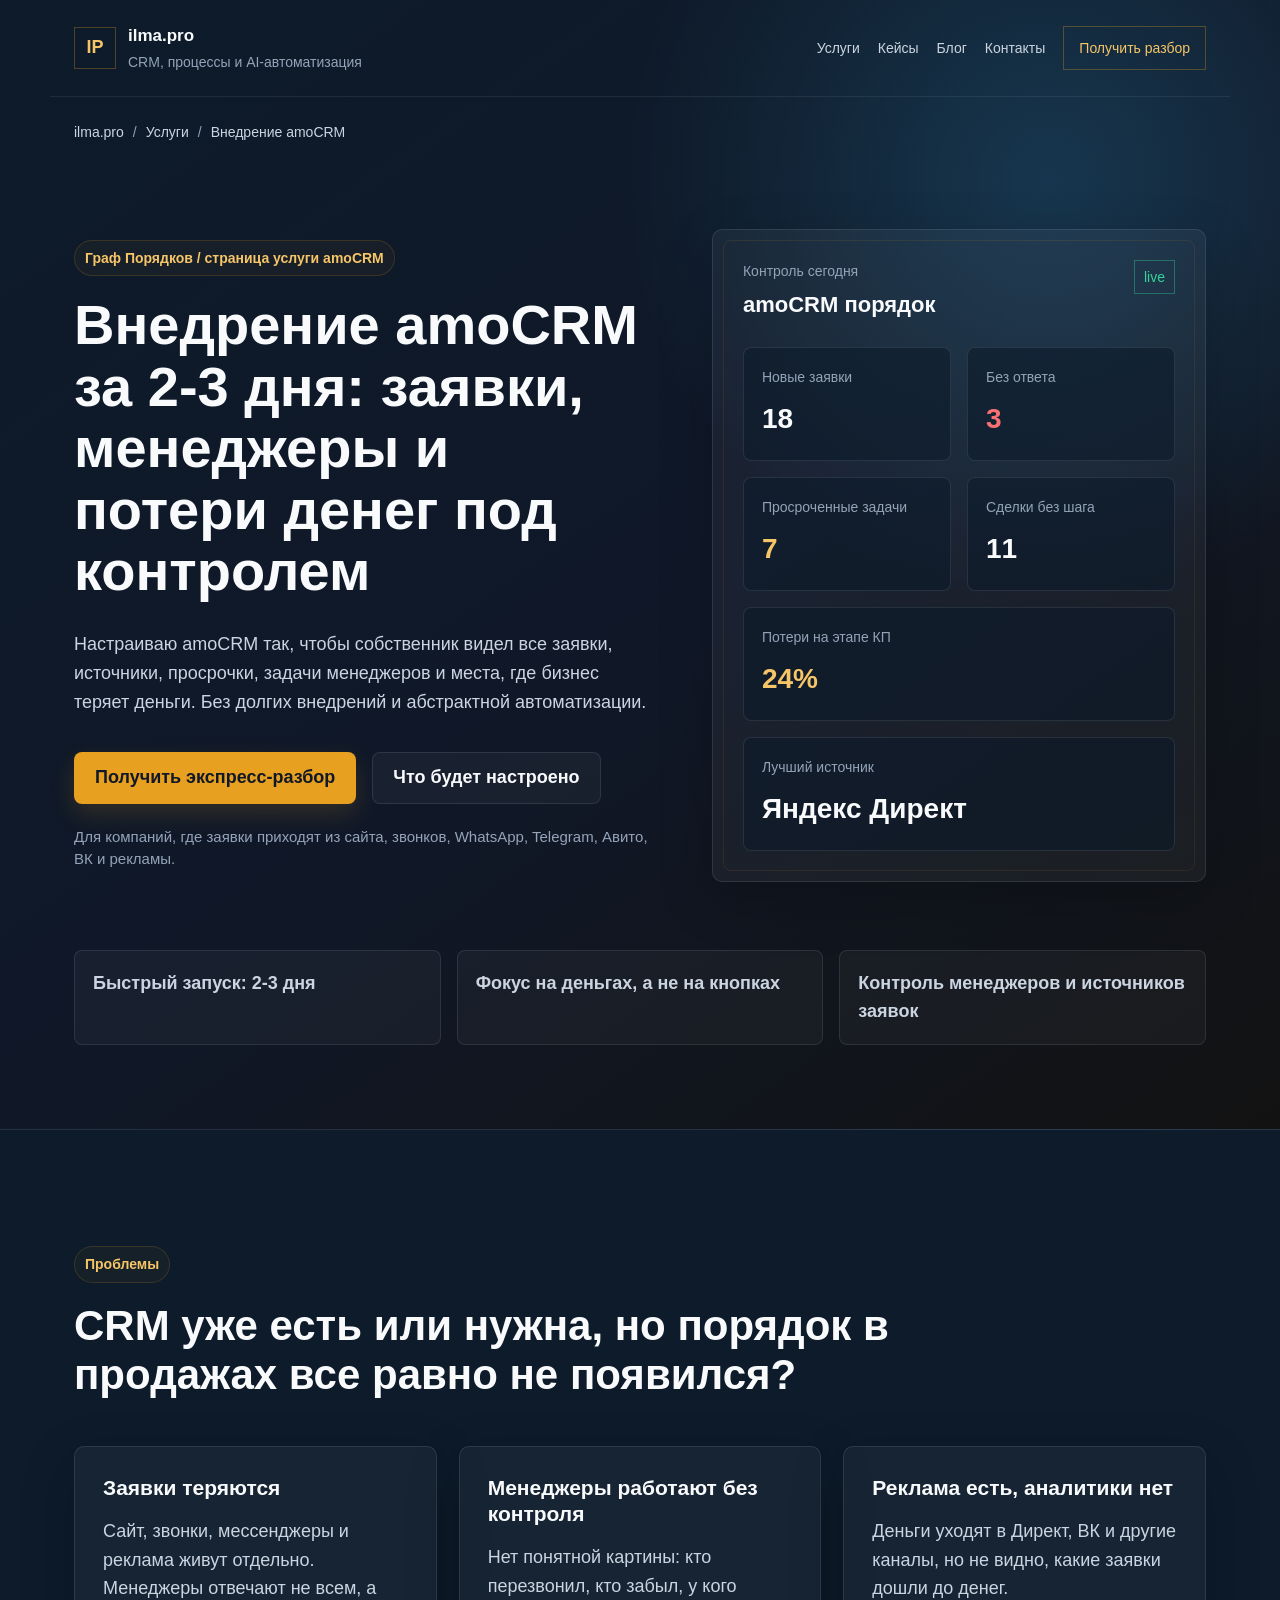
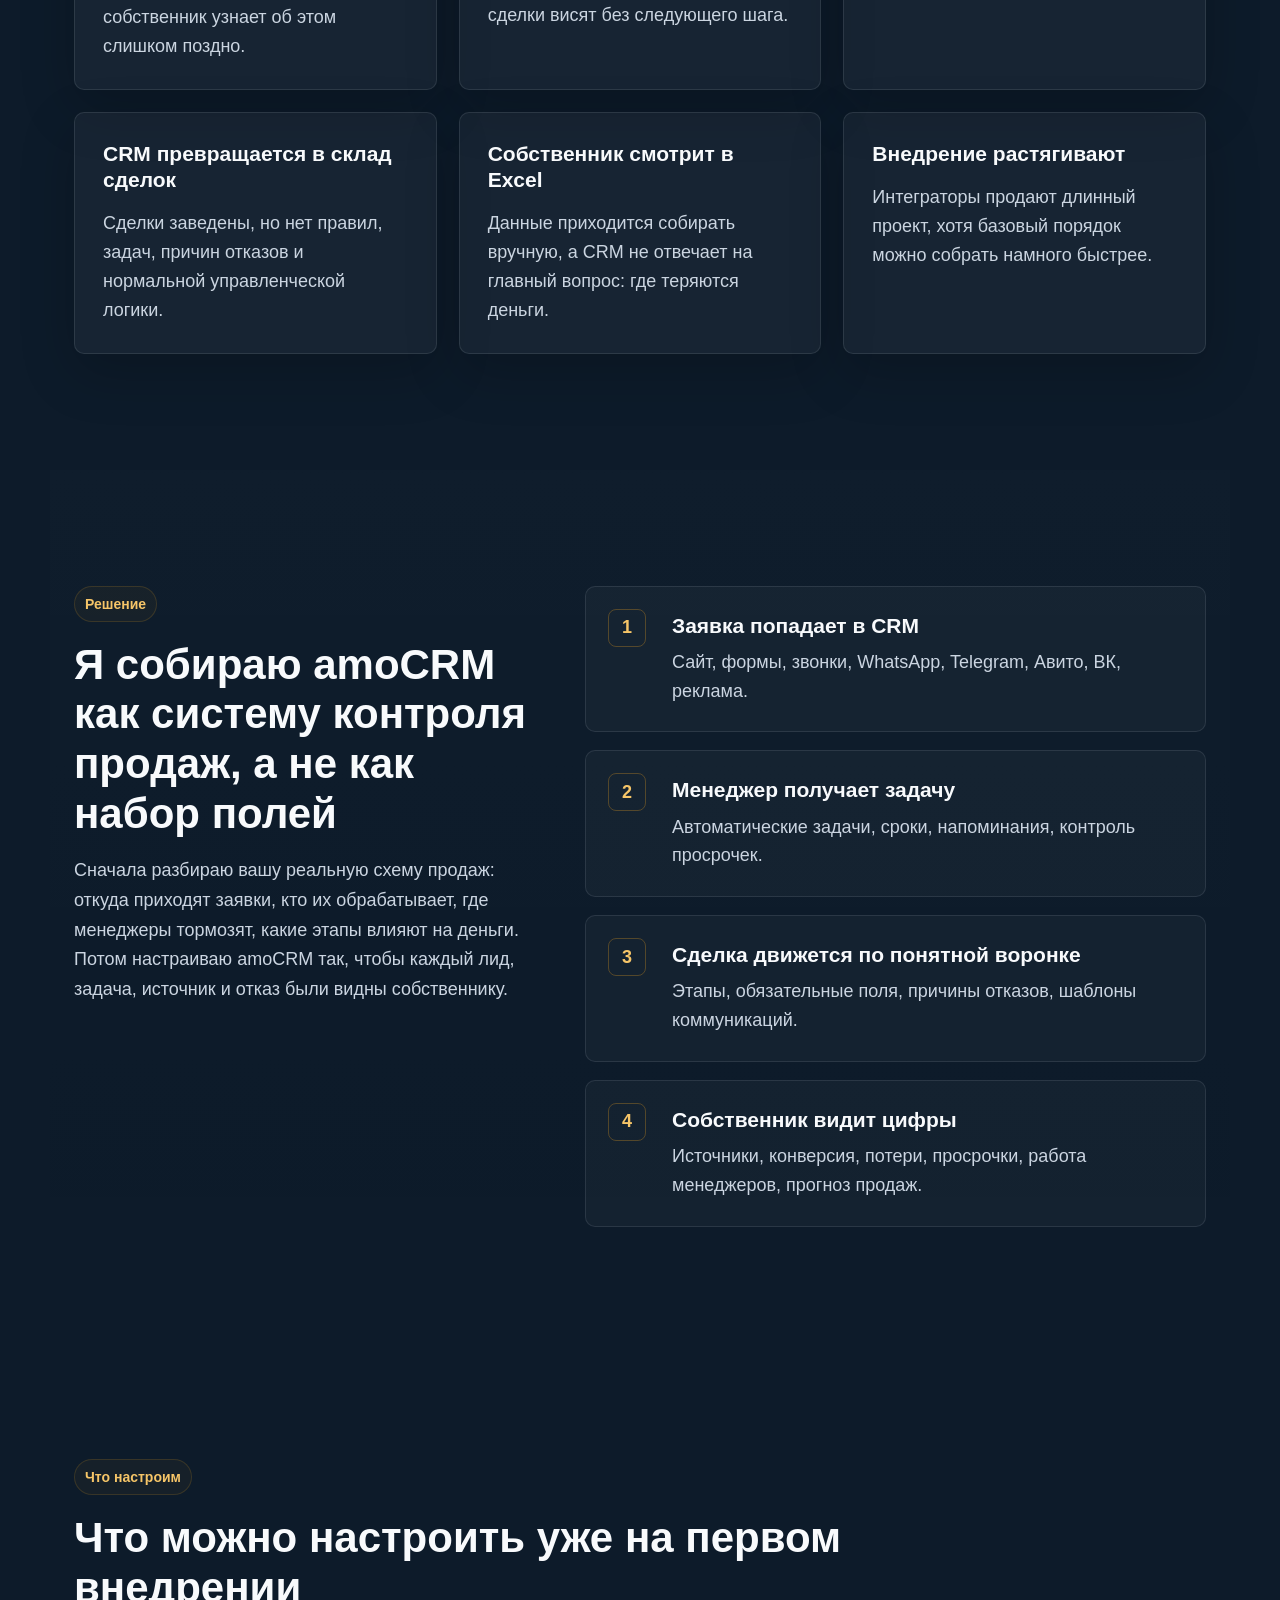
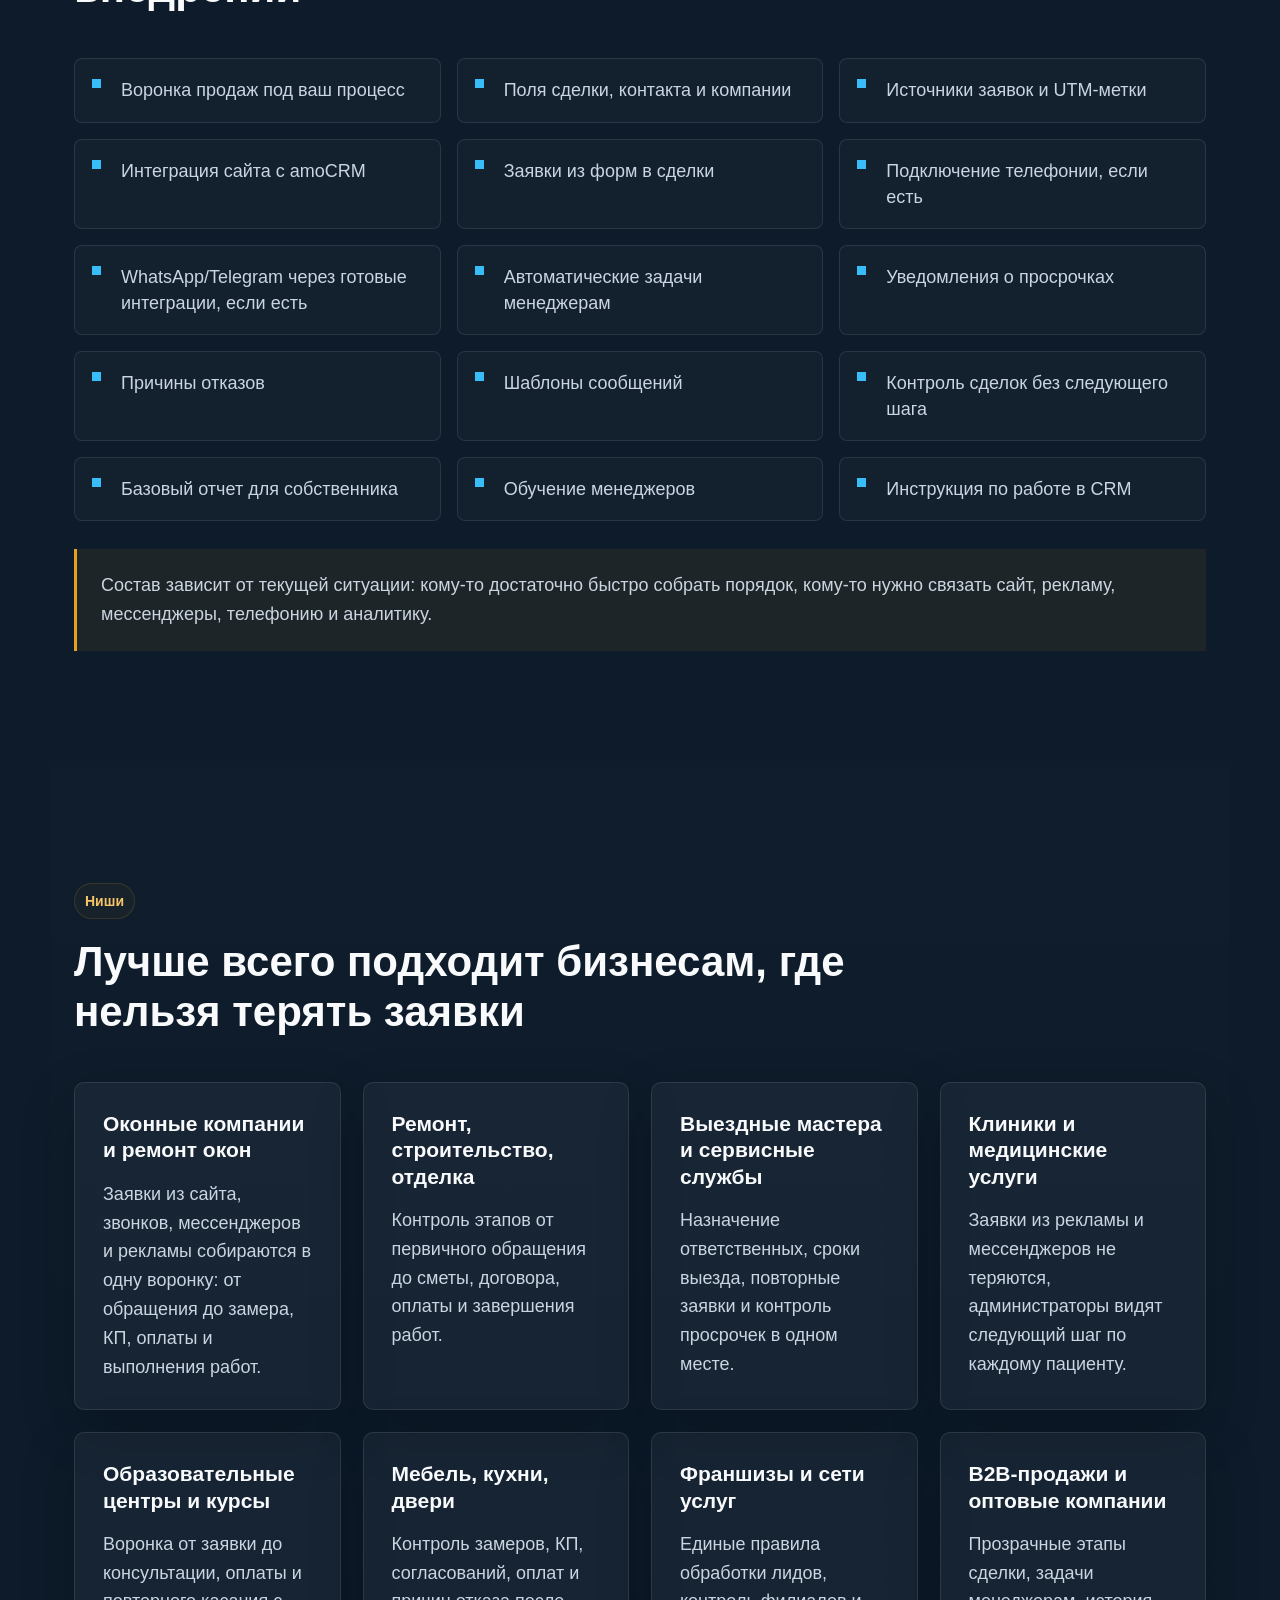
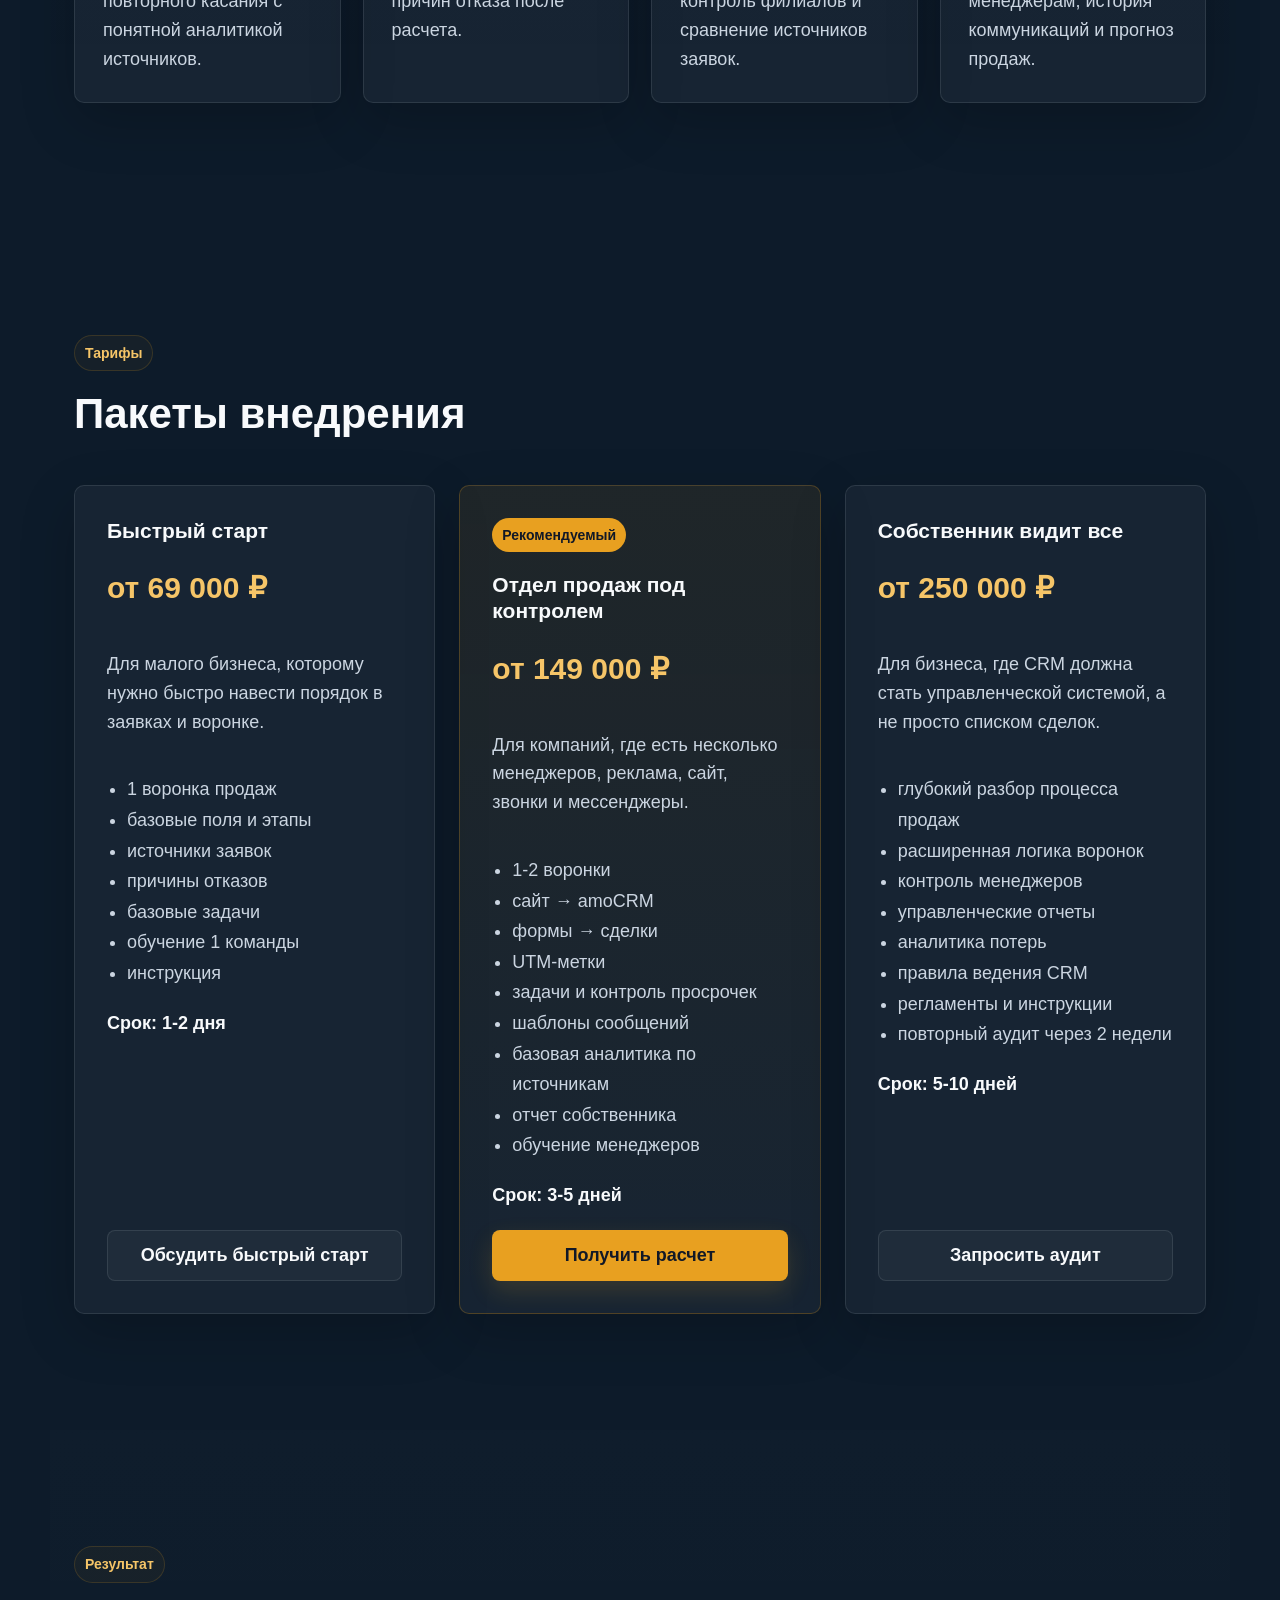
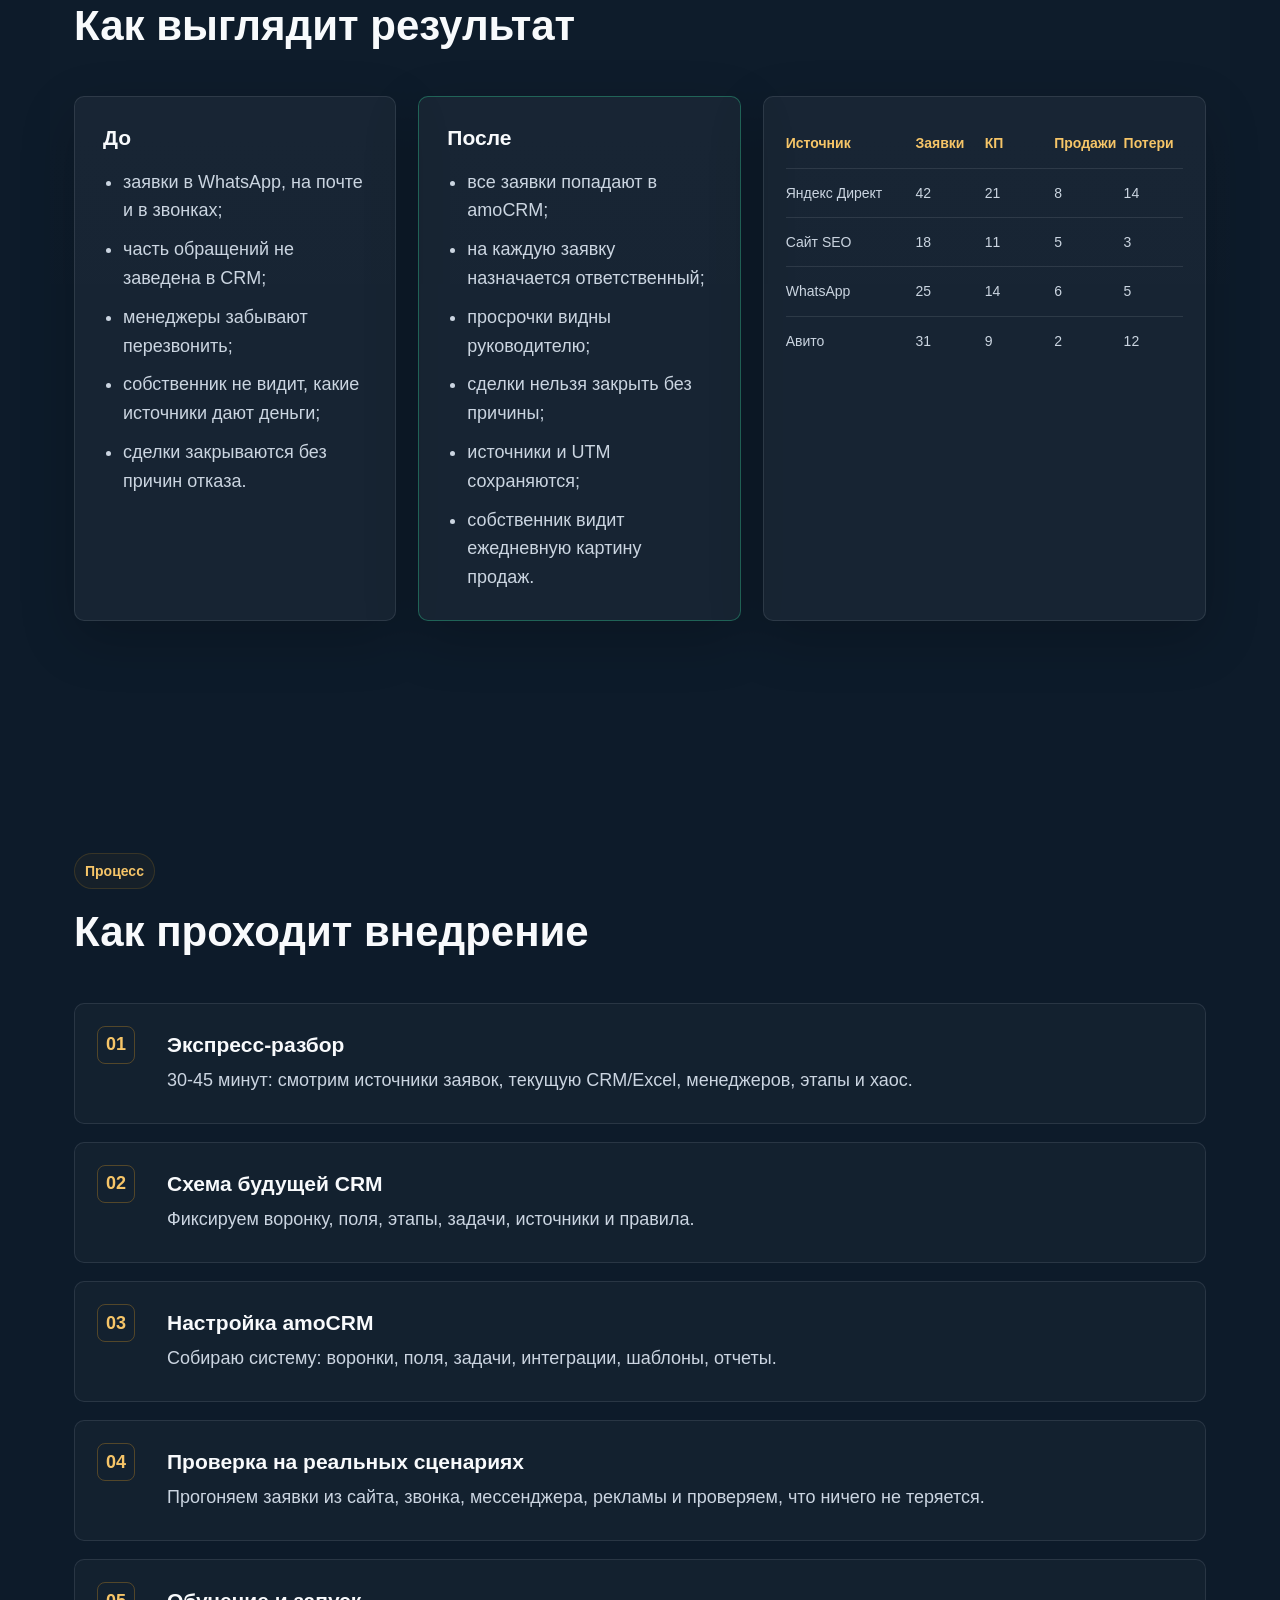
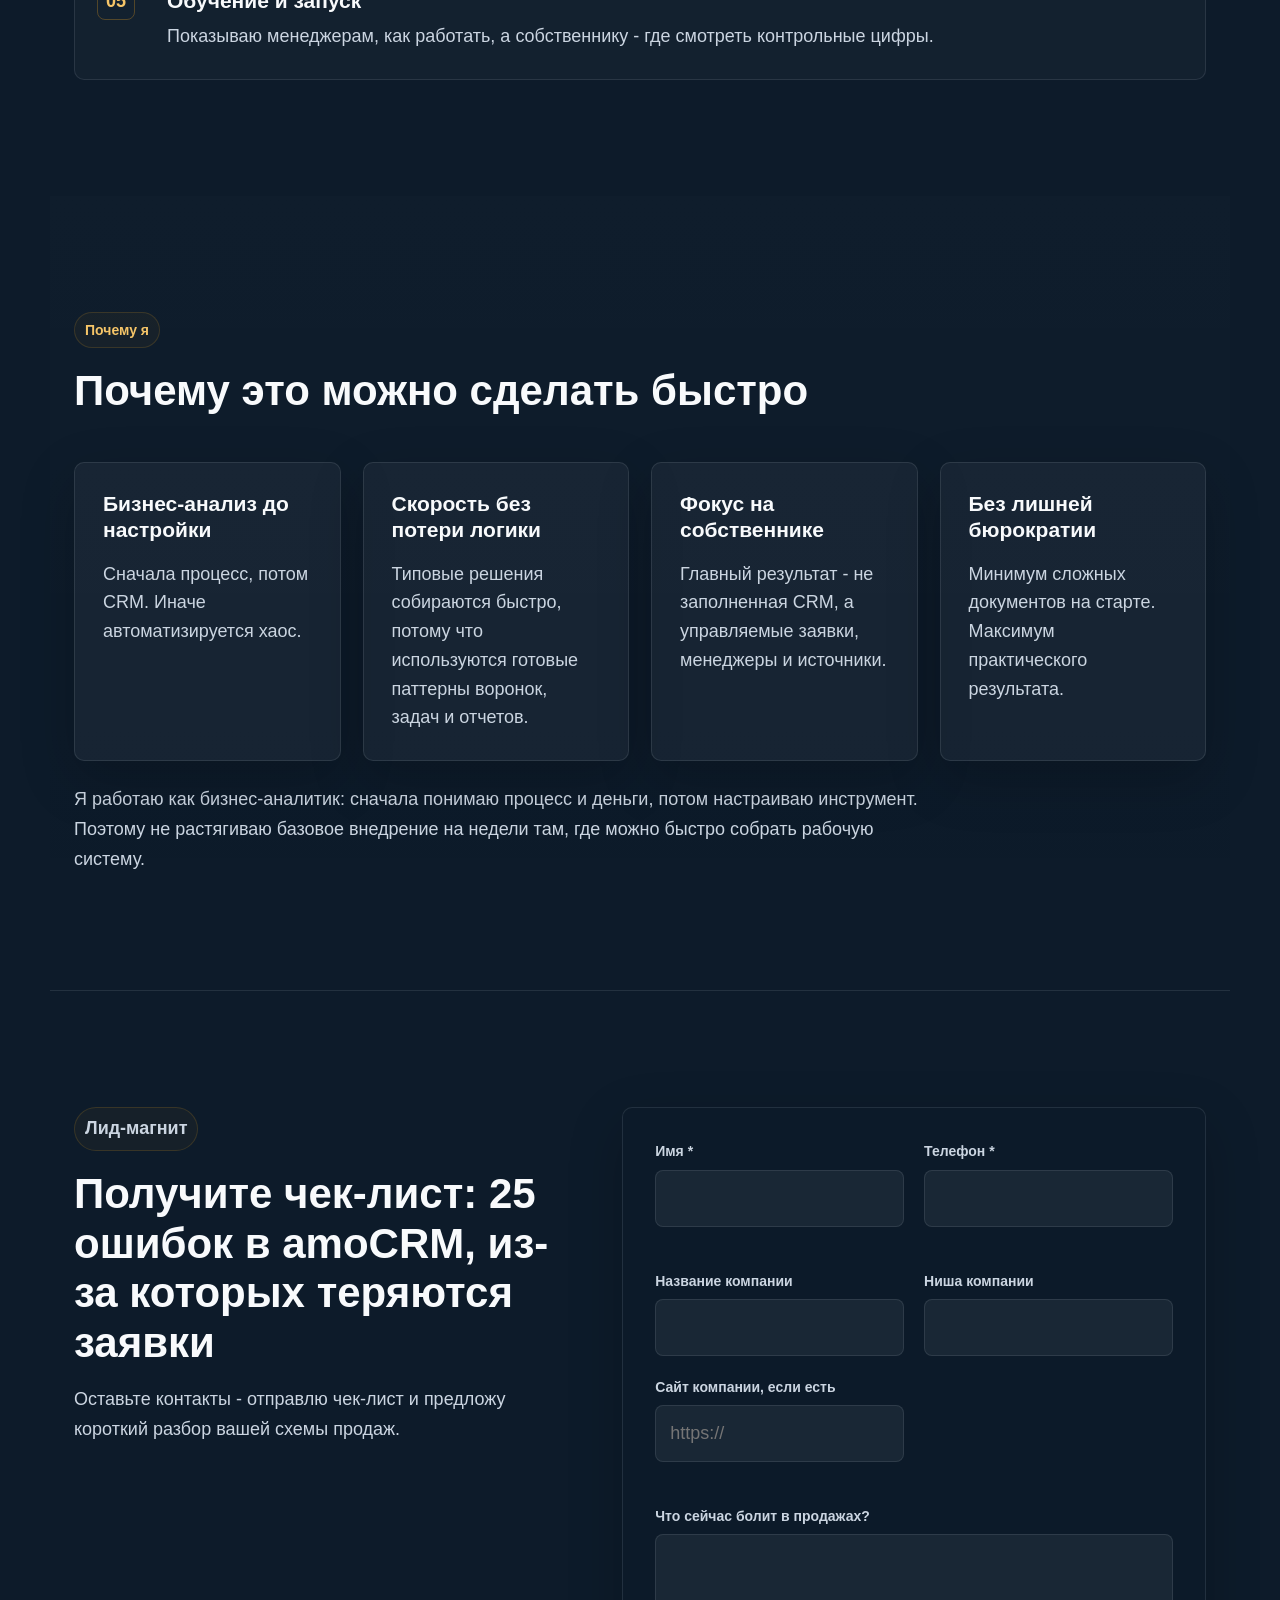
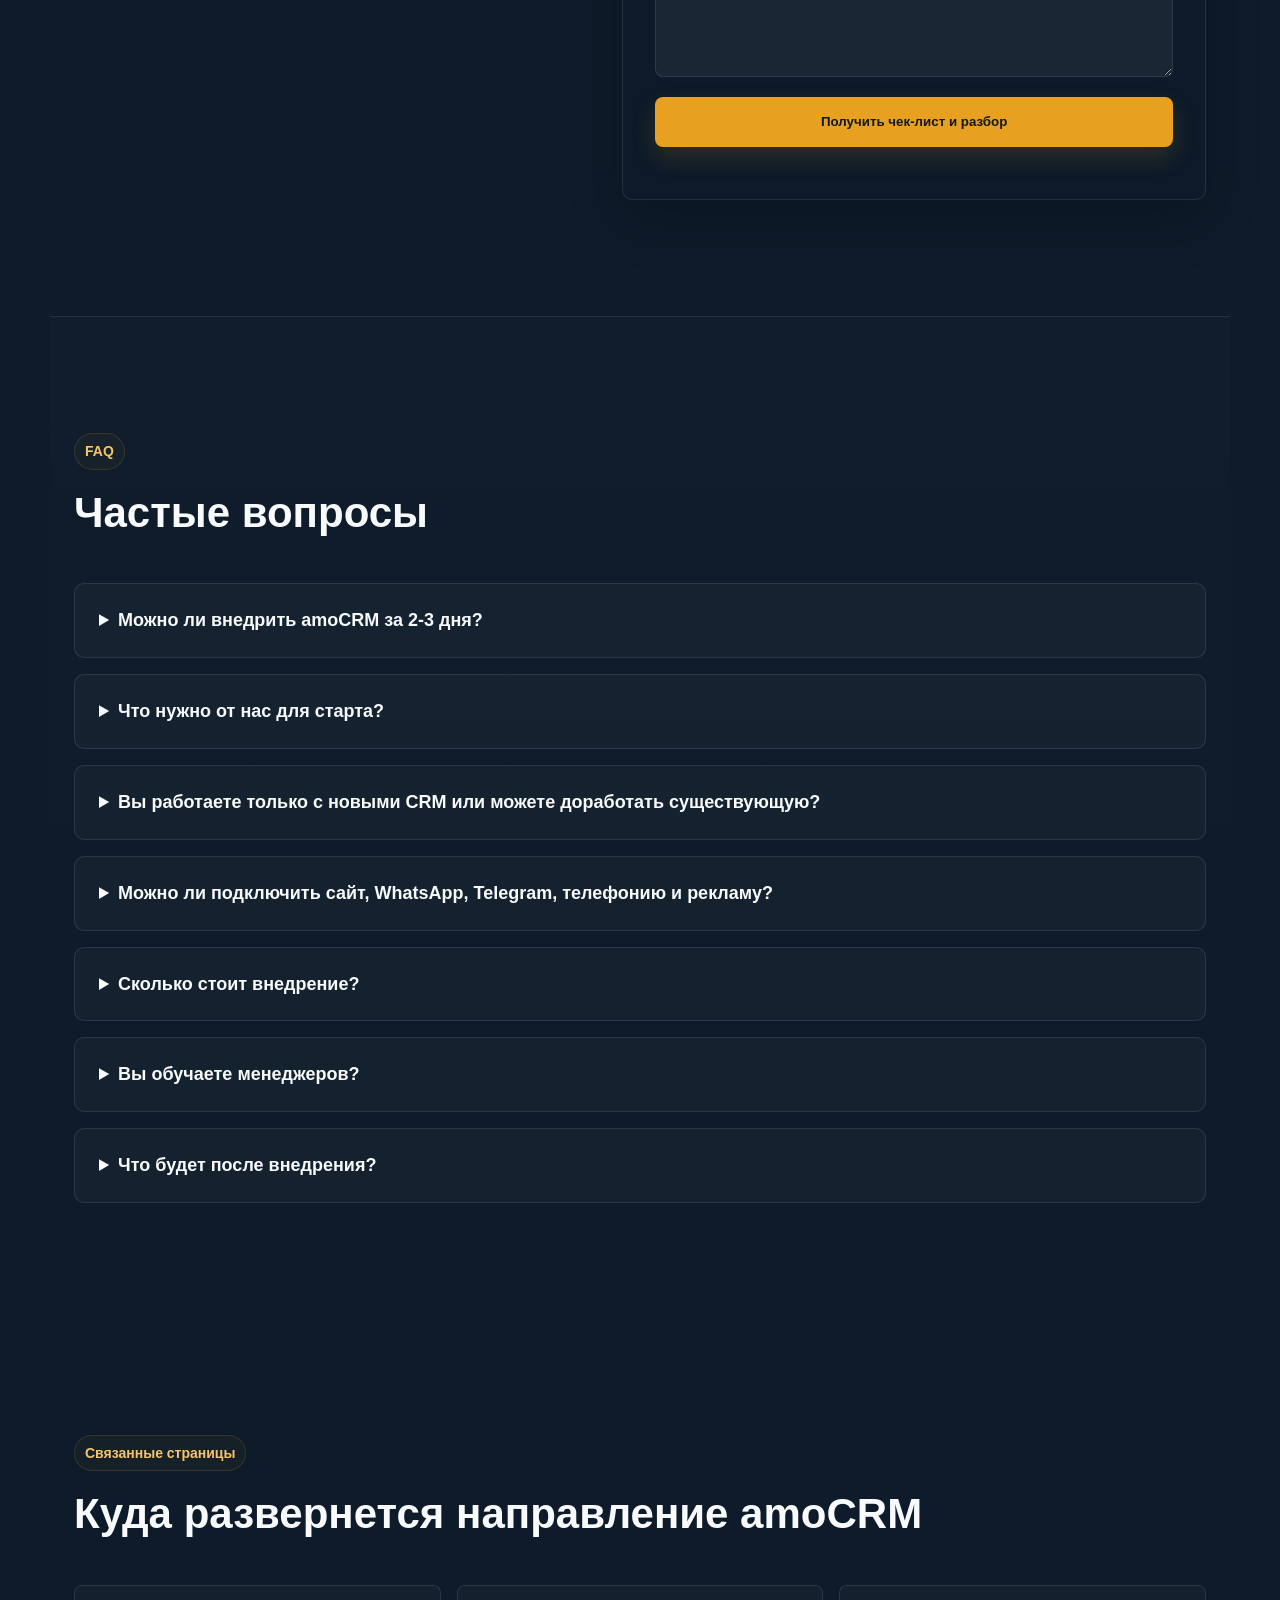
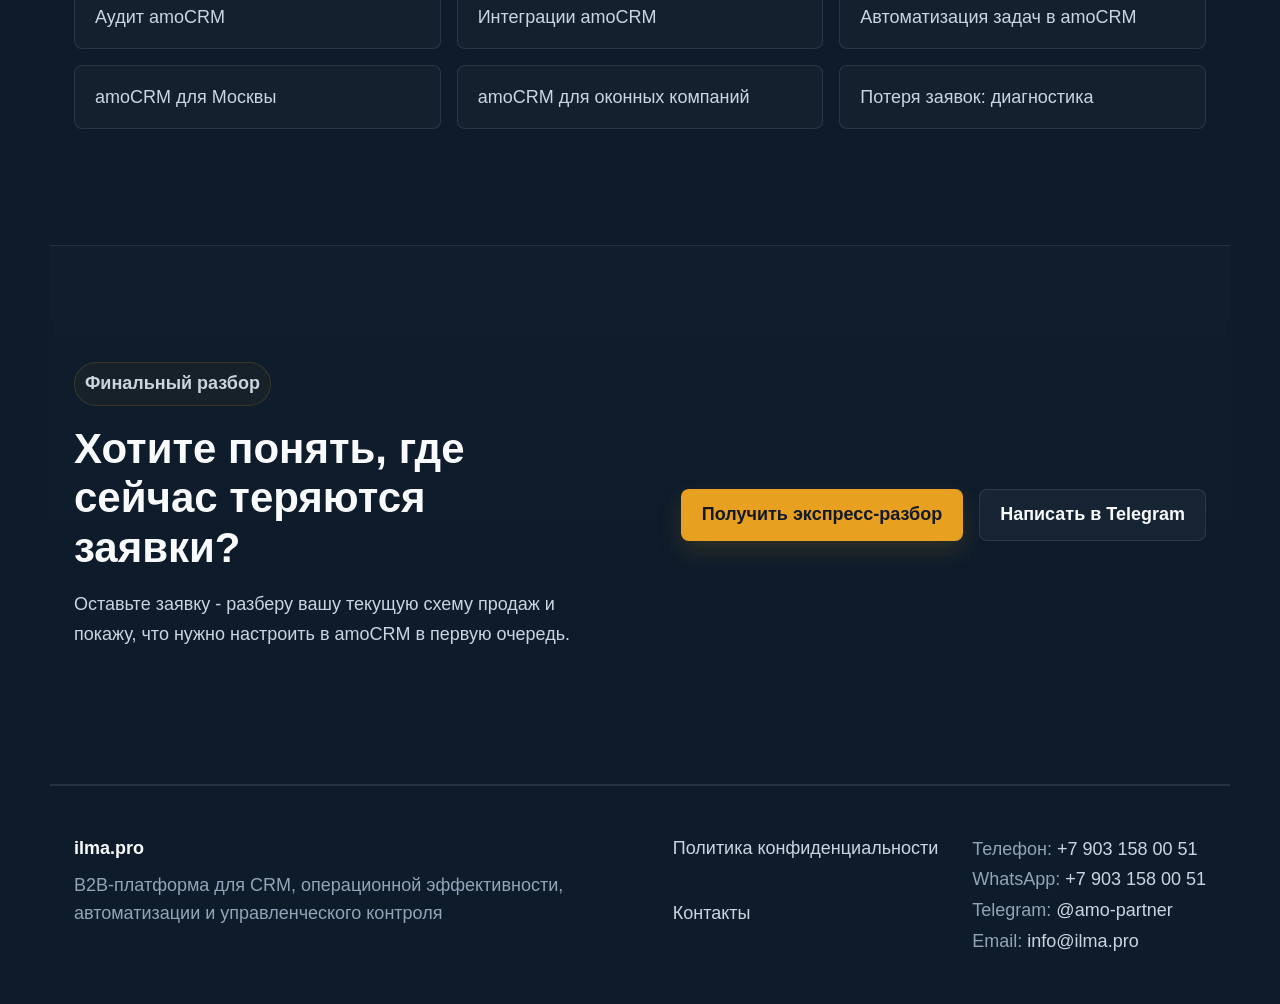
==== index.html @ 42135183 "Connect lead form to Yandex Cloud Function" ====
<!doctype html>
<html lang="ru">
<head>
  <meta charset="utf-8">
  <meta name="viewport" content="width=device-width, initial-scale=1">
  <title>Внедрение amoCRM за 2-3 дня - настройка CRM для контроля продаж</title>
  <meta name="description" content="Настрою amoCRM для малого бизнеса: заявки из сайта, звонков, WhatsApp, Telegram и рекламы, задачи менеджерам, контроль просрочек, источники и отчеты собственника.">
  <meta name="robots" content="index, follow">
  <link rel="canonical" href="TODO_CANONICAL_BASE_URL/services/amocrm/">

  <meta property="og:title" content="Внедрение amoCRM за 2-3 дня - настройка CRM для контроля продаж">
  <meta property="og:description" content="Заявки, менеджеры, просрочки, источники и потери денег под контролем собственника.">
  <meta property="og:type" content="website">
  <meta property="og:url" content="TODO_CANONICAL_BASE_URL/services/amocrm/">
  <meta property="og:image" content="TODO_OG_IMAGE">

  <link rel="stylesheet" href="css/style.css">
  <script src="js/script.js" defer></script>

  <script type="application/ld+json">
  {
  "@context": "https://schema.org",
  "@type": "ProfessionalService",
  "name": "Граф Порядков",
  "description": "Настрою amoCRM для малого бизнеса: заявки из сайта, звонков, WhatsApp, Telegram и рекламы, задачи менеджерам, контроль просрочек, источники и отчеты собственника.",
  "areaServed": "Russia",
  "serviceType": "Внедрение amoCRM",
  "url": "TODO_CANONICAL_BASE_URL/services/amocrm/",
  "email": "info@ilma.pro",
  "parentOrganization": {
    "@type": "Organization",
    "name": "ilma.pro",
    "description": "B2B-платформа для CRM, операционной эффективности, автоматизации и управленческого контроля"
  }
}
  </script>
  <script type="application/ld+json">
  {
  "@context": "https://schema.org",
  "@type": "FAQPage",
  "mainEntity": [
    {
      "@type": "Question",
      "name": "Можно ли внедрить amoCRM за 2-3 дня?",
      "acceptedAnswer": {
        "@type": "Answer",
        "text": "Да, если задача - быстро собрать рабочий порядок: воронка, поля, задачи, источники, базовые интеграции и контроль. Сложные кастомные интеграции и разработка виджетов считаются отдельно."
      }
    },
    {
      "@type": "Question",
      "name": "Что нужно от нас для старта?",
      "acceptedAnswer": {
        "@type": "Answer",
        "text": "Доступ в amoCRM, описание процесса продаж, список менеджеров, источники заявок, доступы к сайту/формам/телефонии/интеграциям, если они нужны."
      }
    },
    {
      "@type": "Question",
      "name": "Вы работаете только с новыми CRM или можете доработать существующую?",
      "acceptedAnswer": {
        "@type": "Answer",
        "text": "Можно и с нуля, и с уже созданной amoCRM. Часто задача как раз в том, чтобы разобрать старую CRM, убрать хаос и сделать понятную систему."
      }
    },
    {
      "@type": "Question",
      "name": "Можно ли подключить сайт, WhatsApp, Telegram, телефонию и рекламу?",
      "acceptedAnswer": {
        "@type": "Answer",
        "text": "Да, через готовые интеграции и доступные API/виджеты. Конкретный состав зависит от вашего сайта, телефонии и каналов связи."
      }
    },
    {
      "@type": "Question",
      "name": "Сколько стоит внедрение?",
      "acceptedAnswer": {
        "@type": "Answer",
        "text": "Быстрый старт - от 69 000 ₽, полноценное внедрение для отдела продаж - от 149 000 ₽, управленческая система для собственника - от 250 000 ₽. Точная стоимость зависит от количества воронок, пользователей и интеграций."
      }
    },
    {
      "@type": "Question",
      "name": "Вы обучаете менеджеров?",
      "acceptedAnswer": {
        "@type": "Answer",
        "text": "Да. После настройки проводится короткое обучение: как вести сделку, ставить задачи, фиксировать результат и не ломать аналитику."
      }
    },
    {
      "@type": "Question",
      "name": "Что будет после внедрения?",
      "acceptedAnswer": {
        "@type": "Answer",
        "text": "Можно оставить сопровождение: доработки, контроль ошибок, новые автоматизации, ежемесячный разбор воронки и рекомендации по улучшению продаж."
      }
    }
  ]
}
  </script>
  <script type="application/ld+json">
  {
  "@context": "https://schema.org",
  "@type": "BreadcrumbList",
  "itemListElement": [
    {
      "@type": "ListItem",
      "position": 1,
      "name": "ilma.pro",
      "item": "/"
    },
    {
      "@type": "ListItem",
      "position": 2,
      "name": "Услуги",
      "item": "/services/"
    },
    {
      "@type": "ListItem",
      "position": 3,
      "name": "Внедрение amoCRM",
      "item": "/services/amocrm/"
    }
  ]
}
  </script>
</head>
<body>
  
  <header class="site-header">
    <nav class="nav nav-platform" aria-label="Навигация платформы">
      <a class="brand" href="/" aria-label="ilma.pro">
        <span class="brand-mark" aria-hidden="true">IP</span>
        <span>
          <strong>ilma.pro</strong>
          <small>CRM, процессы и AI-автоматизация</small>
        </span>
      </a>
      <button class="nav-toggle" type="button" aria-controls="nav-menu" aria-expanded="false">
        <span></span>
        <span></span>
        <span></span>
        <span class="sr-only">Открыть меню</span>
      </button>
      <div class="nav-menu nav-menu-platform" id="nav-menu">
        <a href="/services/">Услуги</a>
<a href="/cases/">Кейсы</a>
<a href="/blog/">Блог</a>
<a href="/contacts/">Контакты</a>
        <a class="nav-cta" href="#lead">Получить разбор</a>
      </div>
    </nav>
    <div class="breadcrumbs" aria-label="Хлебные крошки"><a href="/">ilma.pro</a><span>/</span><a href="/services/">Услуги</a><span>/</span><a href="/services/amocrm/">Внедрение amoCRM</a></div>
    
    <section class="hero" id="top">
      <div class="hero-copy" data-animate="reveal">
        <p class="eyebrow">Граф Порядков / страница услуги amoCRM</p>
        <h1>Внедрение amoCRM за 2-3 дня: заявки, менеджеры и потери денег под контролем</h1>
        <p class="hero-lead">Настраиваю amoCRM так, чтобы собственник видел все заявки, источники, просрочки, задачи менеджеров и места, где бизнес теряет деньги. Без долгих внедрений и абстрактной автоматизации.</p>
        <div class="hero-actions">
          <a class="button button-primary" href="#lead">Получить экспресс-разбор</a>
          <a class="button button-ghost" href="#setup">Что будет настроено</a>
        </div>
        <p class="hero-note">Для компаний, где заявки приходят из сайта, звонков, WhatsApp, Telegram, Авито, ВК и рекламы.</p>
      </div>

      <div class="dashboard-card" aria-label="Mockup CRM-дашборда" data-animate="reveal">
        <div class="dashboard-top">
          <div>
            <p class="dashboard-label">Контроль сегодня</p>
            <strong>amoCRM порядок</strong>
          </div>
          <span>live</span>
        </div>
        <div class="metric-grid">
          <div class="metric"><span>Новые заявки</span><strong data-counter="18">18</strong></div>
<div class="metric danger"><span>Без ответа</span><strong data-counter="3">3</strong></div>
<div class="metric warning"><span>Просроченные задачи</span><strong data-counter="7">7</strong></div>
<div class="metric"><span>Сделки без шага</span><strong data-counter="11">11</strong></div>
<div class="metric warning wide"><span>Потери на этапе КП</span><strong>24%</strong></div>
<div class="metric wide"><span>Лучший источник</span><strong>Яндекс Директ</strong></div>
        </div>
      </div>

      <div class="hero-benefits" aria-label="Преимущества" data-animate="reveal-list">
        <span>Быстрый запуск: 2-3 дня</span>
<span>Фокус на деньгах, а не на кнопках</span>
<span>Контроль менеджеров и источников заявок</span>
      </div>
    </section>
  </header>

  <main>
    
    <section class="section" id="problems">
      <div class="section-heading">
        <p class="eyebrow">Проблемы</p>
        <h2>CRM уже есть или нужна, но порядок в продажах все равно не появился?</h2>
      </div>
      <div class="cards-grid six">
        
        <article class="card" data-animate="reveal">
          <h3>Заявки теряются</h3>
          <p>Сайт, звонки, мессенджеры и реклама живут отдельно. Менеджеры отвечают не всем, а собственник узнает об этом слишком поздно.</p>
        </article>

        <article class="card" data-animate="reveal">
          <h3>Менеджеры работают без контроля</h3>
          <p>Нет понятной картины: кто перезвонил, кто забыл, у кого сделки висят без следующего шага.</p>
        </article>

        <article class="card" data-animate="reveal">
          <h3>Реклама есть, аналитики нет</h3>
          <p>Деньги уходят в Директ, ВК и другие каналы, но не видно, какие заявки дошли до денег.</p>
        </article>

        <article class="card" data-animate="reveal">
          <h3>CRM превращается в склад сделок</h3>
          <p>Сделки заведены, но нет правил, задач, причин отказов и нормальной управленческой логики.</p>
        </article>

        <article class="card" data-animate="reveal">
          <h3>Собственник смотрит в Excel</h3>
          <p>Данные приходится собирать вручную, а CRM не отвечает на главный вопрос: где теряются деньги.</p>
        </article>

        <article class="card" data-animate="reveal">
          <h3>Внедрение растягивают</h3>
          <p>Интеграторы продают длинный проект, хотя базовый порядок можно собрать намного быстрее.</p>
        </article>
      </div>
    </section>

    <section class="section split-section" id="solution">
      <div class="section-heading">
        <p class="eyebrow">Решение</p>
        <h2>Я собираю amoCRM как систему контроля продаж, а не как набор полей</h2>
        <p>Сначала разбираю вашу реальную схему продаж: откуда приходят заявки, кто их обрабатывает, где менеджеры тормозят, какие этапы влияют на деньги. Потом настраиваю amoCRM так, чтобы каждый лид, задача, источник и отказ были видны собственнику.</p>
      </div>
      <div class="flow">
        
        <article data-animate="reveal">
          <span>1</span>
          <h3>Заявка попадает в CRM</h3>
          <p>Сайт, формы, звонки, WhatsApp, Telegram, Авито, ВК, реклама.</p>
        </article>

        <article data-animate="reveal">
          <span>2</span>
          <h3>Менеджер получает задачу</h3>
          <p>Автоматические задачи, сроки, напоминания, контроль просрочек.</p>
        </article>

        <article data-animate="reveal">
          <span>3</span>
          <h3>Сделка движется по понятной воронке</h3>
          <p>Этапы, обязательные поля, причины отказов, шаблоны коммуникаций.</p>
        </article>

        <article data-animate="reveal">
          <span>4</span>
          <h3>Собственник видит цифры</h3>
          <p>Источники, конверсия, потери, просрочки, работа менеджеров, прогноз продаж.</p>
        </article>
      </div>
    </section>

    <section class="section" id="setup">
      <div class="section-heading">
        <p class="eyebrow">Что настроим</p>
        <h2>Что можно настроить уже на первом внедрении</h2>
      </div>
      <div class="check-grid">
        <span>Воронка продаж под ваш процесс</span>
<span>Поля сделки, контакта и компании</span>
<span>Источники заявок и UTM-метки</span>
<span>Интеграция сайта с amoCRM</span>
<span>Заявки из форм в сделки</span>
<span>Подключение телефонии, если есть</span>
<span>WhatsApp/Telegram через готовые интеграции, если есть</span>
<span>Автоматические задачи менеджерам</span>
<span>Уведомления о просрочках</span>
<span>Причины отказов</span>
<span>Шаблоны сообщений</span>
<span>Контроль сделок без следующего шага</span>
<span>Базовый отчет для собственника</span>
<span>Обучение менеджеров</span>
<span>Инструкция по работе в CRM</span>
      </div>
      <p class="note-box">Состав зависит от текущей ситуации: кому-то достаточно быстро собрать порядок, кому-то нужно связать сайт, рекламу, мессенджеры, телефонию и аналитику.</p>
    </section>

    <section class="section" id="industries">
      <div class="section-heading">
        <p class="eyebrow">Ниши</p>
        <h2>Лучше всего подходит бизнесам, где нельзя терять заявки</h2>
      </div>
      <div class="cards-grid industries">
        
        <article class="card" data-animate="reveal">
          <h3>Оконные компании и ремонт окон</h3>
          <p>Заявки из сайта, звонков, мессенджеров и рекламы собираются в одну воронку: от обращения до замера, КП, оплаты и выполнения работ.</p>
        </article>

        <article class="card" data-animate="reveal">
          <h3>Ремонт, строительство, отделка</h3>
          <p>Контроль этапов от первичного обращения до сметы, договора, оплаты и завершения работ.</p>
        </article>

        <article class="card" data-animate="reveal">
          <h3>Выездные мастера и сервисные службы</h3>
          <p>Назначение ответственных, сроки выезда, повторные заявки и контроль просрочек в одном месте.</p>
        </article>

        <article class="card" data-animate="reveal">
          <h3>Клиники и медицинские услуги</h3>
          <p>Заявки из рекламы и мессенджеров не теряются, администраторы видят следующий шаг по каждому пациенту.</p>
        </article>

        <article class="card" data-animate="reveal">
          <h3>Образовательные центры и курсы</h3>
          <p>Воронка от заявки до консультации, оплаты и повторного касания с понятной аналитикой источников.</p>
        </article>

        <article class="card" data-animate="reveal">
          <h3>Мебель, кухни, двери</h3>
          <p>Контроль замеров, КП, согласований, оплат и причин отказа после расчета.</p>
        </article>

        <article class="card" data-animate="reveal">
          <h3>Франшизы и сети услуг</h3>
          <p>Единые правила обработки лидов, контроль филиалов и сравнение источников заявок.</p>
        </article>

        <article class="card" data-animate="reveal">
          <h3>B2B-продажи и оптовые компании</h3>
          <p>Прозрачные этапы сделки, задачи менеджерам, история коммуникаций и прогноз продаж.</p>
        </article>
      </div>
    </section>

    <section class="section" id="packages">
      <div class="section-heading">
        <p class="eyebrow">Тарифы</p>
        <h2>Пакеты внедрения</h2>
      </div>
      <div class="price-grid">
        
        <article class="price-card" data-animate="reveal">
          
          <h3>Быстрый старт</h3>
          <p class="price">от 69 000 ₽</p>
          <p>Для малого бизнеса, которому нужно быстро навести порядок в заявках и воронке.</p>
          <ul>
            <li>1 воронка продаж</li>
<li>базовые поля и этапы</li>
<li>источники заявок</li>
<li>причины отказов</li>
<li>базовые задачи</li>
<li>обучение 1 команды</li>
<li>инструкция</li>
          </ul>
          <p class="term">Срок: 1-2 дня</p>
          <a class="button button-ghost" href="#lead">Обсудить быстрый старт</a>
        </article>

        <article class="price-card recommended" data-animate="reveal">
          <span class="badge">Рекомендуемый</span>
          <h3>Отдел продаж под контролем</h3>
          <p class="price">от 149 000 ₽</p>
          <p>Для компаний, где есть несколько менеджеров, реклама, сайт, звонки и мессенджеры.</p>
          <ul>
            <li>1-2 воронки</li>
<li>сайт → amoCRM</li>
<li>формы → сделки</li>
<li>UTM-метки</li>
<li>задачи и контроль просрочек</li>
<li>шаблоны сообщений</li>
<li>базовая аналитика по источникам</li>
<li>отчет собственника</li>
<li>обучение менеджеров</li>
          </ul>
          <p class="term">Срок: 3-5 дней</p>
          <a class="button button-primary" href="#lead">Получить расчет</a>
        </article>

        <article class="price-card" data-animate="reveal">
          
          <h3>Собственник видит все</h3>
          <p class="price">от 250 000 ₽</p>
          <p>Для бизнеса, где CRM должна стать управленческой системой, а не просто списком сделок.</p>
          <ul>
            <li>глубокий разбор процесса продаж</li>
<li>расширенная логика воронок</li>
<li>контроль менеджеров</li>
<li>управленческие отчеты</li>
<li>аналитика потерь</li>
<li>правила ведения CRM</li>
<li>регламенты и инструкции</li>
<li>повторный аудит через 2 недели</li>
          </ul>
          <p class="term">Срок: 5-10 дней</p>
          <a class="button button-ghost" href="#lead">Запросить аудит</a>
        </article>
      </div>
    </section>

    <section class="section result-section" id="result">
      <div class="section-heading">
        <p class="eyebrow">Результат</p>
        <h2>Как выглядит результат</h2>
      </div>
      <div class="before-after">
        <article class="compare-card">
          <h3>До</h3>
          <ul>
            <li>заявки в WhatsApp, на почте и в звонках;</li>
<li>часть обращений не заведена в CRM;</li>
<li>менеджеры забывают перезвонить;</li>
<li>собственник не видит, какие источники дают деньги;</li>
<li>сделки закрываются без причин отказа.</li>
          </ul>
        </article>
        <article class="compare-card after">
          <h3>После</h3>
          <ul>
            <li>все заявки попадают в amoCRM;</li>
<li>на каждую заявку назначается ответственный;</li>
<li>просрочки видны руководителю;</li>
<li>сделки нельзя закрыть без причины;</li>
<li>источники и UTM сохраняются;</li>
<li>собственник видит ежедневную картину продаж.</li>
          </ul>
        </article>
        <div class="source-table" role="img" aria-label="Mockup таблицы эффективности источников">
          <div class="table-row head"><span>Источник</span><span>Заявки</span><span>КП</span><span>Продажи</span><span>Потери</span></div>
          <div class="table-row"><span>Яндекс Директ</span><span>42</span><span>21</span><span>8</span><span>14</span></div>
<div class="table-row"><span>Сайт SEO</span><span>18</span><span>11</span><span>5</span><span>3</span></div>
<div class="table-row"><span>WhatsApp</span><span>25</span><span>14</span><span>6</span><span>5</span></div>
<div class="table-row"><span>Авито</span><span>31</span><span>9</span><span>2</span><span>12</span></div>
        </div>
      </div>
    </section>

    <section class="section" id="process">
      <div class="section-heading">
        <p class="eyebrow">Процесс</p>
        <h2>Как проходит внедрение</h2>
      </div>
      <div class="process-list">
        
        <article data-animate="reveal">
          <span>01</span>
          <h3>Экспресс-разбор</h3>
          <p>30-45 минут: смотрим источники заявок, текущую CRM/Excel, менеджеров, этапы и хаос.</p>
        </article>

        <article data-animate="reveal">
          <span>02</span>
          <h3>Схема будущей CRM</h3>
          <p>Фиксируем воронку, поля, этапы, задачи, источники и правила.</p>
        </article>

        <article data-animate="reveal">
          <span>03</span>
          <h3>Настройка amoCRM</h3>
          <p>Собираю систему: воронки, поля, задачи, интеграции, шаблоны, отчеты.</p>
        </article>

        <article data-animate="reveal">
          <span>04</span>
          <h3>Проверка на реальных сценариях</h3>
          <p>Прогоняем заявки из сайта, звонка, мессенджера, рекламы и проверяем, что ничего не теряется.</p>
        </article>

        <article data-animate="reveal">
          <span>05</span>
          <h3>Обучение и запуск</h3>
          <p>Показываю менеджерам, как работать, а собственнику - где смотреть контрольные цифры.</p>
        </article>
      </div>
    </section>

    <section class="section" id="why">
      <div class="section-heading">
        <p class="eyebrow">Почему я</p>
        <h2>Почему это можно сделать быстро</h2>
      </div>
      <div class="cards-grid four">
        
        <article class="card" data-animate="reveal">
          <h3>Бизнес-анализ до настройки</h3>
          <p>Сначала процесс, потом CRM. Иначе автоматизируется хаос.</p>
        </article>

        <article class="card" data-animate="reveal">
          <h3>Скорость без потери логики</h3>
          <p>Типовые решения собираются быстро, потому что используются готовые паттерны воронок, задач и отчетов.</p>
        </article>

        <article class="card" data-animate="reveal">
          <h3>Фокус на собственнике</h3>
          <p>Главный результат - не заполненная CRM, а управляемые заявки, менеджеры и источники.</p>
        </article>

        <article class="card" data-animate="reveal">
          <h3>Без лишней бюрократии</h3>
          <p>Минимум сложных документов на старте. Максимум практического результата.</p>
        </article>
      </div>
      <p class="section-after-text">Я работаю как бизнес-аналитик: сначала понимаю процесс и деньги, потом настраиваю инструмент. Поэтому не растягиваю базовое внедрение на недели там, где можно быстро собрать рабочую систему.</p>
    </section>

    <section class="section lead-section" id="lead">
      <div class="lead-copy">
        <p class="eyebrow">Лид-магнит</p>
        <h2>Получите чек-лист: 25 ошибок в amoCRM, из-за которых теряются заявки</h2>
        <p>Оставьте контакты - отправлю чек-лист и предложу короткий разбор вашей схемы продаж.</p>
      </div>
      <form class="lead-form" id="lead-form" novalidate>
        <div class="form-row">
          <label for="name">Имя *</label>
          <input id="name" name="name" type="text" minlength="2" required autocomplete="name">
          <small class="field-error" data-error-for="name"></small>
        </div>
        <div class="form-row">
          <label for="phone">Телефон *</label>
          <input id="phone" name="phone" type="tel" required autocomplete="tel">
          <small class="field-error" data-error-for="phone"></small>
        </div>
        <div class="form-row">
          <label for="companyName">Название компании</label>
          <input id="companyName" name="companyName" type="text" autocomplete="organization">
        </div>
        <div class="form-row">
          <label for="industry">Ниша компании</label>
          <input id="industry" name="industry" type="text">
        </div>
        <div class="form-row">
          <label for="website">Сайт компании, если есть</label>
          <input id="website" name="website" type="url" inputmode="url" placeholder="https://">
          <small class="field-error" data-error-for="website"></small>
        </div>
        <div class="form-row full">
          <label for="pain">Что сейчас болит в продажах?</label>
          <textarea id="pain" name="pain" rows="4"></textarea>
        </div>
        <input type="hidden" name="utm_source">
        <input type="hidden" name="utm_medium">
        <input type="hidden" name="utm_campaign">
        <input type="hidden" name="utm_content">
        <input type="hidden" name="utm_term">
        <input type="hidden" name="referrer">
        <input type="hidden" name="landing_page">
        <input type="hidden" name="timestamp">
        <button class="button button-primary full" type="submit">Получить чек-лист и разбор</button>
        <p class="form-status" id="form-status" role="status" aria-live="polite"></p>
      </form>
    </section>

    <section class="section" id="faq">
      <div class="section-heading">
        <p class="eyebrow">FAQ</p>
        <h2>Частые вопросы</h2>
      </div>
      <div class="faq-list">
        <details><summary>Можно ли внедрить amoCRM за 2-3 дня?</summary><p>Да, если задача - быстро собрать рабочий порядок: воронка, поля, задачи, источники, базовые интеграции и контроль. Сложные кастомные интеграции и разработка виджетов считаются отдельно.</p></details>
<details><summary>Что нужно от нас для старта?</summary><p>Доступ в amoCRM, описание процесса продаж, список менеджеров, источники заявок, доступы к сайту/формам/телефонии/интеграциям, если они нужны.</p></details>
<details><summary>Вы работаете только с новыми CRM или можете доработать существующую?</summary><p>Можно и с нуля, и с уже созданной amoCRM. Часто задача как раз в том, чтобы разобрать старую CRM, убрать хаос и сделать понятную систему.</p></details>
<details><summary>Можно ли подключить сайт, WhatsApp, Telegram, телефонию и рекламу?</summary><p>Да, через готовые интеграции и доступные API/виджеты. Конкретный состав зависит от вашего сайта, телефонии и каналов связи.</p></details>
<details><summary>Сколько стоит внедрение?</summary><p>Быстрый старт - от 69 000 ₽, полноценное внедрение для отдела продаж - от 149 000 ₽, управленческая система для собственника - от 250 000 ₽. Точная стоимость зависит от количества воронок, пользователей и интеграций.</p></details>
<details><summary>Вы обучаете менеджеров?</summary><p>Да. После настройки проводится короткое обучение: как вести сделку, ставить задачи, фиксировать результат и не ломать аналитику.</p></details>
<details><summary>Что будет после внедрения?</summary><p>Можно оставить сопровождение: доработки, контроль ошибок, новые автоматизации, ежемесячный разбор воронки и рекомендации по улучшению продаж.</p></details>
      </div>
    </section>

    <section class="section related-links" id="related">
      <div class="section-heading">
        <p class="eyebrow">Связанные страницы</p>
        <h2>Куда развернется направление amoCRM</h2>
      </div>
      <div class="related-grid">
        <a href="/services/amocrm/audit/">Аудит amoCRM</a>
<a href="/services/amocrm/integrations/">Интеграции amoCRM</a>
<a href="/services/amocrm/automation/">Автоматизация задач в amoCRM</a>
<a href="/services/amocrm/moskva/">amoCRM для Москвы</a>
<a href="/services/amocrm/moskva/okonnye-kompanii/">amoCRM для оконных компаний</a>
<a href="/services/amocrm/moskva/poterya-zayavok/">Потеря заявок: диагностика</a>
      </div>
    </section>

    <section class="section final-cta" id="contact">
      <div>
        <p class="eyebrow">Финальный разбор</p>
        <h2>Хотите понять, где сейчас теряются заявки?</h2>
        <p>Оставьте заявку - разберу вашу текущую схему продаж и покажу, что нужно настроить в amoCRM в первую очередь.</p>
      </div>
      <div class="cta-actions">
        <a class="button button-primary" href="#lead">Получить экспресс-разбор</a>
        <a class="button button-ghost" href="https://t.me/amo-partner">Написать в Telegram</a>
      </div>
    </section>
  </main>

  
  <footer class="footer">
    <div>
      <strong>ilma.pro</strong>
      <p>B2B-платформа для CRM, операционной эффективности, автоматизации и управленческого контроля</p>
    </div>
    <nav aria-label="Ссылки в подвале">
      <a href="#privacy">Политика конфиденциальности</a>
      <a href="#contact">Контакты</a>
    </nav>
    <address>
      Телефон: <a href="tel:+79031580051">+7 903 158 00 51</a><br>
      WhatsApp: <a href="https://wa.me/79031580051">+7 903 158 00 51</a><br>
      Telegram: <a href="https://t.me/amo-partner">@amo-partner</a><br>
      Email: <a href="mailto:info@ilma.pro">info@ilma.pro</a>
    </address>
  </footer>
</body>
</html>
---- css/style.css ----
:root {
  --bg: #0d1b2a;
  --bg-2: #111827;
  --bg-3: #162033;
  --card: rgba(255, 255, 255, 0.045);
  --card-strong: rgba(255, 255, 255, 0.075);
  --line: rgba(226, 232, 240, 0.105);
  --line-strong: rgba(232, 160, 32, 0.3);
  --text: #f8fafc;
  --muted: #cbd5e1;
  --dim: #94a3b8;
  --gold: #e8a020;
  --gold-2: #f6c568;
  --blue: #38bdf8;
  --blue-2: #2d7dd2;
  --danger: #f87171;
  --success: #34d399;
  --ease-premium: cubic-bezier(0.22, 1, 0.36, 1);
  --shadow: 0 18px 55px rgba(0, 0, 0, 0.2);
}

* {
  box-sizing: border-box;
}

html {
  scroll-behavior: smooth;
}

body {
  margin: 0;
  font-family: Arial, Helvetica, sans-serif;
  color: var(--text);
  background: var(--bg);
  font-size: 18px;
  line-height: 1.6;
}

body::before {
  content: "";
  position: fixed;
  inset: 0;
  pointer-events: none;
  background:
    linear-gradient(rgba(255, 255, 255, 0.014) 1px, transparent 1px),
    linear-gradient(90deg, rgba(255, 255, 255, 0.014) 1px, transparent 1px);
  background-size: 56px 56px;
  mask-image: linear-gradient(to bottom, rgba(0, 0, 0, 0.8), transparent 64%);
  z-index: -1;
}

a {
  color: inherit;
}

.sr-only {
  position: absolute;
  width: 1px;
  height: 1px;
  padding: 0;
  overflow: hidden;
  clip: rect(0, 0, 0, 0);
  white-space: nowrap;
  border: 0;
}

.site-header {
  position: relative;
  overflow: hidden;
  background:
    radial-gradient(circle at 82% 16%, rgba(56, 189, 248, 0.18), transparent 30%),
    linear-gradient(145deg, #0d1b2a 0%, #101828 54%, #121212 100%);
  border-bottom: 1px solid var(--line);
}

.nav {
  max-width: 1180px;
  margin: 0 auto;
  padding: 22px 24px;
  display: flex;
  align-items: center;
  justify-content: space-between;
  gap: 20px;
}

.nav-platform {
  border-bottom: 1px solid rgba(226, 232, 240, 0.08);
}

.brand {
  display: inline-flex;
  align-items: center;
  gap: 12px;
  text-decoration: none;
  min-width: 220px;
}

.brand-mark {
  width: 42px;
  height: 42px;
  display: inline-flex;
  align-items: center;
  justify-content: center;
  border: 1px solid var(--line-strong);
  color: var(--gold-2);
  font-weight: 700;
}

.brand strong,
.brand small {
  display: block;
}

.brand strong {
  font-size: 17px;
  font-weight: 700;
}

.brand small {
  margin-top: 2px;
  color: var(--dim);
  font-size: 14px;
}

.nav-menu {
  display: flex;
  align-items: center;
  justify-content: flex-end;
  gap: 18px;
  font-size: 14px;
}

.nav-menu a {
  color: var(--muted);
  text-decoration: none;
}

.nav-menu a:hover {
  color: var(--text);
}

.nav-cta {
  padding: 10px 15px;
  border: 1px solid var(--line-strong);
  color: var(--gold-2) !important;
}

.breadcrumbs {
  max-width: 1180px;
  margin: 0 auto;
  padding: 24px 24px 0;
  display: flex;
  flex-wrap: wrap;
  gap: 9px;
  color: var(--dim);
  font-size: 14px;
}

.breadcrumbs a {
  color: var(--muted);
  text-decoration: none;
}

.breadcrumbs a:hover {
  color: var(--text);
}

.nav-toggle {
  display: none;
  width: 44px;
  height: 44px;
  border: 1px solid var(--line);
  background: var(--card);
  color: var(--text);
}

.nav-toggle span:not(.sr-only) {
  display: block;
  width: 20px;
  height: 2px;
  margin: 4px auto;
  background: var(--text);
}

.hero {
  max-width: 1180px;
  margin: 0 auto;
  padding: 86px 24px 84px;
  display: grid;
  grid-template-columns: minmax(0, 1.08fr) minmax(340px, 0.92fr);
  gap: 58px;
  align-items: center;
}

.hero-copy h1 {
  margin: 0;
  max-width: 790px;
  font-size: clamp(38px, 4.4vw, 56px);
  line-height: 1.1;
  font-weight: 700;
  letter-spacing: 0;
}

.hero-lead {
  max-width: 720px;
  margin: 28px 0 0;
  color: var(--muted);
  font-size: 18px;
  line-height: 1.6;
}

.hero-note {
  margin: 22px 0 0;
  color: var(--dim);
  font-size: 15px;
  line-height: 1.5;
}

.eyebrow {
  display: inline-flex;
  align-items: center;
  margin: 0 0 18px;
  padding: 6px 10px;
  border: 1px solid rgba(232, 160, 32, 0.16);
  background: rgba(232, 160, 32, 0.045);
  color: var(--gold-2);
  font-size: 14px;
  font-weight: 650;
  letter-spacing: 0;
  text-transform: none;
  border-radius: 999px;
}

.hero-actions,
.cta-actions {
  display: flex;
  flex-wrap: wrap;
  gap: 16px;
  margin-top: 36px;
}

.button {
  display: inline-flex;
  align-items: center;
  justify-content: center;
  min-height: 50px;
  padding: 14px 20px;
  border: 1px solid transparent;
  border-radius: 8px;
  font-weight: 700;
  line-height: 1.2;
  text-align: center;
  text-decoration: none;
  cursor: pointer;
  transition: border-color 220ms var(--ease-premium), background-color 220ms var(--ease-premium), color 220ms var(--ease-premium), transform 220ms var(--ease-premium), box-shadow 220ms var(--ease-premium);
}

.button-primary {
  background: var(--gold);
  color: #111827;
  box-shadow: 0 10px 24px rgba(232, 160, 32, 0.16);
}

.button-primary:hover {
  background: var(--gold-2);
  transform: translateY(-1px);
}

.button-ghost {
  border-color: var(--line);
  background: rgba(255, 255, 255, 0.04);
  color: var(--text);
}

.button-ghost:hover {
  border-color: var(--blue);
  transform: translateY(-1px);
}

.dashboard-card,
.lead-form,
.source-table,
.compare-card,
.price-card,
.card {
  border: 1px solid var(--line);
  background: var(--card);
  box-shadow: var(--shadow);
  border-radius: 10px;
}

.dashboard-card {
  padding: 30px;
  position: relative;
}

.dashboard-card::before {
  content: "";
  position: absolute;
  inset: 10px;
  border: 1px solid rgba(232, 160, 32, 0.1);
  border-radius: 8px;
  pointer-events: none;
}

.dashboard-top {
  position: relative;
  display: flex;
  justify-content: space-between;
  gap: 20px;
  margin-bottom: 24px;
}

.dashboard-label {
  margin: 0 0 5px;
  color: var(--dim);
  font-size: 14px;
}

.dashboard-top strong {
  font-size: 22px;
  font-weight: 700;
}

.dashboard-top > span {
  align-self: flex-start;
  padding: 5px 9px;
  border: 1px solid rgba(52, 211, 153, 0.38);
  color: var(--success);
  font-size: 14px;
  text-transform: none;
  animation: metricPulse 2800ms ease-in-out infinite;
}

.metric-grid {
  position: relative;
  display: grid;
  grid-template-columns: 1fr 1fr;
  gap: 16px;
}

.metric {
  min-height: 114px;
  padding: 18px;
  display: flex;
  flex-direction: column;
  justify-content: space-between;
  background: rgba(13, 27, 42, 0.58);
  border: 1px solid var(--line);
  border-radius: 8px;
}

.metric.wide {
  grid-column: span 2;
}

.metric span {
  color: var(--dim);
  font-size: 14px;
}

.metric strong {
  color: var(--text);
  font-size: 28px;
  font-weight: 700;
}

.metric.danger strong {
  color: var(--danger);
}

.metric.warning strong {
  color: var(--gold-2);
}

.hero-benefits {
  grid-column: 1 / -1;
  display: grid;
  grid-template-columns: repeat(3, minmax(0, 1fr));
  gap: 16px;
  margin-top: 10px;
}

.hero-benefits span {
  padding: 18px;
  border: 1px solid var(--line);
  background: rgba(255, 255, 255, 0.035);
  color: var(--muted);
  font-weight: 650;
  border-radius: 8px;
}

.section,
.footer {
  max-width: 1180px;
  margin: 0 auto;
  padding: 116px 24px;
}

.section:nth-of-type(even) {
  background: linear-gradient(180deg, rgba(255, 255, 255, 0.012), rgba(255, 255, 255, 0));
}

.section-heading {
  max-width: 850px;
  margin-bottom: 46px;
}

.section-heading h2,
.lead-copy h2,
.final-cta h2 {
  margin: 0;
  font-size: clamp(30px, 3.3vw, 42px);
  line-height: 1.18;
  font-weight: 700;
  letter-spacing: 0;
}

.section-heading p:not(.eyebrow),
.lead-copy p,
.final-cta p,
.section-after-text {
  color: var(--muted);
  font-size: 18px;
  line-height: 1.65;
}

.section-after-text {
  max-width: 850px;
  margin: 24px 0 0;
}

.cards-grid {
  display: grid;
  gap: 22px;
}

.cards-grid.six {
  grid-template-columns: repeat(3, minmax(0, 1fr));
}

.cards-grid.industries {
  grid-template-columns: repeat(4, minmax(0, 1fr));
}

.cards-grid.four {
  grid-template-columns: repeat(4, minmax(0, 1fr));
}

.card {
  padding: 28px;
  transition: border-color 220ms var(--ease-premium), background-color 220ms var(--ease-premium), transform 220ms var(--ease-premium), box-shadow 220ms var(--ease-premium);
}

.card:hover,
.price-card:hover,
.compare-card:hover {
  border-color: rgba(56, 189, 248, 0.24);
  background: rgba(255, 255, 255, 0.052);
  box-shadow: 0 22px 60px rgba(0, 0, 0, 0.22), 0 0 0 1px rgba(56, 189, 248, 0.055);
  transform: translateY(-2px);
}

.card h3,
.flow h3,
.price-card h3,
.compare-card h3,
.process-list h3 {
  margin: 0;
  font-size: 21px;
  line-height: 1.25;
  font-weight: 650;
}

.card p,
.flow p,
.price-card p,
.compare-card li,
.process-list p {
  color: var(--muted);
  line-height: 1.6;
}

.card p {
  margin: 16px 0 0;
}

.split-section {
  display: grid;
  grid-template-columns: minmax(0, 0.85fr) minmax(0, 1.15fr);
  gap: 52px;
  align-items: start;
}

.flow {
  display: grid;
  gap: 18px;
}

.flow article {
  position: relative;
  padding: 26px 26px 26px 86px;
  border: 1px solid var(--line);
  background: rgba(255, 255, 255, 0.032);
  border-radius: 10px;
}

.flow span,
.process-list span {
  position: absolute;
  top: 22px;
  left: 22px;
  width: 38px;
  height: 38px;
  display: inline-flex;
  align-items: center;
  justify-content: center;
  border: 1px solid var(--line-strong);
  color: var(--gold-2);
  font-weight: 700;
  border-radius: 8px;
}

.flow p {
  margin: 9px 0 0;
}

.check-grid {
  display: grid;
  grid-template-columns: repeat(3, minmax(0, 1fr));
  gap: 16px;
}

.check-grid span {
  position: relative;
  padding: 18px 18px 18px 46px;
  border: 1px solid var(--line);
  background: rgba(255, 255, 255, 0.028);
  color: var(--muted);
  line-height: 1.45;
  border-radius: 8px;
}

.check-grid span::before {
  content: "";
  position: absolute;
  top: 20px;
  left: 17px;
  width: 9px;
  height: 9px;
  background: var(--blue);
}

.note-box {
  margin: 28px 0 0;
  padding: 22px 24px;
  border-left: 3px solid var(--gold);
  background: rgba(232, 160, 32, 0.08);
  color: var(--muted);
  line-height: 1.6;
}

.price-grid {
  display: grid;
  grid-template-columns: repeat(3, minmax(0, 1fr));
  gap: 24px;
}

.price-card {
  position: relative;
  padding: 32px;
  display: flex;
  flex-direction: column;
  gap: 20px;
  transition: border-color 220ms var(--ease-premium), background-color 220ms var(--ease-premium), transform 220ms var(--ease-premium), box-shadow 220ms var(--ease-premium);
}

.price-card.recommended {
  border-color: rgba(232, 160, 32, 0.24);
  background: linear-gradient(180deg, rgba(232, 160, 32, 0.085), rgba(255, 255, 255, 0.042));
}

.badge {
  align-self: flex-start;
  padding: 6px 10px;
  background: var(--gold);
  color: #111827;
  font-size: 14px;
  font-weight: 700;
  text-transform: none;
  border-radius: 999px;
}

.price {
  margin: 0;
  color: var(--gold-2) !important;
  font-size: 30px;
  font-weight: 700;
}

.price-card ul {
  margin: 0;
  padding-left: 20px;
  color: var(--muted);
  line-height: 1.7;
}

.term {
  margin: 0;
  color: var(--text) !important;
  font-weight: 700;
}

.price-card .button {
  margin-top: auto;
}

.before-after {
  display: grid;
  grid-template-columns: 0.8fr 0.8fr 1.1fr;
  gap: 22px;
}

.compare-card {
  padding: 28px;
  transition: border-color 220ms var(--ease-premium), background-color 220ms var(--ease-premium), transform 220ms var(--ease-premium), box-shadow 220ms var(--ease-premium);
}

.compare-card.after {
  border-color: rgba(52, 211, 153, 0.36);
}

.compare-card ul {
  margin: 16px 0 0;
  padding-left: 20px;
}

.compare-card li + li {
  margin-top: 10px;
}

.source-table {
  align-self: stretch;
  padding: 22px;
  overflow: visible;
}

.table-row {
  min-width: 0;
  display: grid;
  grid-template-columns: minmax(118px, 1.25fr) repeat(4, minmax(48px, 0.62fr));
  gap: 10px;
  padding: 13px 0;
  border-bottom: 1px solid var(--line);
  color: var(--muted);
  font-size: 14px;
}

.table-row.head {
  color: var(--gold-2);
  font-weight: 700;
}

.table-row:last-child {
  border-bottom: 0;
}

.process-list {
  display: grid;
  gap: 18px;
}

.process-list article {
  position: relative;
  padding: 28px 28px 28px 92px;
  border: 1px solid var(--line);
  background: rgba(255, 255, 255, 0.028);
  border-radius: 10px;
  transition: border-color 220ms var(--ease-premium), background-color 220ms var(--ease-premium), transform 220ms var(--ease-premium);
}

.process-list p {
  margin: 8px 0 0;
}

.lead-section,
.final-cta {
  display: grid;
  grid-template-columns: minmax(0, 0.85fr) minmax(360px, 1fr);
  gap: 52px;
  align-items: start;
  border-top: 1px solid var(--line);
  border-bottom: 1px solid var(--line);
}

.lead-form {
  padding: 32px;
  display: grid;
  grid-template-columns: 1fr 1fr;
  gap: 20px;
  background: rgba(13, 27, 42, 0.76);
}

.form-row {
  display: grid;
  gap: 7px;
}

.form-row.full,
.lead-form .full {
  grid-column: 1 / -1;
}

label {
  color: var(--muted);
  font-size: 14px;
  font-weight: 700;
}

input,
textarea {
  width: 100%;
  border: 1px solid var(--line);
  border-radius: 8px;
  background: rgba(255, 255, 255, 0.06);
  color: var(--text);
  font: inherit;
  padding: 13px 14px;
  outline: none;
}

textarea {
  resize: vertical;
}

input:focus,
textarea:focus {
  border-color: var(--blue);
}

.field-error {
  min-height: 16px;
  color: var(--danger);
  font-size: 14px;
}

.form-status {
  grid-column: 1 / -1;
  margin: 0;
  color: var(--muted);
  line-height: 1.5;
}

.form-status.error {
  color: var(--danger);
}

.form-status.success {
  color: var(--success);
}

.faq-list {
  display: grid;
  gap: 16px;
}

.related-grid {
  display: grid;
  grid-template-columns: repeat(3, minmax(0, 1fr));
  gap: 16px;
}

.related-grid a {
  padding: 18px 20px;
  border: 1px solid var(--line);
  background: rgba(255, 255, 255, 0.028);
  color: var(--muted);
  line-height: 1.45;
  text-decoration: none;
  border-radius: 8px;
  transition: border-color 220ms var(--ease-premium), color 220ms var(--ease-premium), background-color 220ms var(--ease-premium), transform 220ms var(--ease-premium);
}

.related-grid a:hover {
  border-color: var(--blue);
  color: var(--text);
}

details {
  border: 1px solid var(--line);
  background: rgba(255, 255, 255, 0.032);
  border-radius: 10px;
  transition: border-color 220ms var(--ease-premium), background-color 220ms var(--ease-premium);
  overflow: hidden;
}

details[open] {
  border-color: rgba(56, 189, 248, 0.28);
  background: rgba(255, 255, 255, 0.055);
}

summary {
  cursor: pointer;
  padding: 22px 24px;
  font-size: 18px;
  font-weight: 650;
}

details p {
  margin: 0;
  padding: 0 24px 24px;
  color: var(--muted);
  line-height: 1.6;
  overflow: hidden;
  transition: height 260ms var(--ease-premium), opacity 260ms var(--ease-premium);
}

[data-animate="reveal"] {
  opacity: 0;
  transform: translate3d(0, 10px, 0) scale(0.992);
  transition: opacity 760ms var(--ease-premium), transform 760ms var(--ease-premium);
}

[data-animate="reveal"].is-visible {
  opacity: 1;
  transform: translate3d(0, 0, 0) scale(1);
}

[data-animate="reveal-list"] > * {
  opacity: 0;
  transform: translate3d(0, 8px, 0) scale(0.994);
  transition: opacity 720ms var(--ease-premium), transform 720ms var(--ease-premium);
}

[data-animate="reveal-list"].is-visible > * {
  opacity: 1;
  transform: translate3d(0, 0, 0) scale(1);
}

[data-animate="reveal-list"].is-visible > *:nth-child(2) {
  transition-delay: 100ms;
}

[data-animate="reveal-list"].is-visible > *:nth-child(3) {
  transition-delay: 180ms;
}

.cards-grid [data-animate="reveal"]:nth-child(2),
.price-grid [data-animate="reveal"]:nth-child(2),
.process-list [data-animate="reveal"]:nth-child(2) {
  transition-delay: 90ms;
}

.cards-grid [data-animate="reveal"]:nth-child(3),
.price-grid [data-animate="reveal"]:nth-child(3),
.process-list [data-animate="reveal"]:nth-child(3) {
  transition-delay: 140ms;
}

.cards-grid [data-animate="reveal"]:nth-child(4),
.process-list [data-animate="reveal"]:nth-child(4) {
  transition-delay: 80ms;
}

.cards-grid [data-animate="reveal"]:nth-child(5),
.process-list [data-animate="reveal"]:nth-child(5) {
  transition-delay: 130ms;
}

@keyframes metricPulse {
  0%,
  100% {
    box-shadow: 0 0 0 rgba(52, 211, 153, 0);
  }

  50% {
    box-shadow: 0 0 22px rgba(52, 211, 153, 0.16);
  }
}

.final-cta {
  align-items: center;
}

.final-cta .cta-actions {
  justify-content: flex-end;
  margin-top: 0;
}

.footer {
  padding-top: 48px;
  padding-bottom: 48px;
  display: grid;
  grid-template-columns: 1fr auto auto;
  gap: 34px;
  border-top: 1px solid var(--line);
  color: var(--dim);
}

.footer strong {
  color: var(--text);
  font-size: 18px;
}

.footer p {
  margin: 8px 0 0;
}

.footer nav {
  display: grid;
  gap: 8px;
}

.footer a {
  color: var(--muted);
  text-decoration: none;
}

.footer address {
  font-style: normal;
  line-height: 1.7;
}

@media (max-width: 980px) {
  .nav {
    align-items: flex-start;
  }

  .nav-toggle {
    display: block;
    margin-left: auto;
  }

  .nav-menu {
    display: none;
    position: absolute;
    z-index: 5;
    left: 24px;
    right: 24px;
    top: 72px;
    padding: 18px;
    flex-direction: column;
    align-items: stretch;
    background: #0b1624;
    border: 1px solid var(--line);
    box-shadow: var(--shadow);
  }

  .nav-menu.is-open {
    display: flex;
  }

  .hero,
  .split-section,
  .lead-section,
  .final-cta {
    grid-template-columns: 1fr;
  }

  .cards-grid.six,
  .cards-grid.industries,
  .cards-grid.four,
  .price-grid,
  .before-after {
    grid-template-columns: 1fr 1fr;
  }

  .source-table {
    grid-column: 1 / -1;
  }

  .final-cta .cta-actions {
    justify-content: flex-start;
  }

  .footer {
    grid-template-columns: 1fr;
  }
}

@media (max-width: 640px) {
  .nav,
  .breadcrumbs,
  .hero,
  .section,
  .footer {
    padding-left: 18px;
    padding-right: 18px;
  }

  .hero {
    padding-top: 48px;
    padding-bottom: 64px;
  }

  .hero-copy h1 {
    font-size: 36px;
    line-height: 1.1;
  }

  .hero-lead,
  .section-heading p:not(.eyebrow),
  .lead-copy p,
  .final-cta p {
    font-size: 17px;
  }

  .hero-actions,
  .cta-actions,
  .button {
    width: 100%;
  }

  .dashboard-card,
  .lead-form,
  .card,
  .price-card,
  .compare-card {
    padding: 20px;
  }

  .metric-grid,
  .hero-benefits,
  .cards-grid.six,
  .cards-grid.industries,
  .cards-grid.four,
  .related-grid,
  .check-grid,
  .price-grid,
  .before-after,
  .lead-form {
    grid-template-columns: 1fr;
  }

  .metric.wide {
    grid-column: auto;
  }

  .flow article,
  .process-list article {
    padding-left: 22px;
    padding-top: 72px;
  }

  .source-table {
    margin-left: -8px;
    margin-right: -8px;
    overflow-x: auto;
  }

  .table-row {
    min-width: 410px;
  }
}

@media (prefers-reduced-motion: reduce) {
  html {
    scroll-behavior: auto;
  }

  *,
  *::before,
  *::after {
    animation-duration: 0.001ms !important;
    animation-iteration-count: 1 !important;
    transition-duration: 0.001ms !important;
  }

  [data-animate="reveal"],
  [data-animate="reveal-list"] > * {
    opacity: 1;
    transform: none;
  }
}
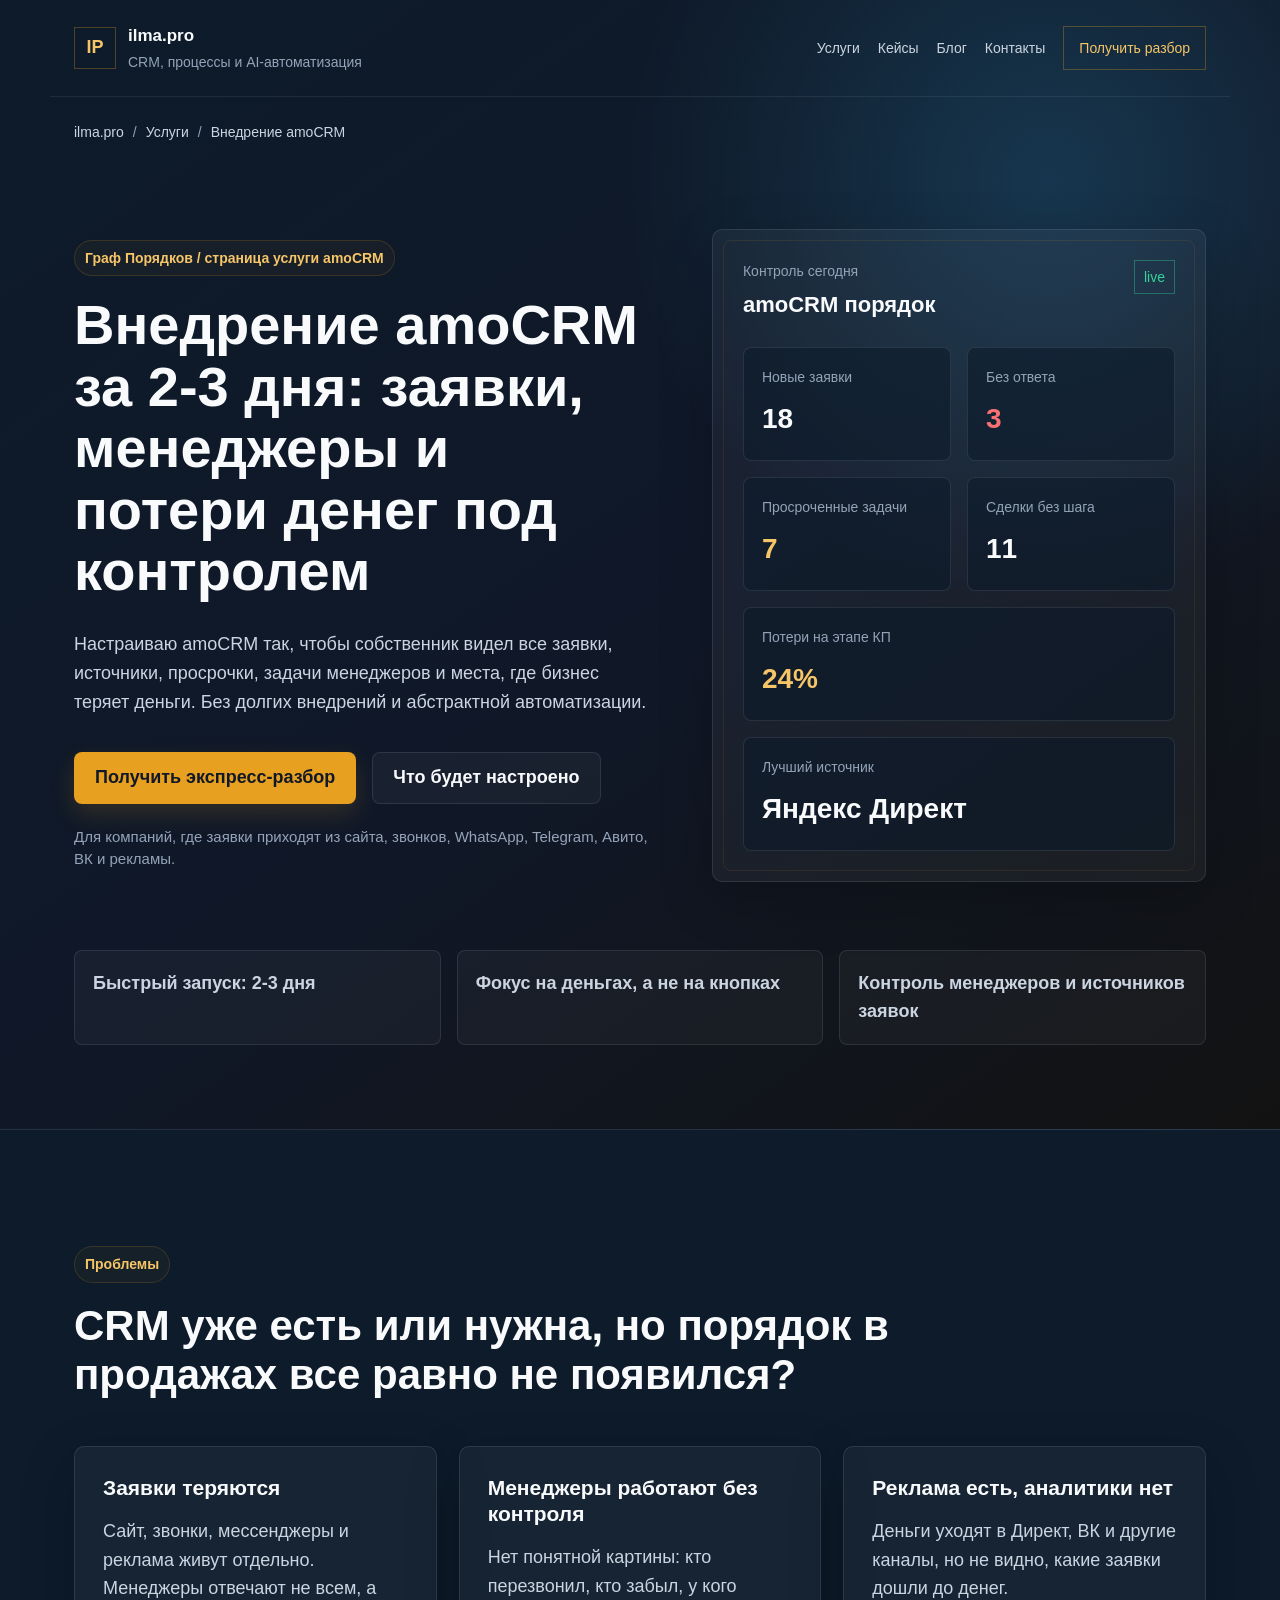
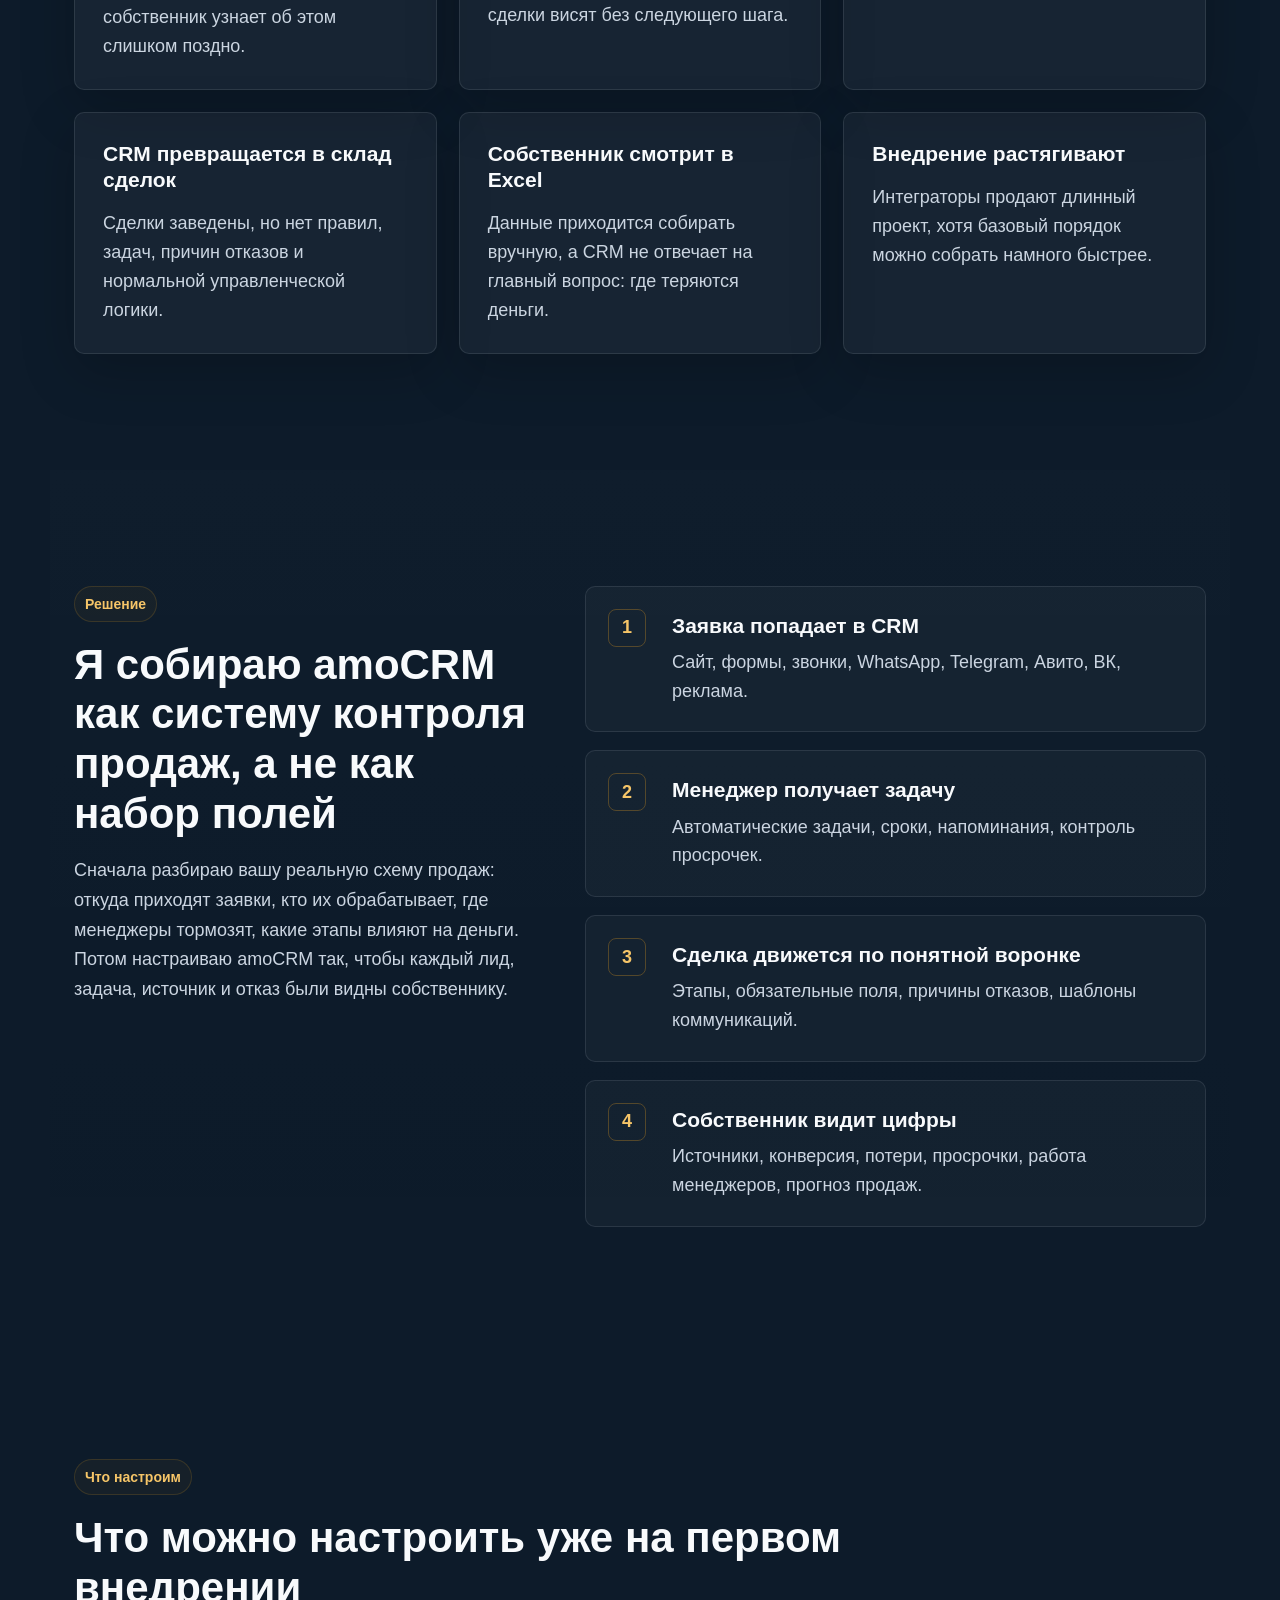
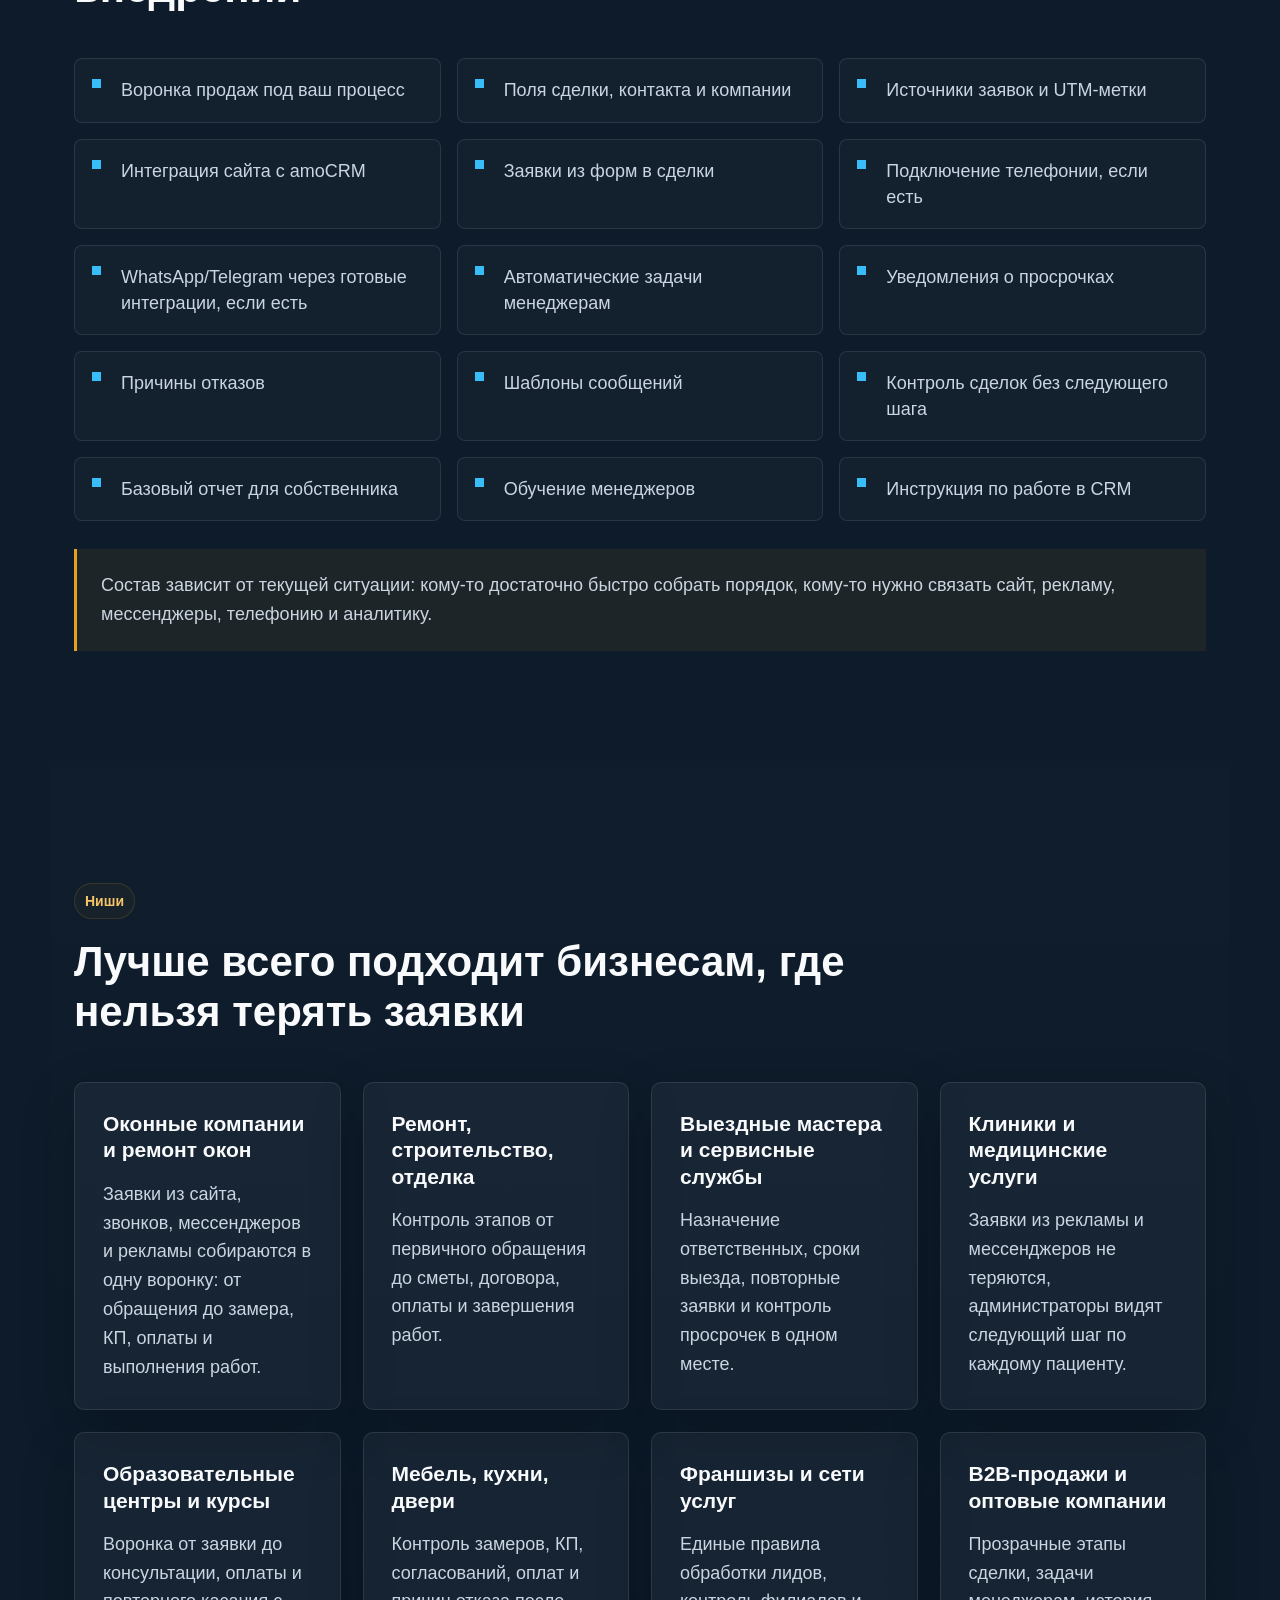
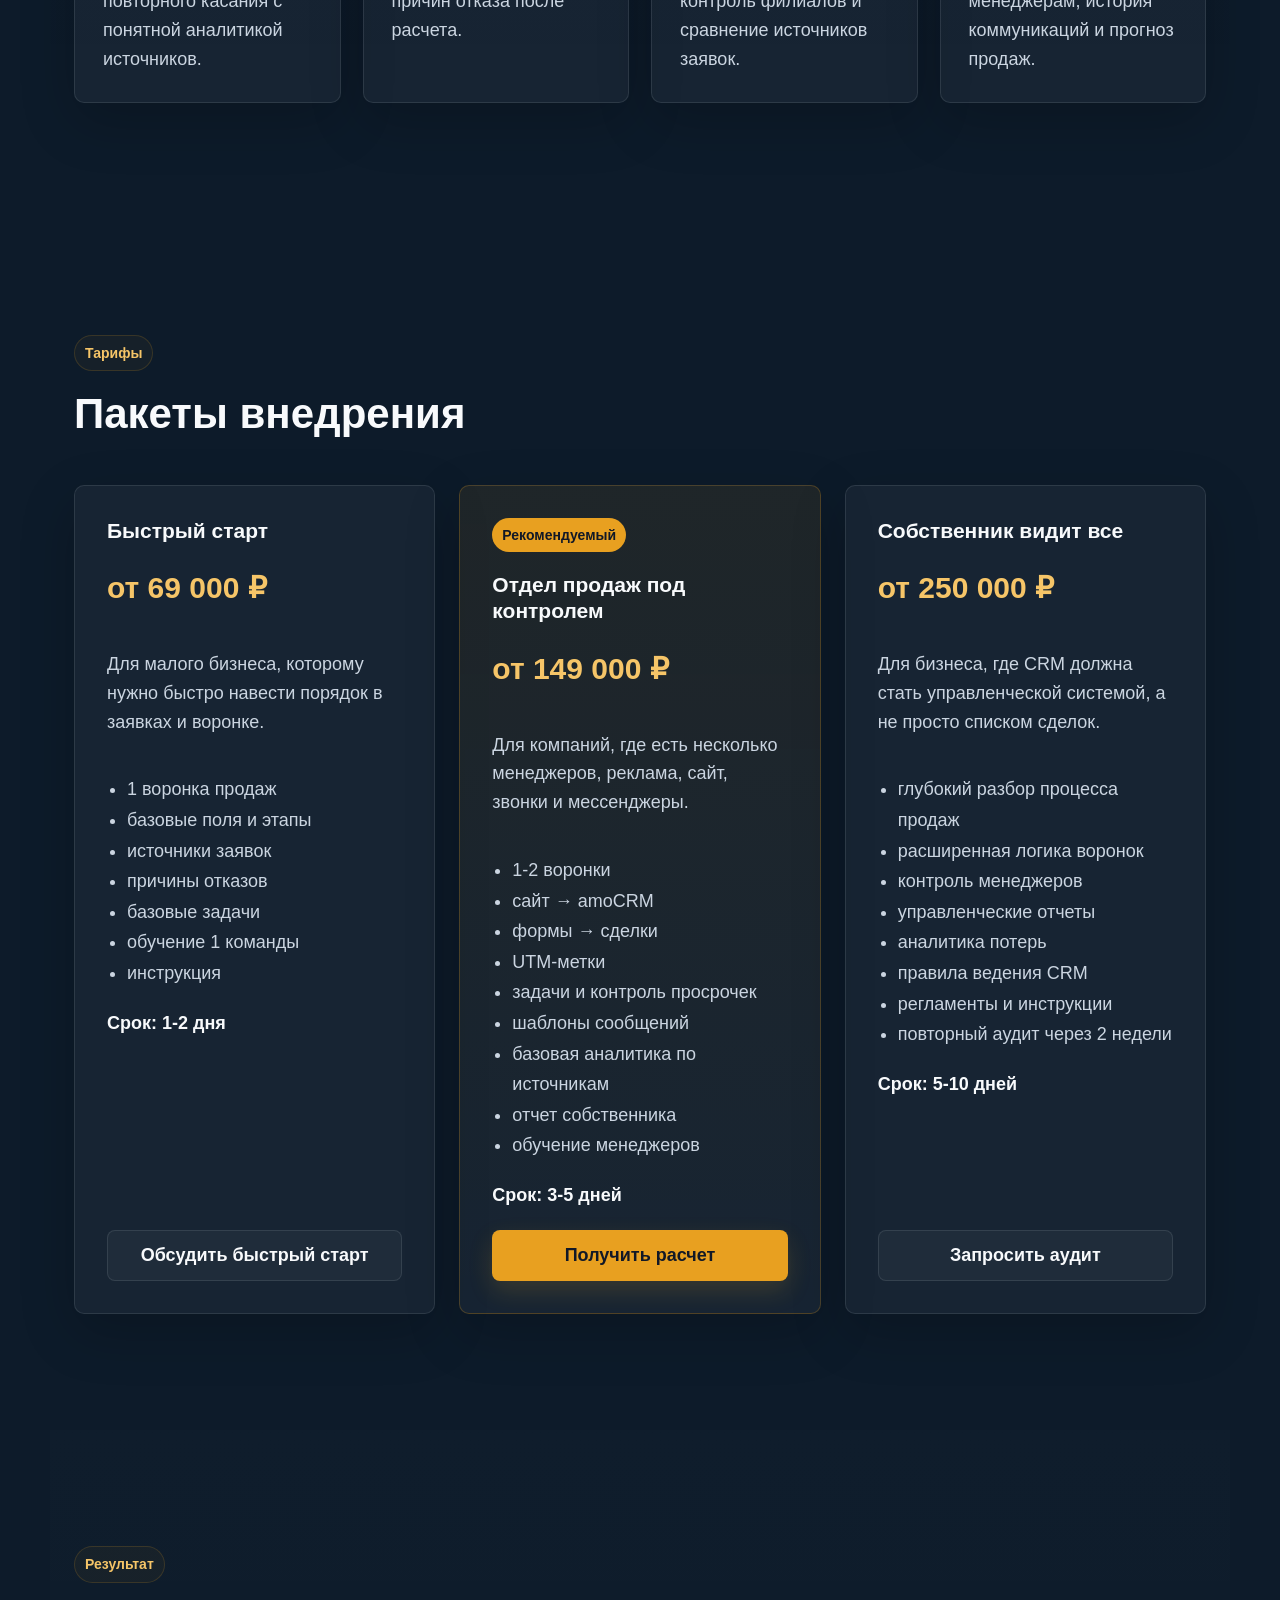
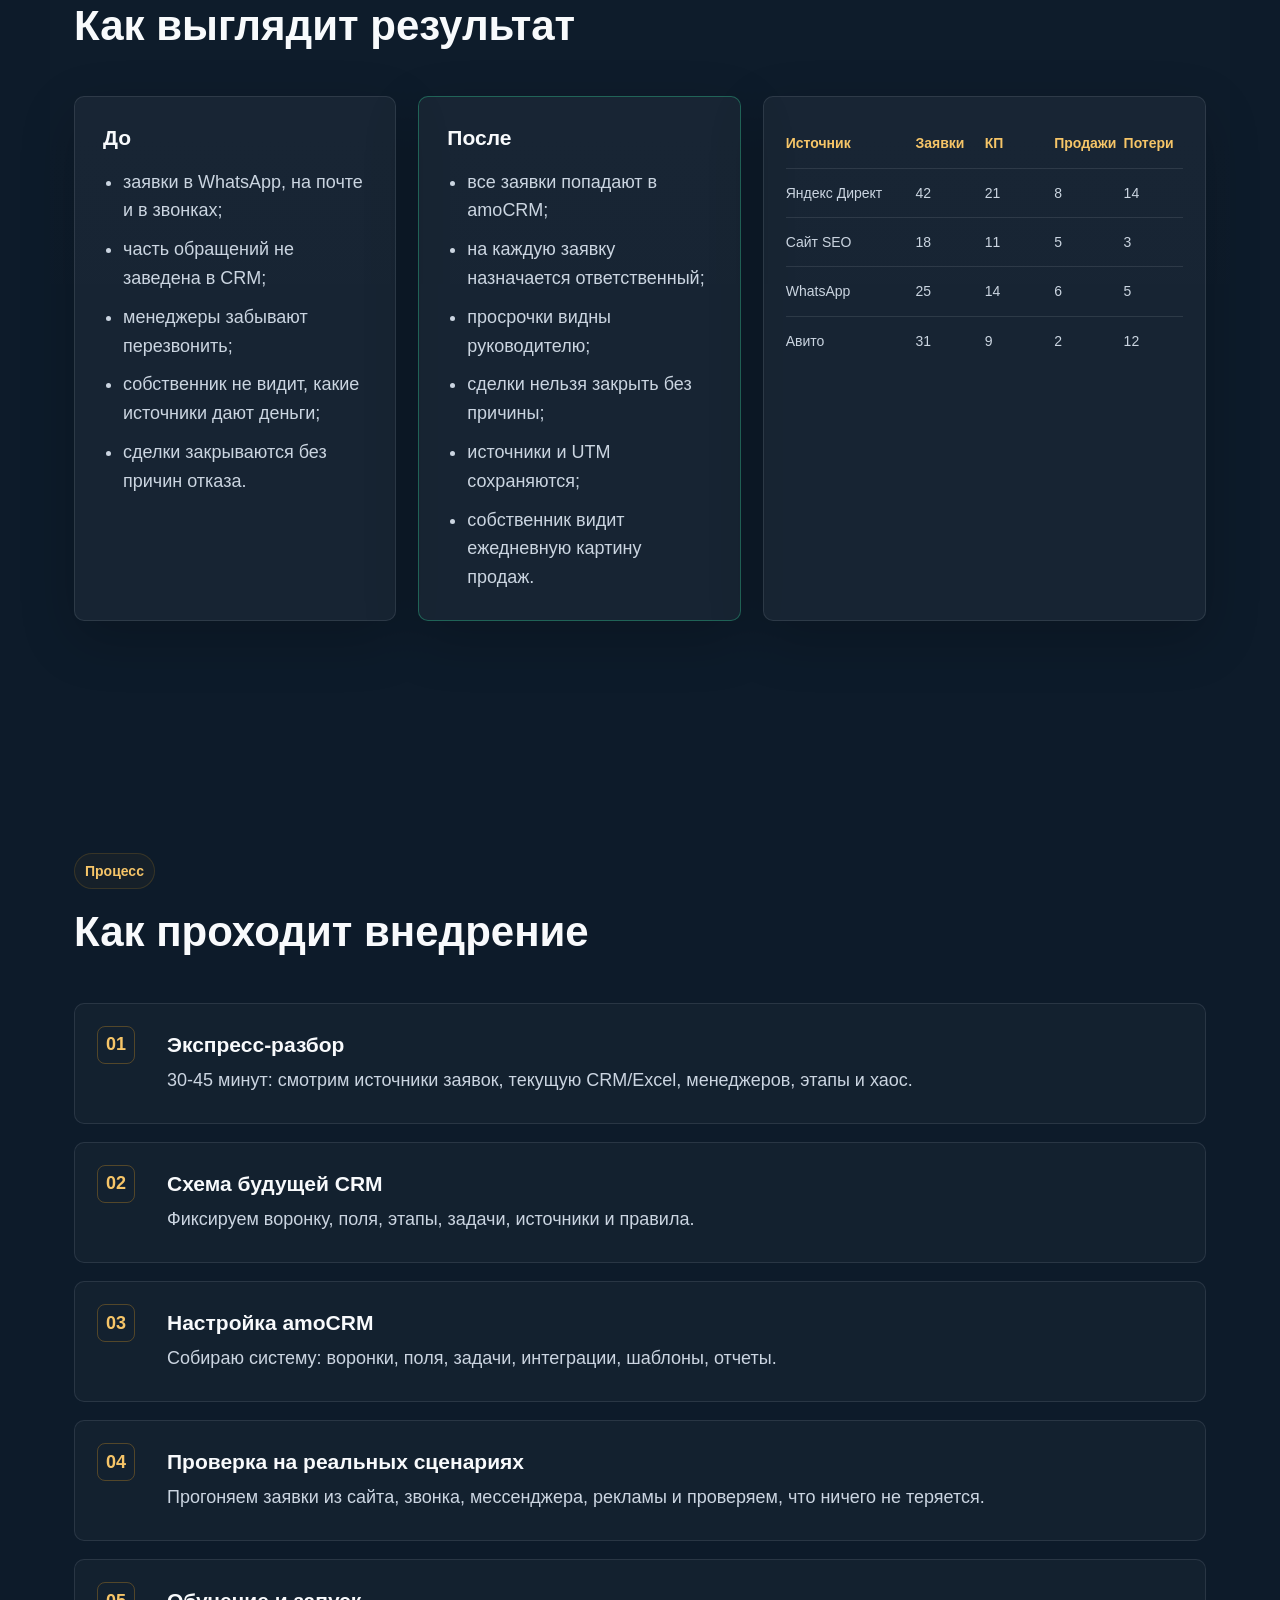
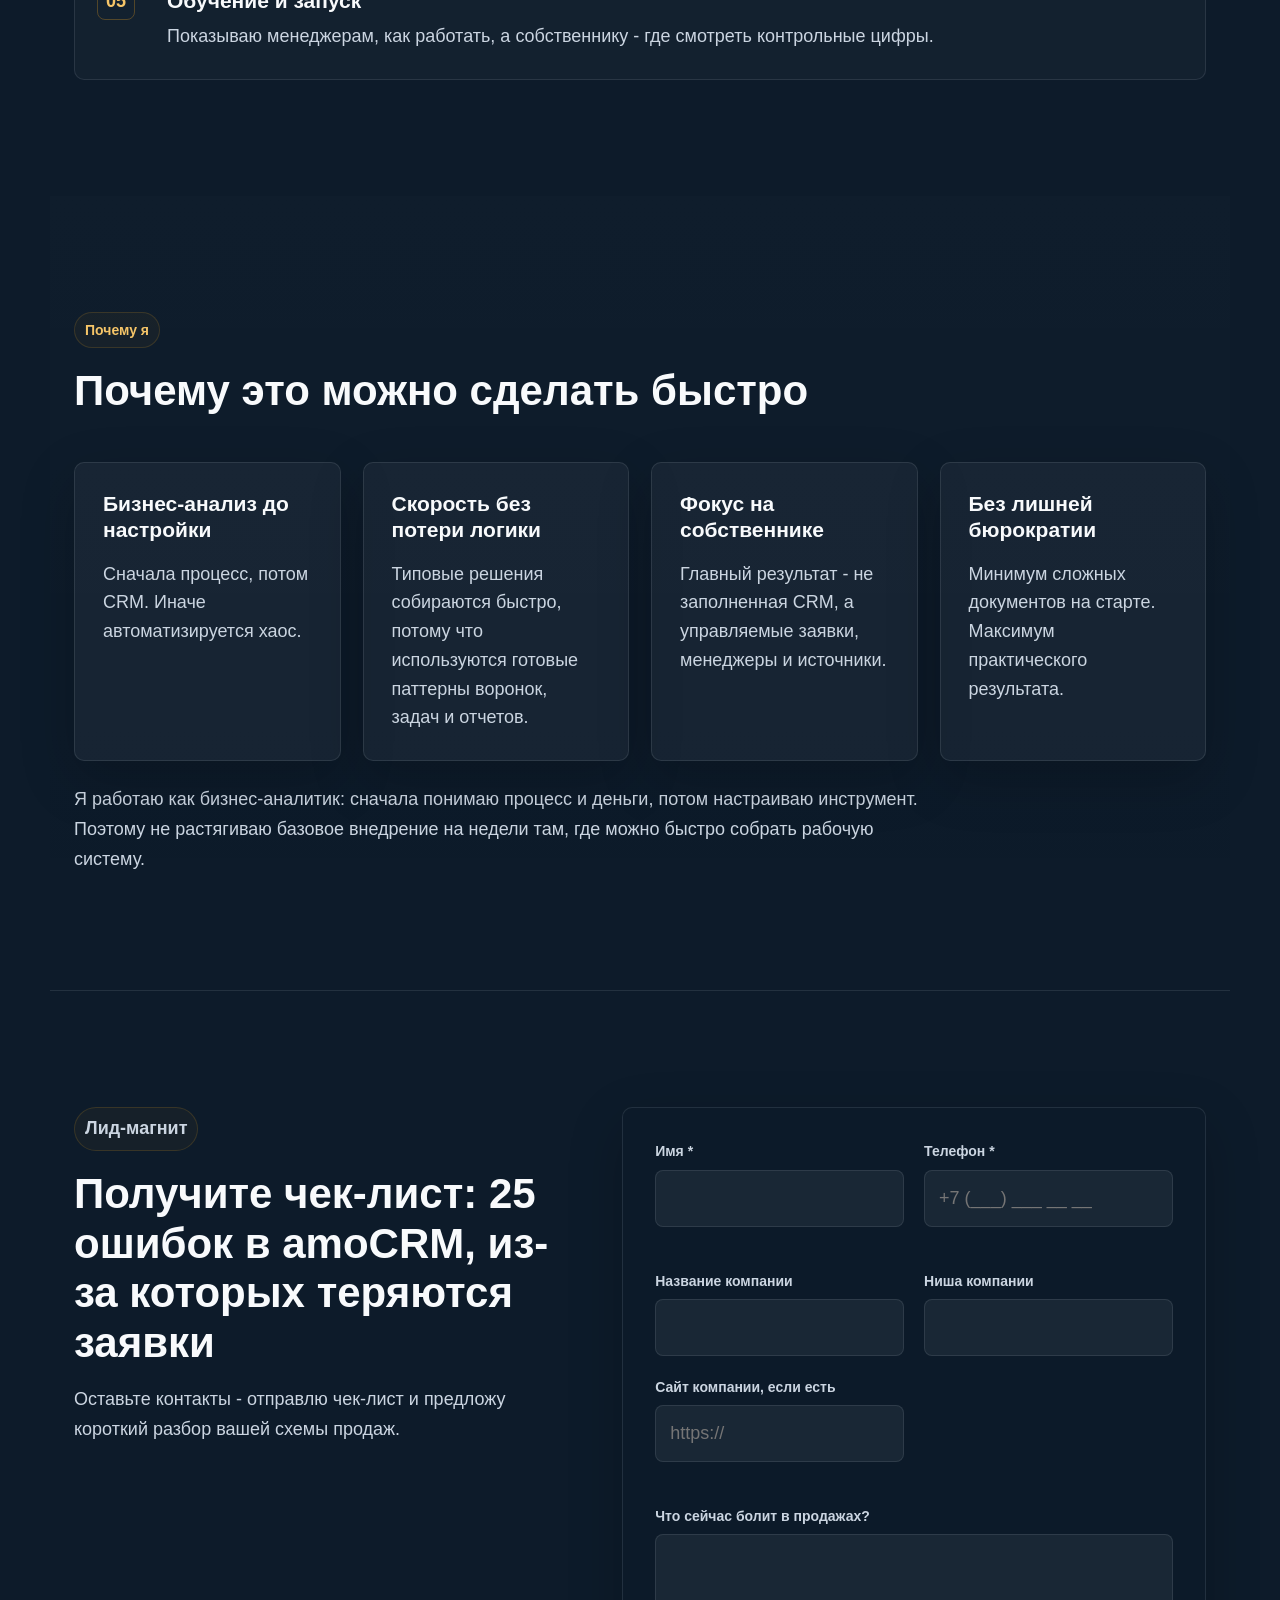
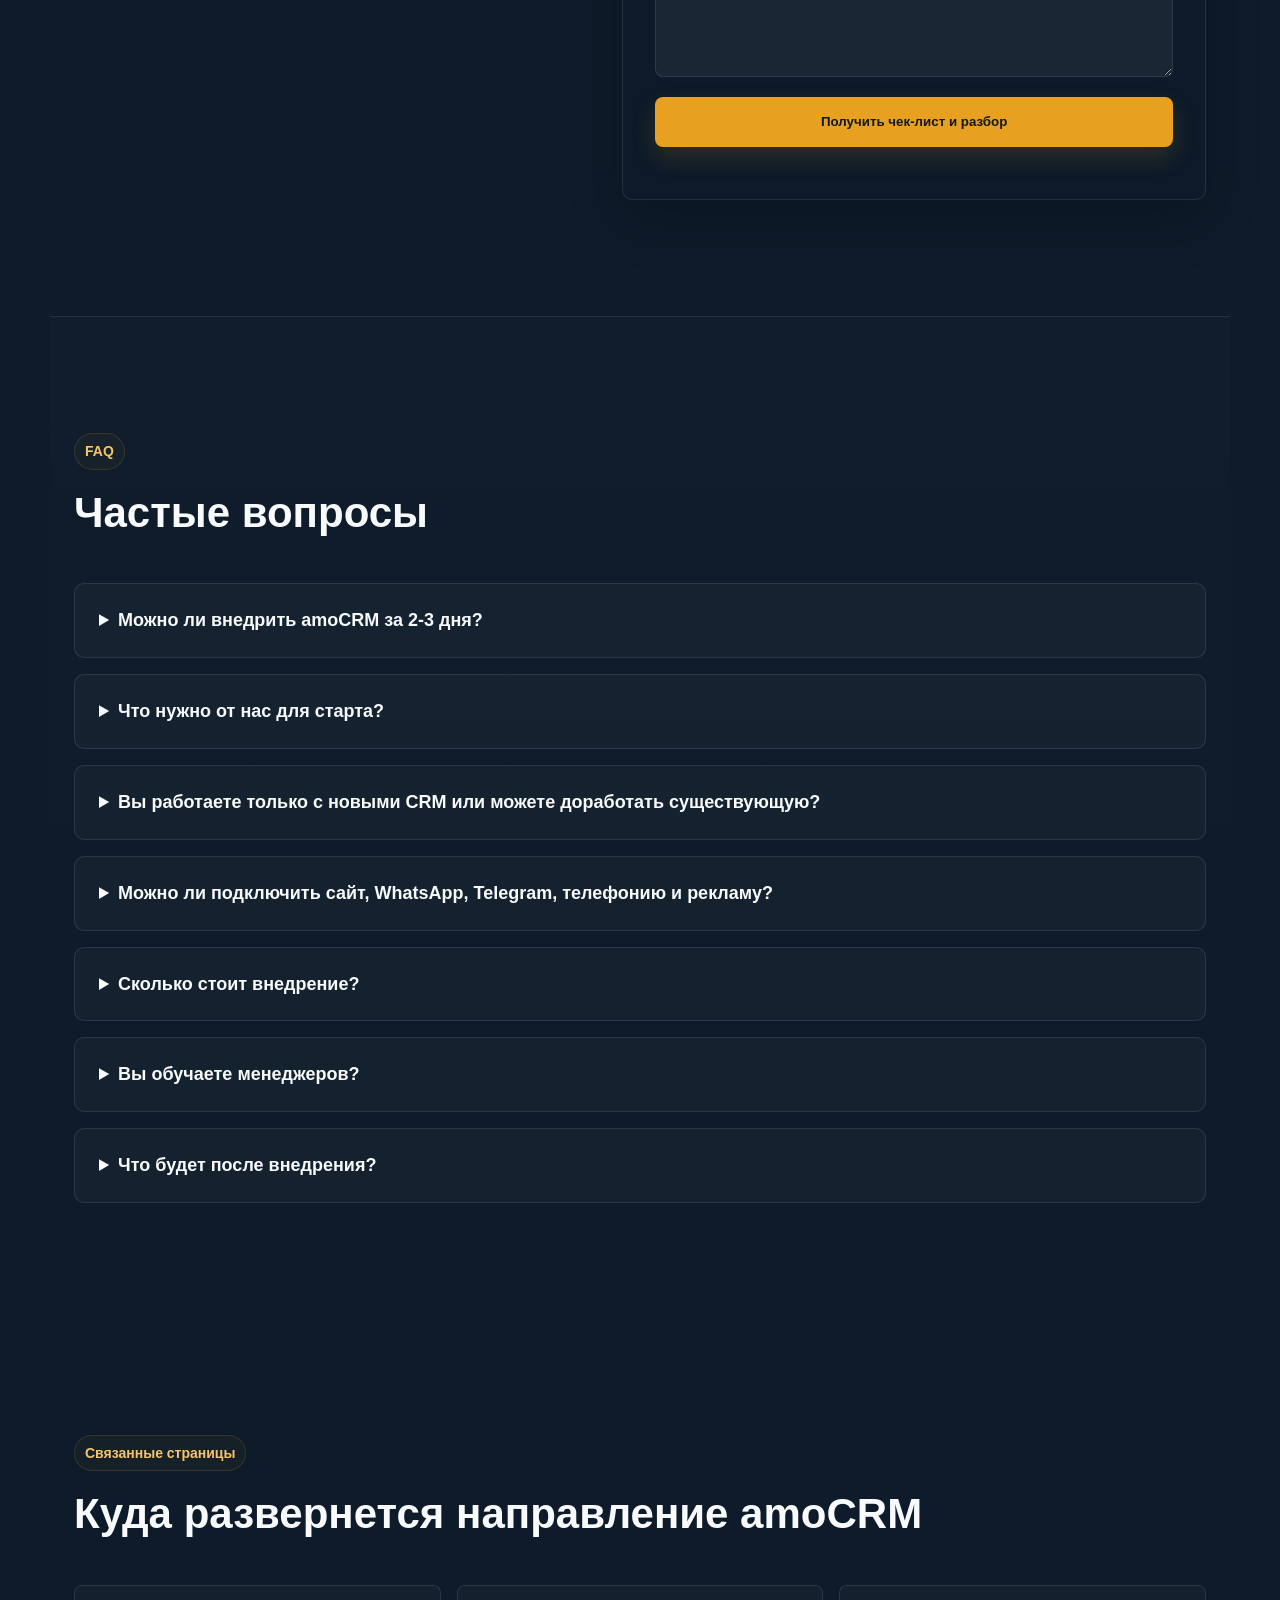
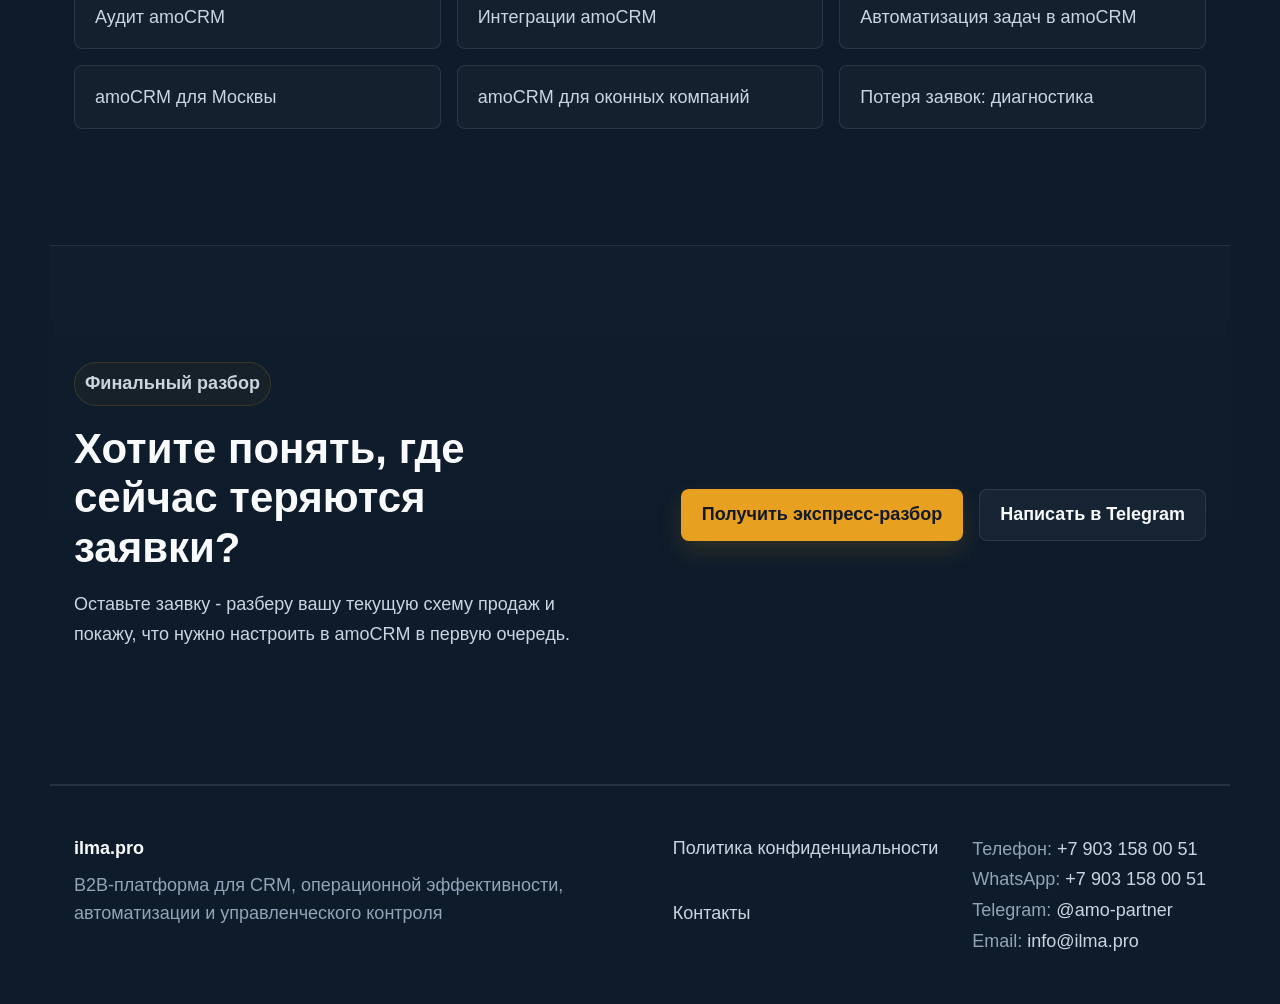
==== commit 56490cf0: "Improve lead form phone mask and website field" ====
--- a/index.html
+++ b/index.html
@@ -525,7 +525,7 @@
         </div>
         <div class="form-row">
           <label for="phone">Телефон *</label>
-          <input id="phone" name="phone" type="tel" required autocomplete="tel">
+          <input id="phone" name="phone" type="tel" inputmode="tel" required autocomplete="tel" placeholder="+7 (___) ___ __ __">
           <small class="field-error" data-error-for="phone"></small>
         </div>
         <div class="form-row">
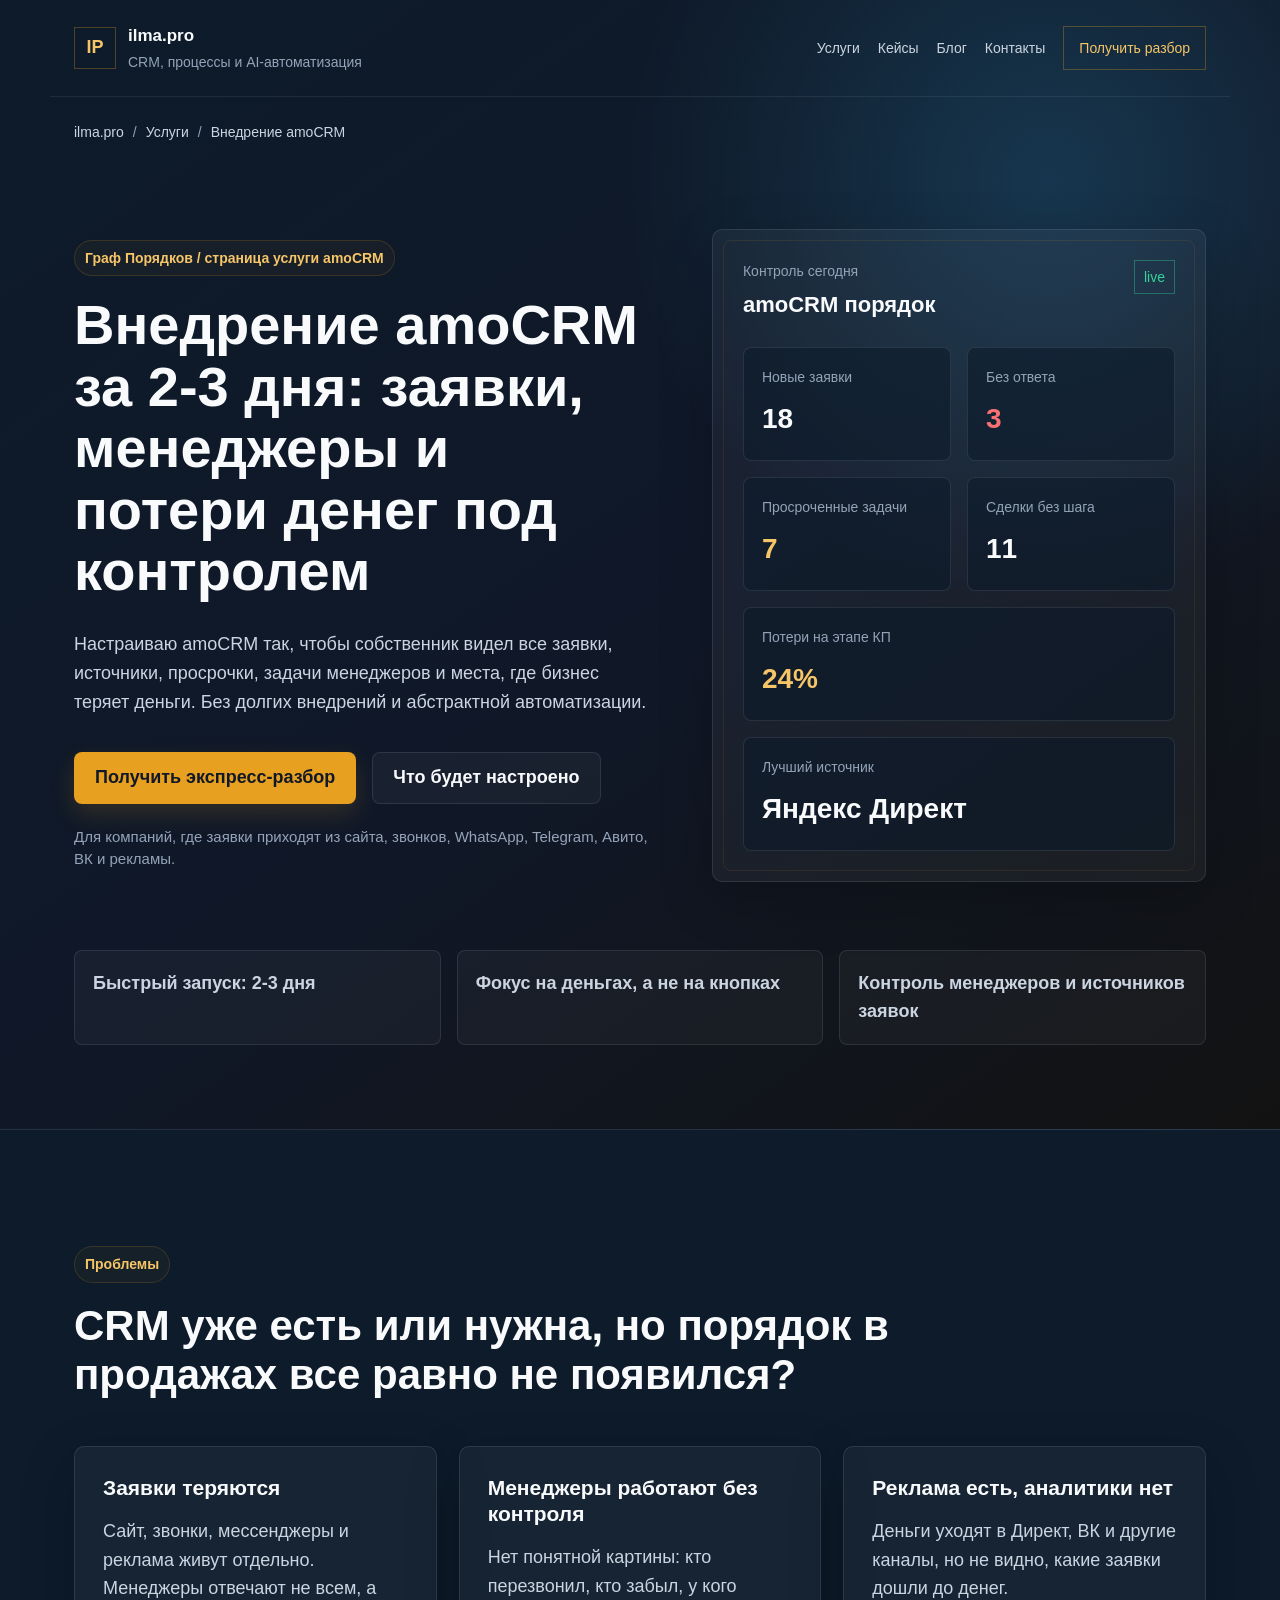
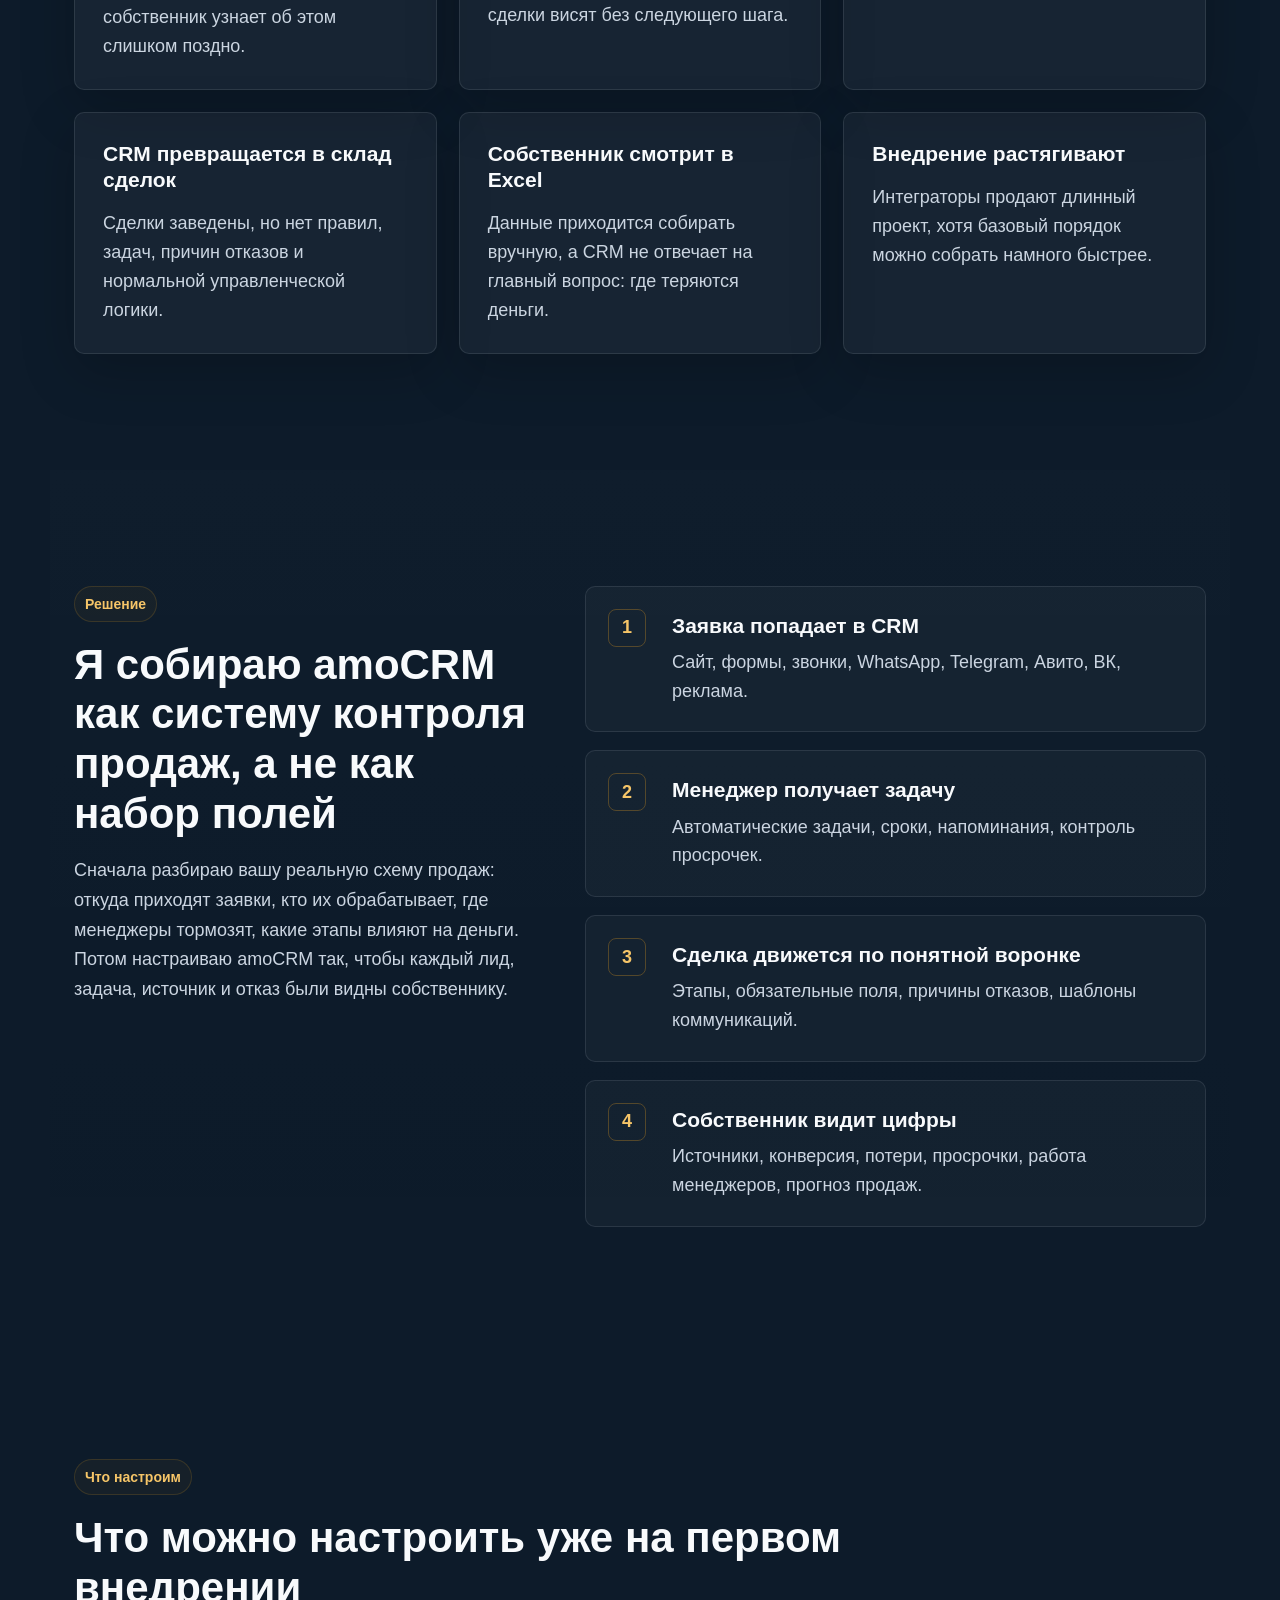
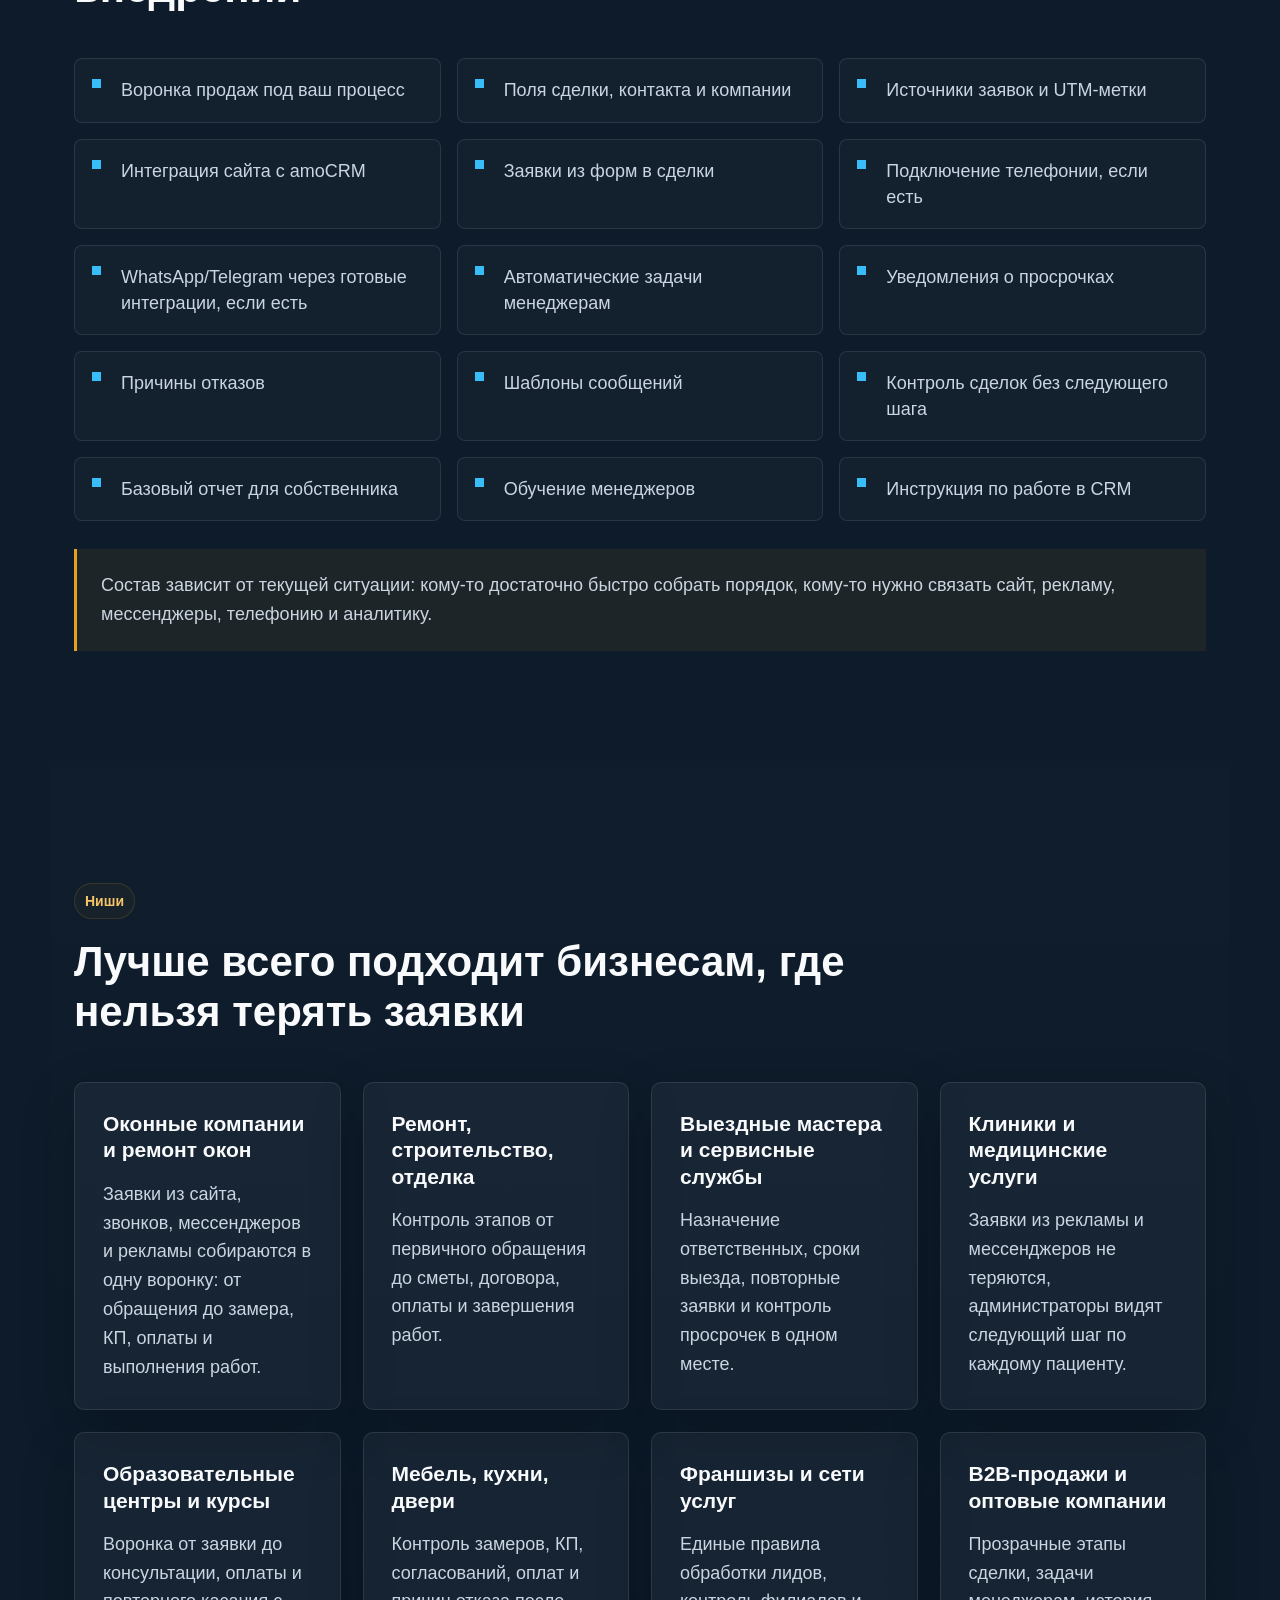
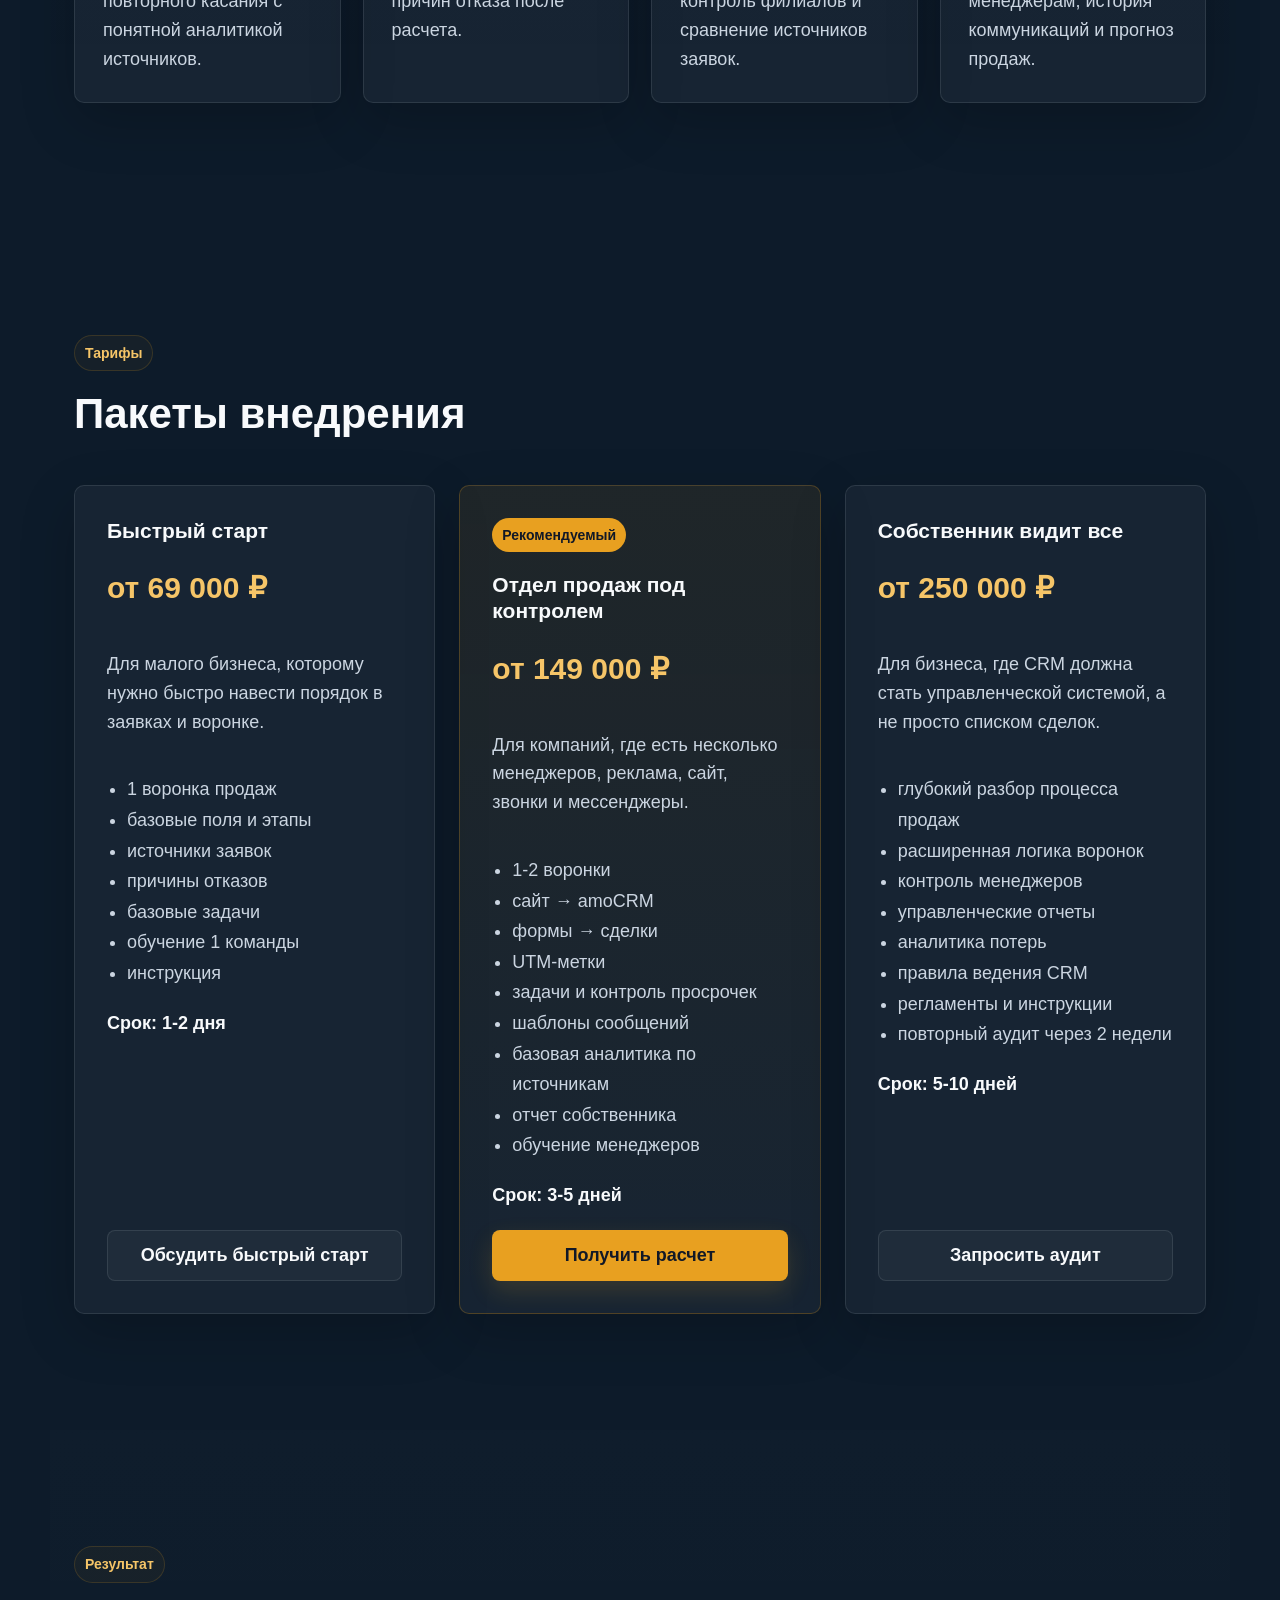
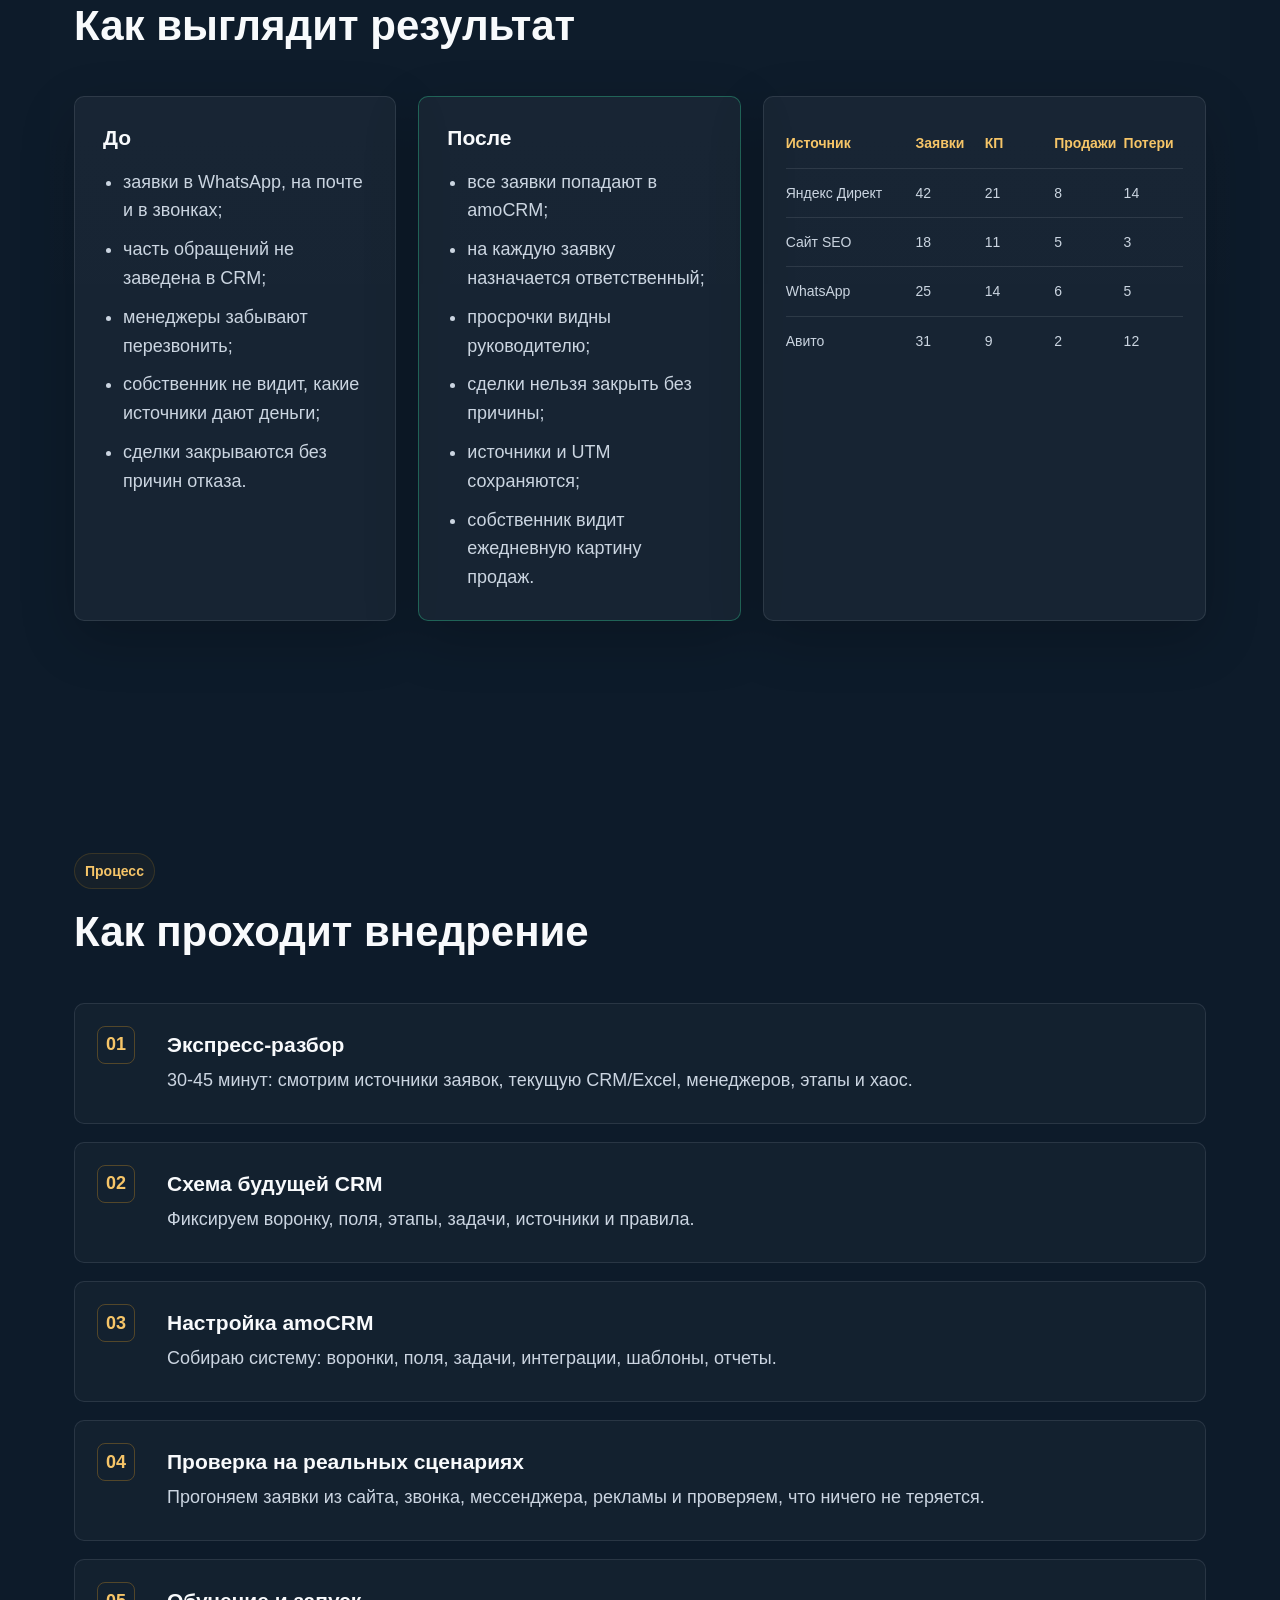
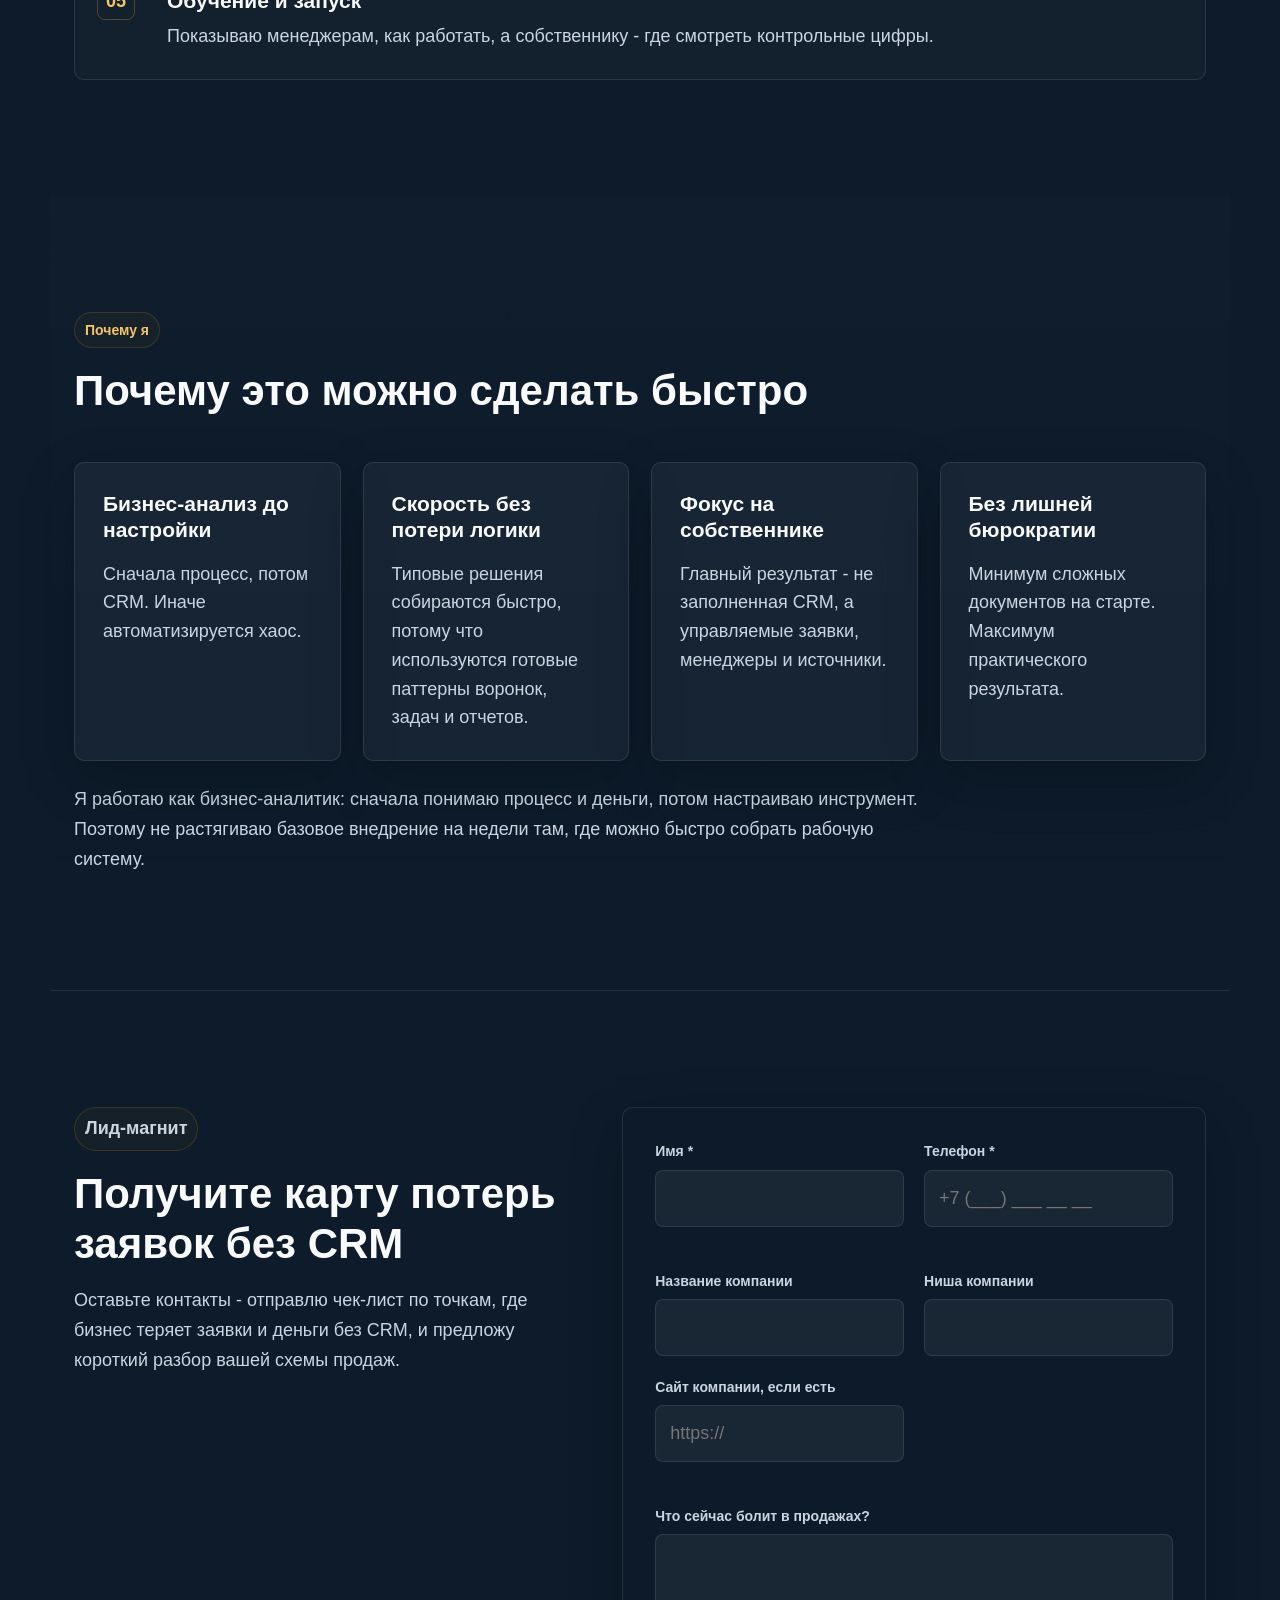
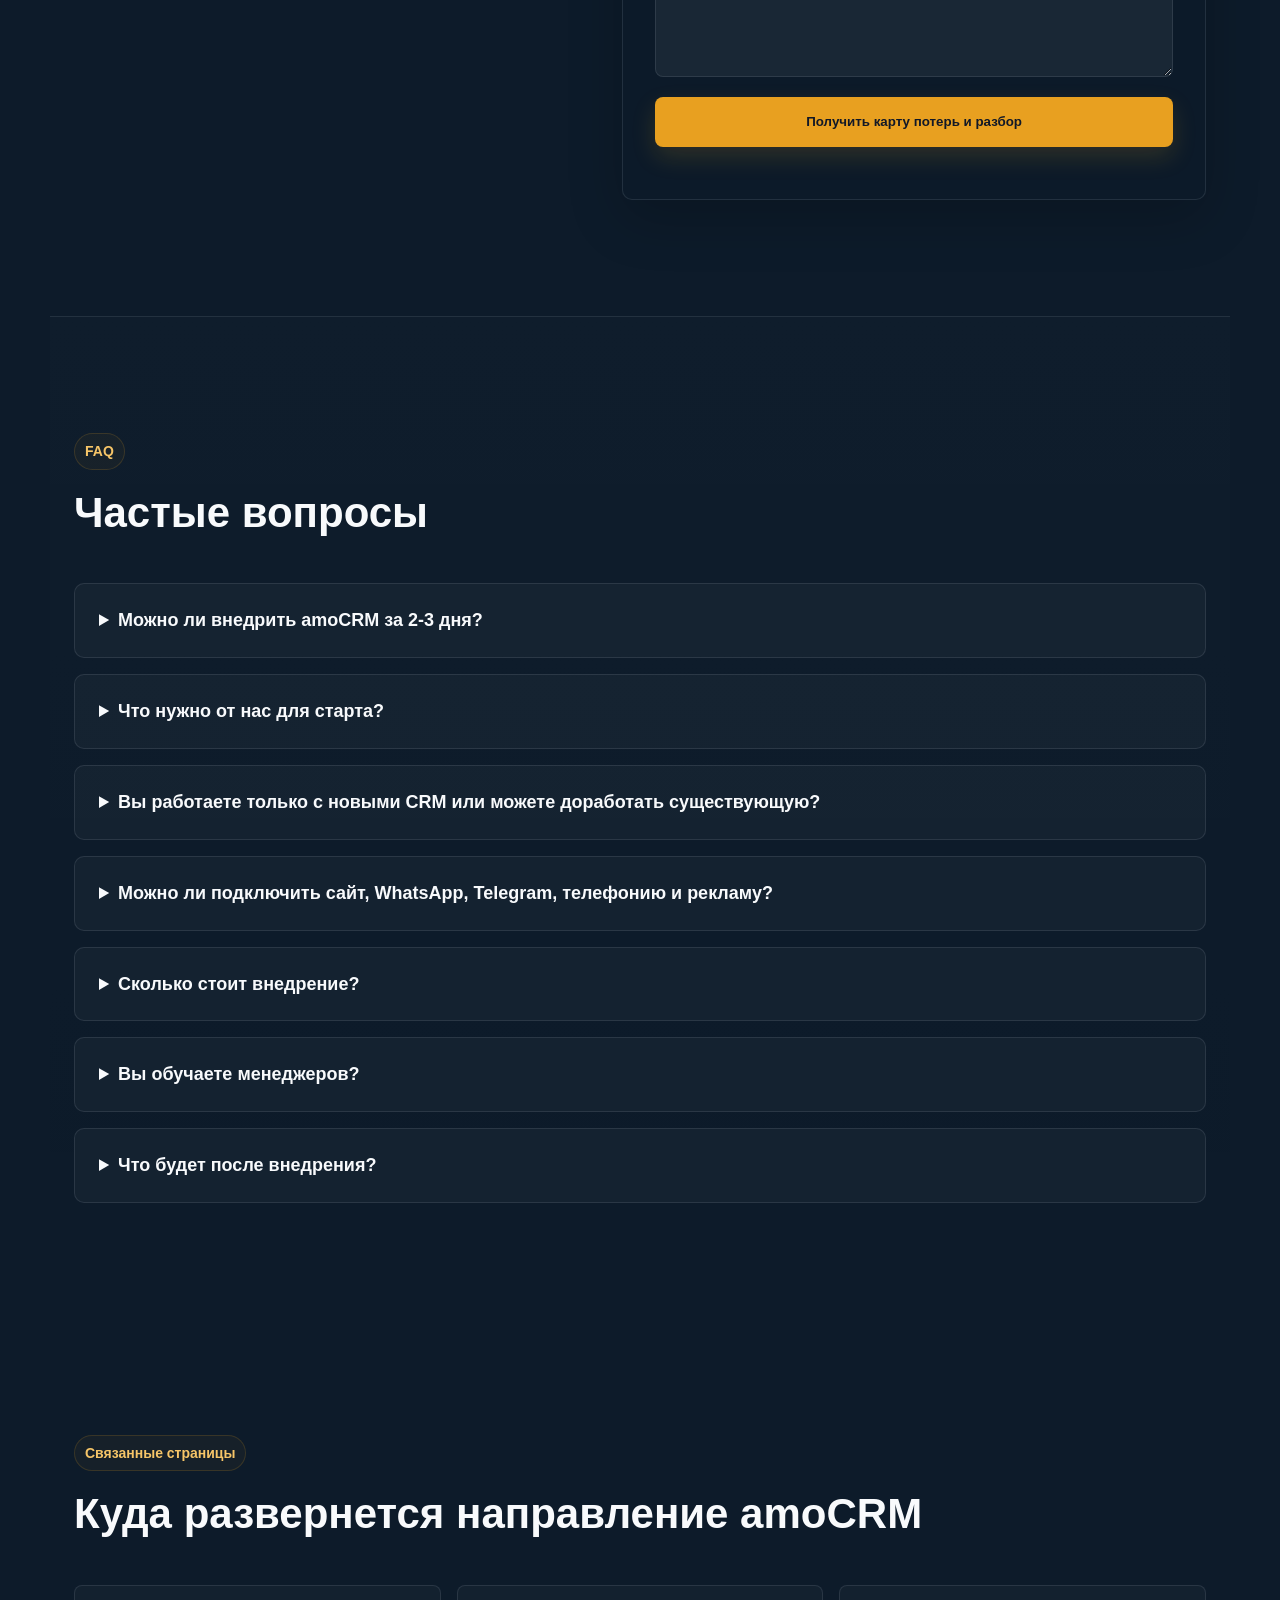
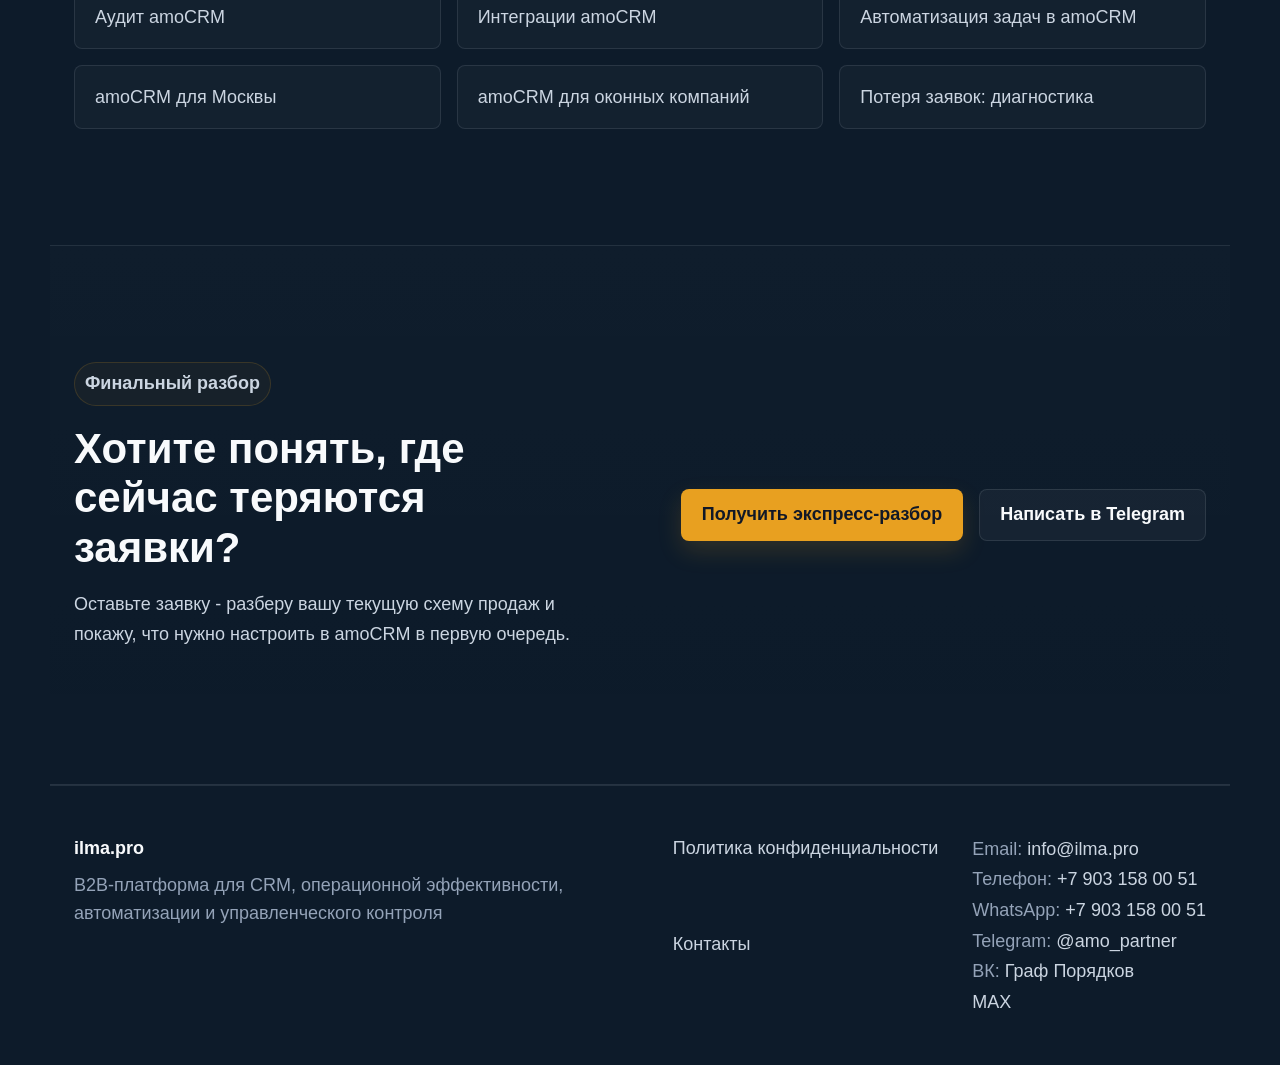
==== commit b263e7a2: "Update lead magnet contacts and amoCRM mapping" ====
--- a/index.html
+++ b/index.html
@@ -514,8 +514,8 @@
     <section class="section lead-section" id="lead">
       <div class="lead-copy">
         <p class="eyebrow">Лид-магнит</p>
-        <h2>Получите чек-лист: 25 ошибок в amoCRM, из-за которых теряются заявки</h2>
-        <p>Оставьте контакты - отправлю чек-лист и предложу короткий разбор вашей схемы продаж.</p>
+        <h2>Получите карту потерь заявок без CRM</h2>
+        <p>Оставьте контакты - отправлю чек-лист по точкам, где бизнес теряет заявки и деньги без CRM, и предложу короткий разбор вашей схемы продаж.</p>
       </div>
       <form class="lead-form" id="lead-form" novalidate>
         <div class="form-row">
@@ -553,7 +553,8 @@
         <input type="hidden" name="referrer">
         <input type="hidden" name="landing_page">
         <input type="hidden" name="timestamp">
-        <button class="button button-primary full" type="submit">Получить чек-лист и разбор</button>
+        <input type="hidden" name="offer" value="no_crm_loss_map">
+        <button class="button button-primary full" type="submit">Получить карту потерь и разбор</button>
         <p class="form-status" id="form-status" role="status" aria-live="polite"></p>
       </form>
     </section>
@@ -597,7 +598,7 @@
       </div>
       <div class="cta-actions">
         <a class="button button-primary" href="#lead">Получить экспресс-разбор</a>
-        <a class="button button-ghost" href="https://t.me/amo-partner">Написать в Telegram</a>
+        <a class="button button-ghost" href="https://t.me/amo_partner">Написать в Telegram</a>
       </div>
     </section>
   </main>
@@ -613,10 +614,12 @@
       <a href="#contact">Контакты</a>
     </nav>
     <address>
+      Email: <a href="mailto:info@ilma.pro">info@ilma.pro</a><br>
       Телефон: <a href="tel:+79031580051">+7 903 158 00 51</a><br>
       WhatsApp: <a href="https://wa.me/79031580051">+7 903 158 00 51</a><br>
-      Telegram: <a href="https://t.me/amo-partner">@amo-partner</a><br>
-      Email: <a href="mailto:info@ilma.pro">info@ilma.pro</a>
+      Telegram: <a href="https://t.me/amo_partner">@amo_partner</a><br>
+      ВК: <a href="https://vk.ru/it_simple_123">Граф Порядков</a><br>
+      <a href="https://max.ru/u/f9LHodD0cOIG8smtAmnUhJjLb4iNOmc1T8EXcWCCZ4kDRq5IBw81AKWZTOw">MAX</a>
     </address>
   </footer>
 </body>
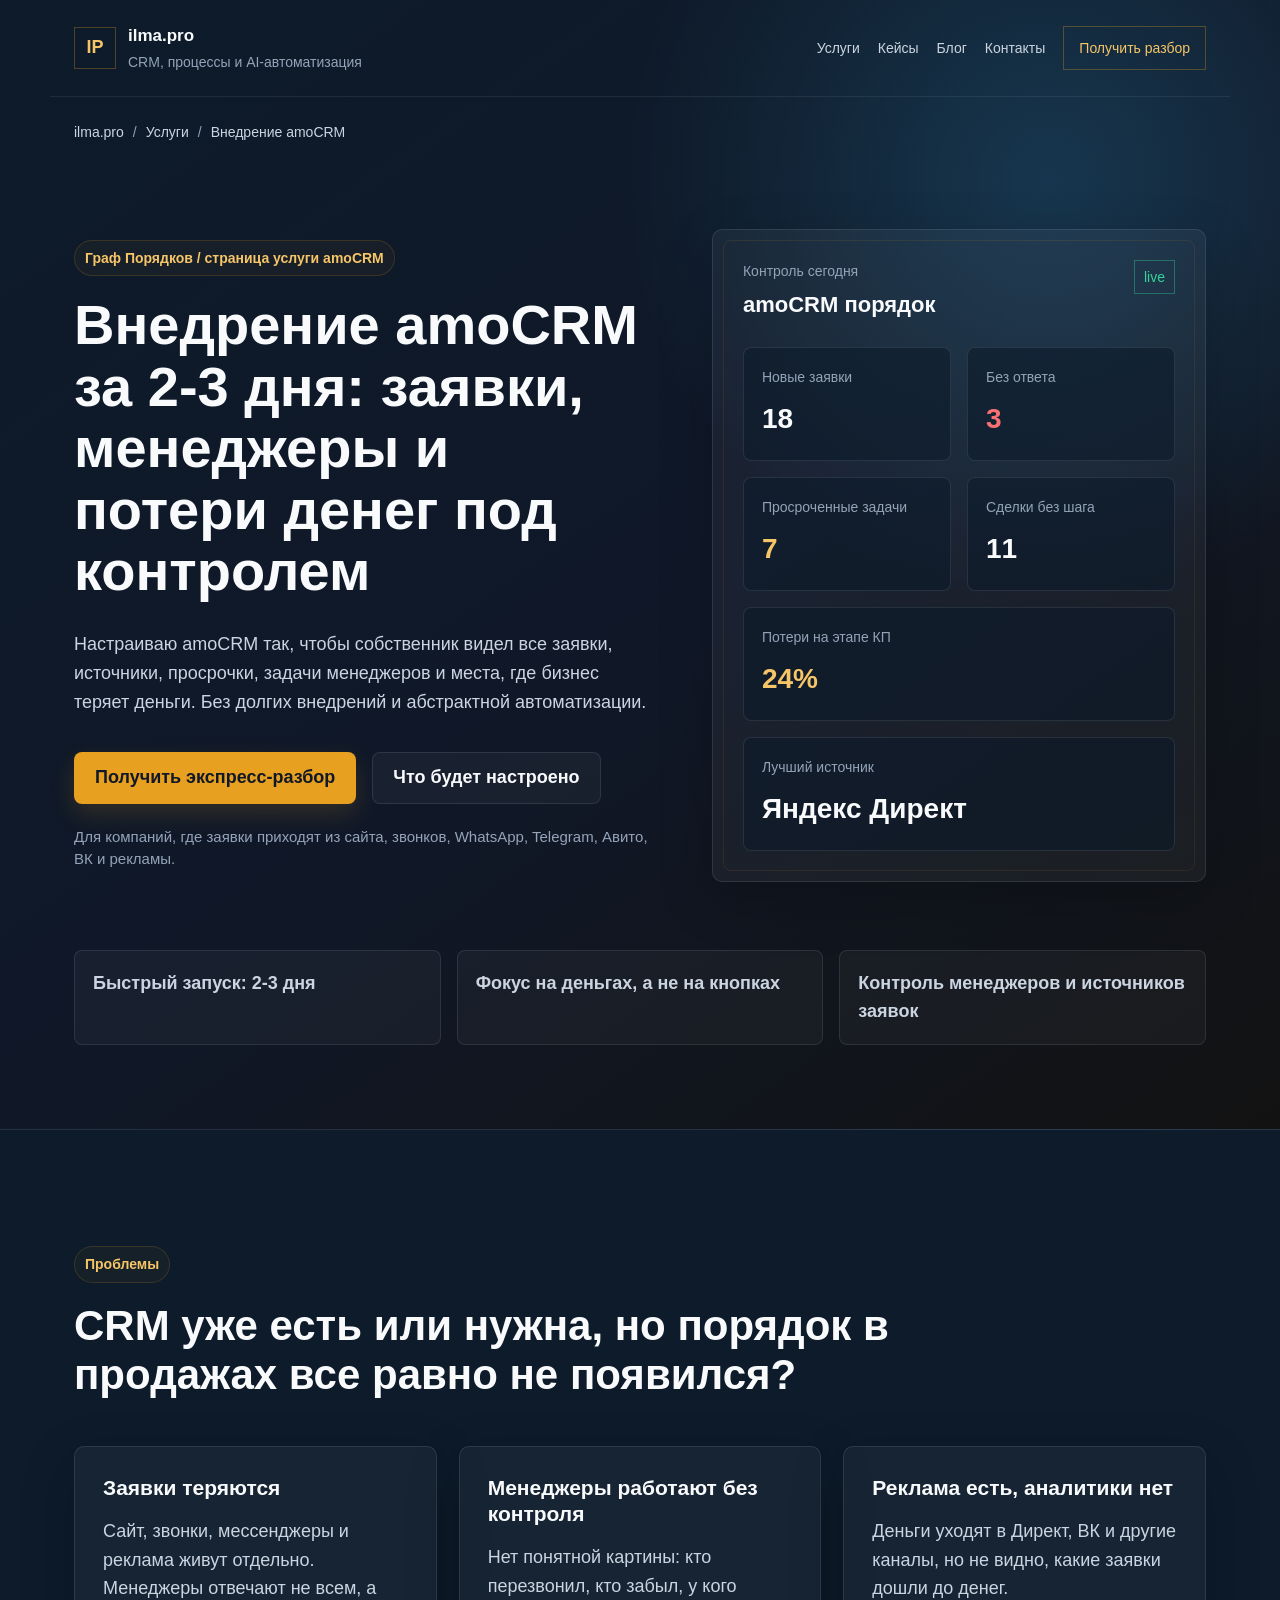
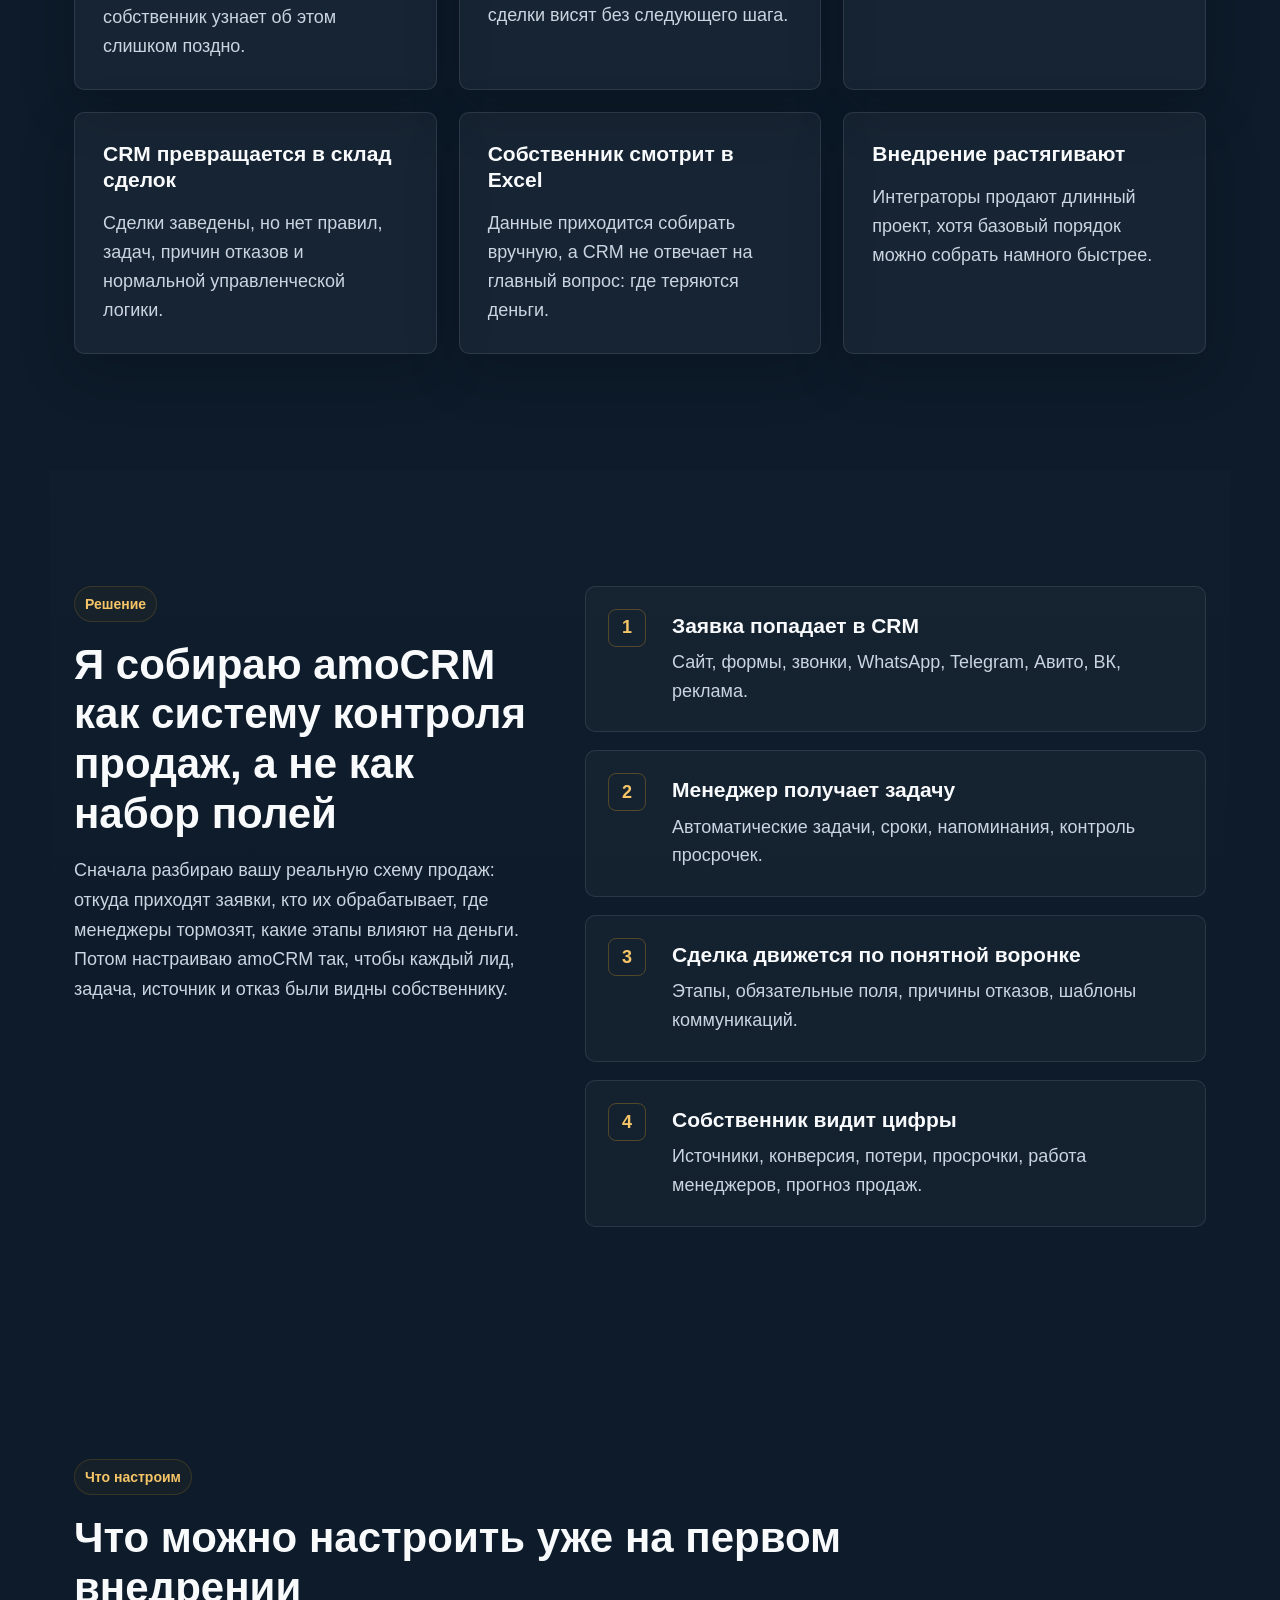
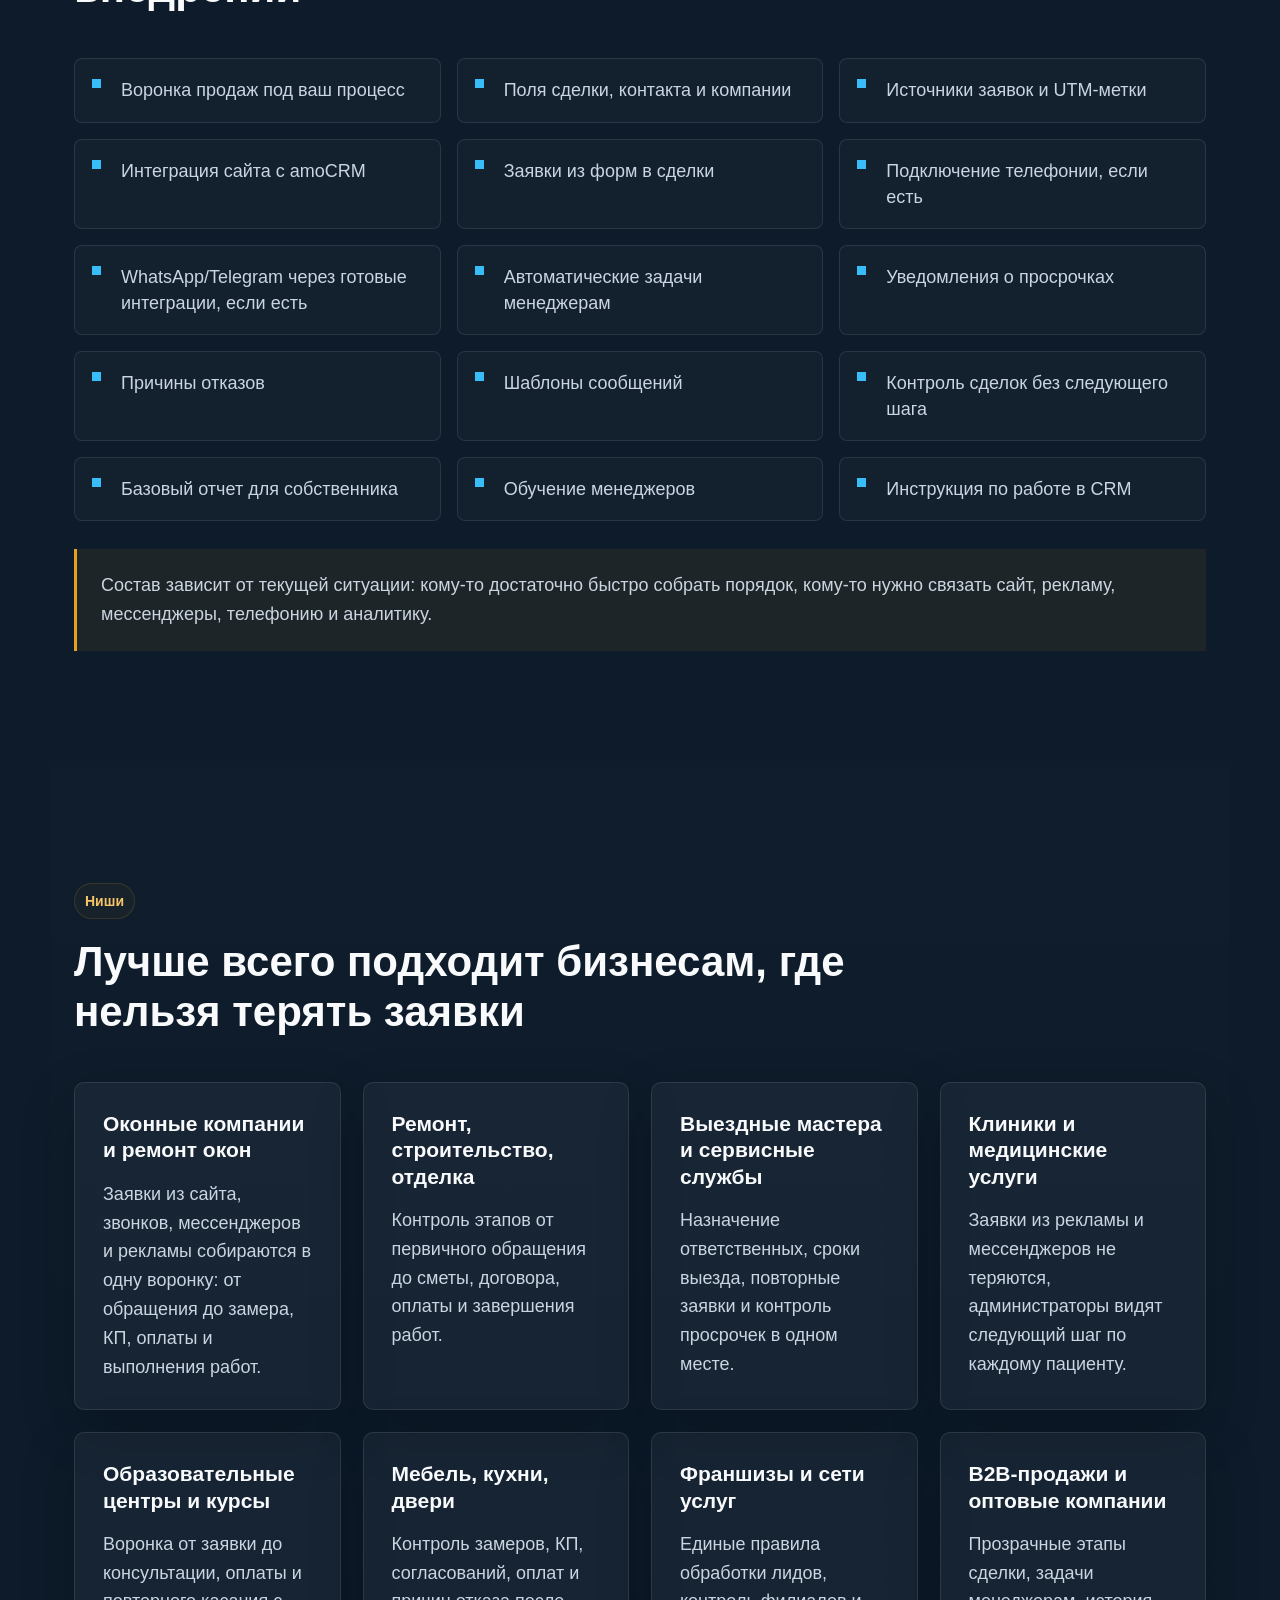
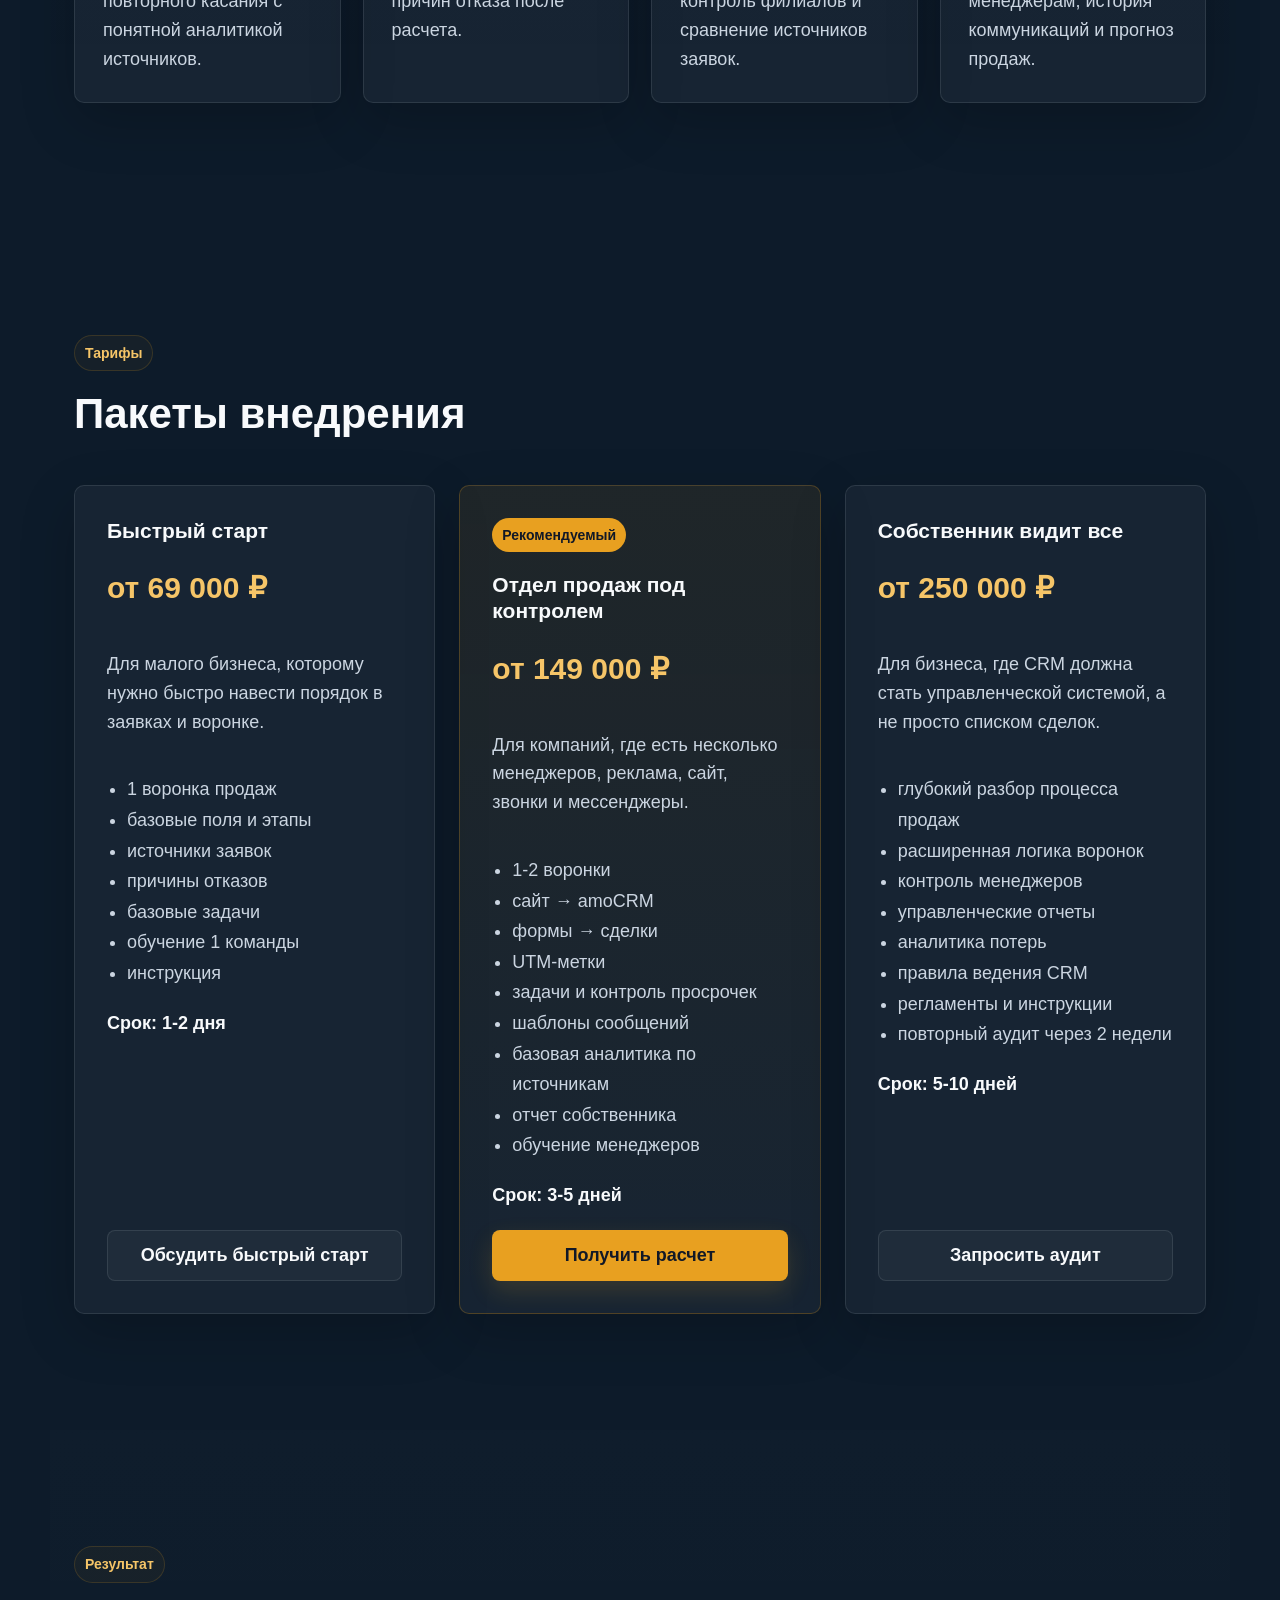
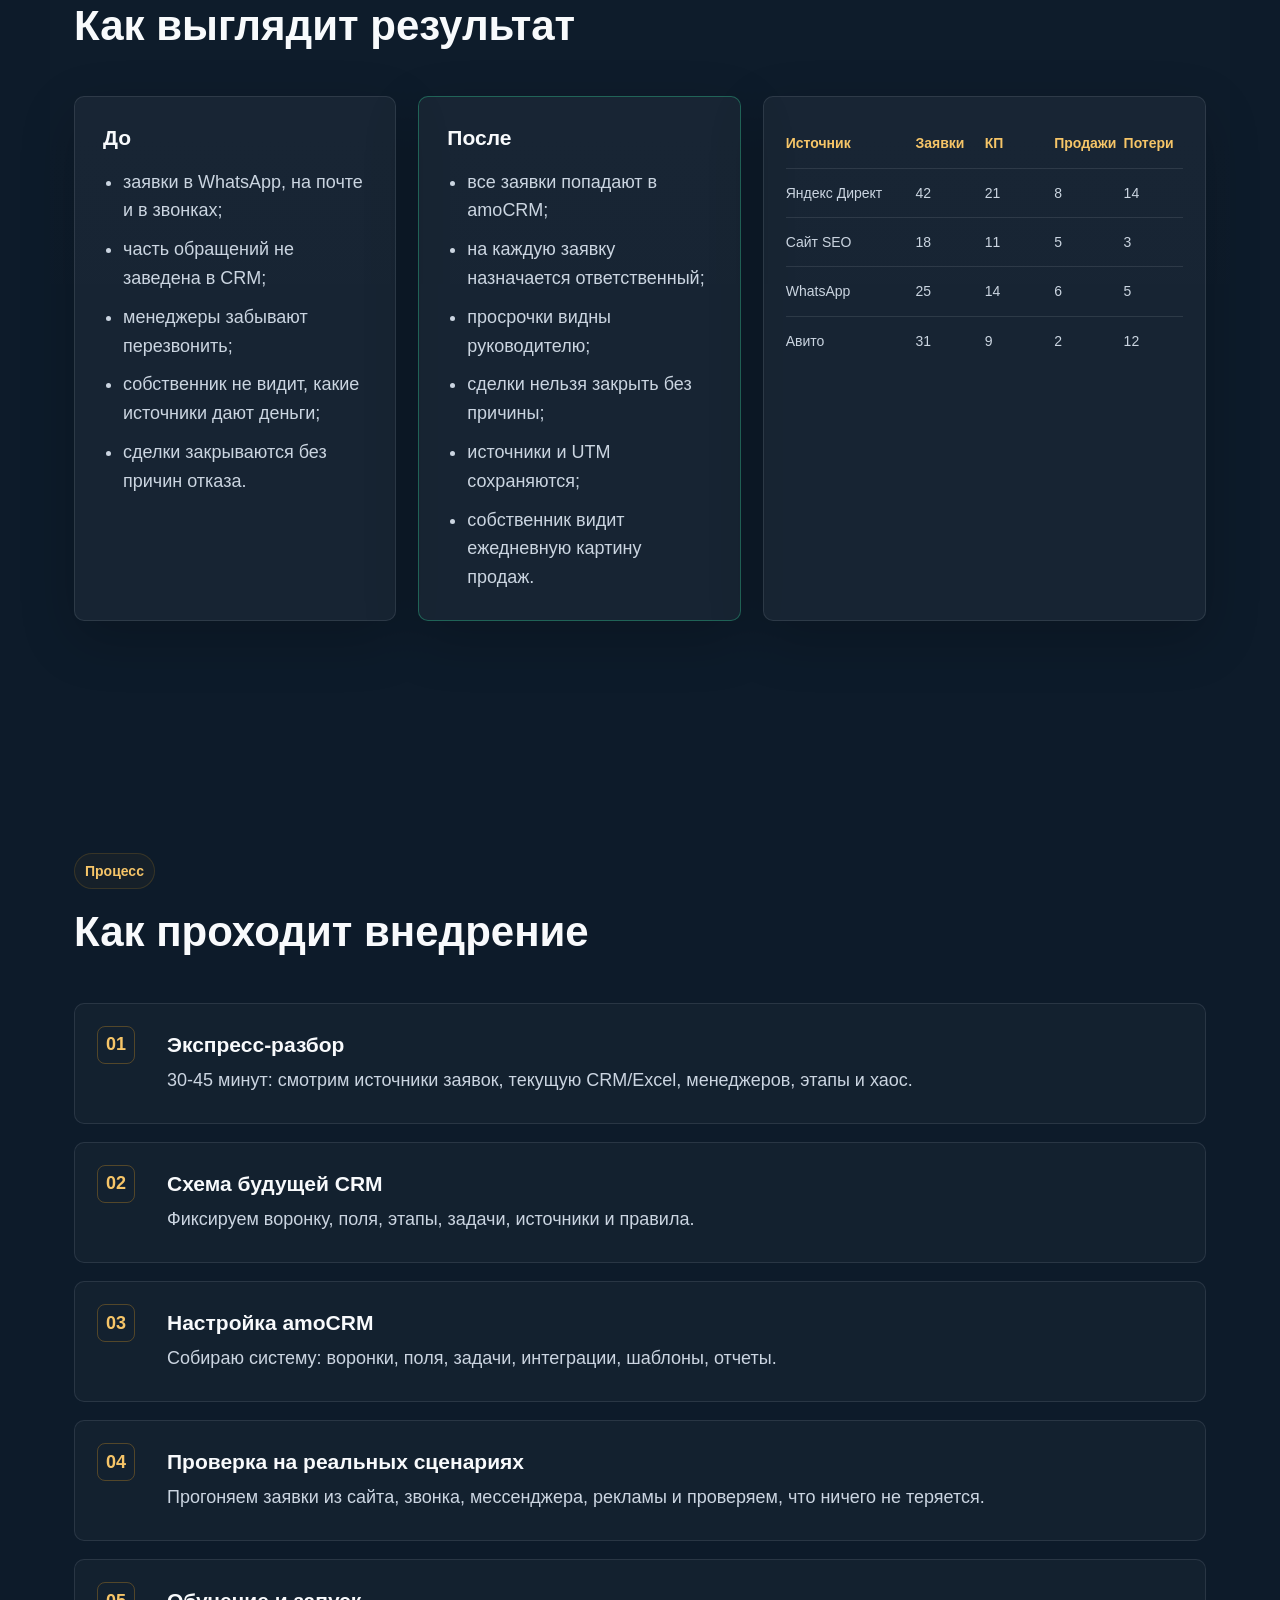
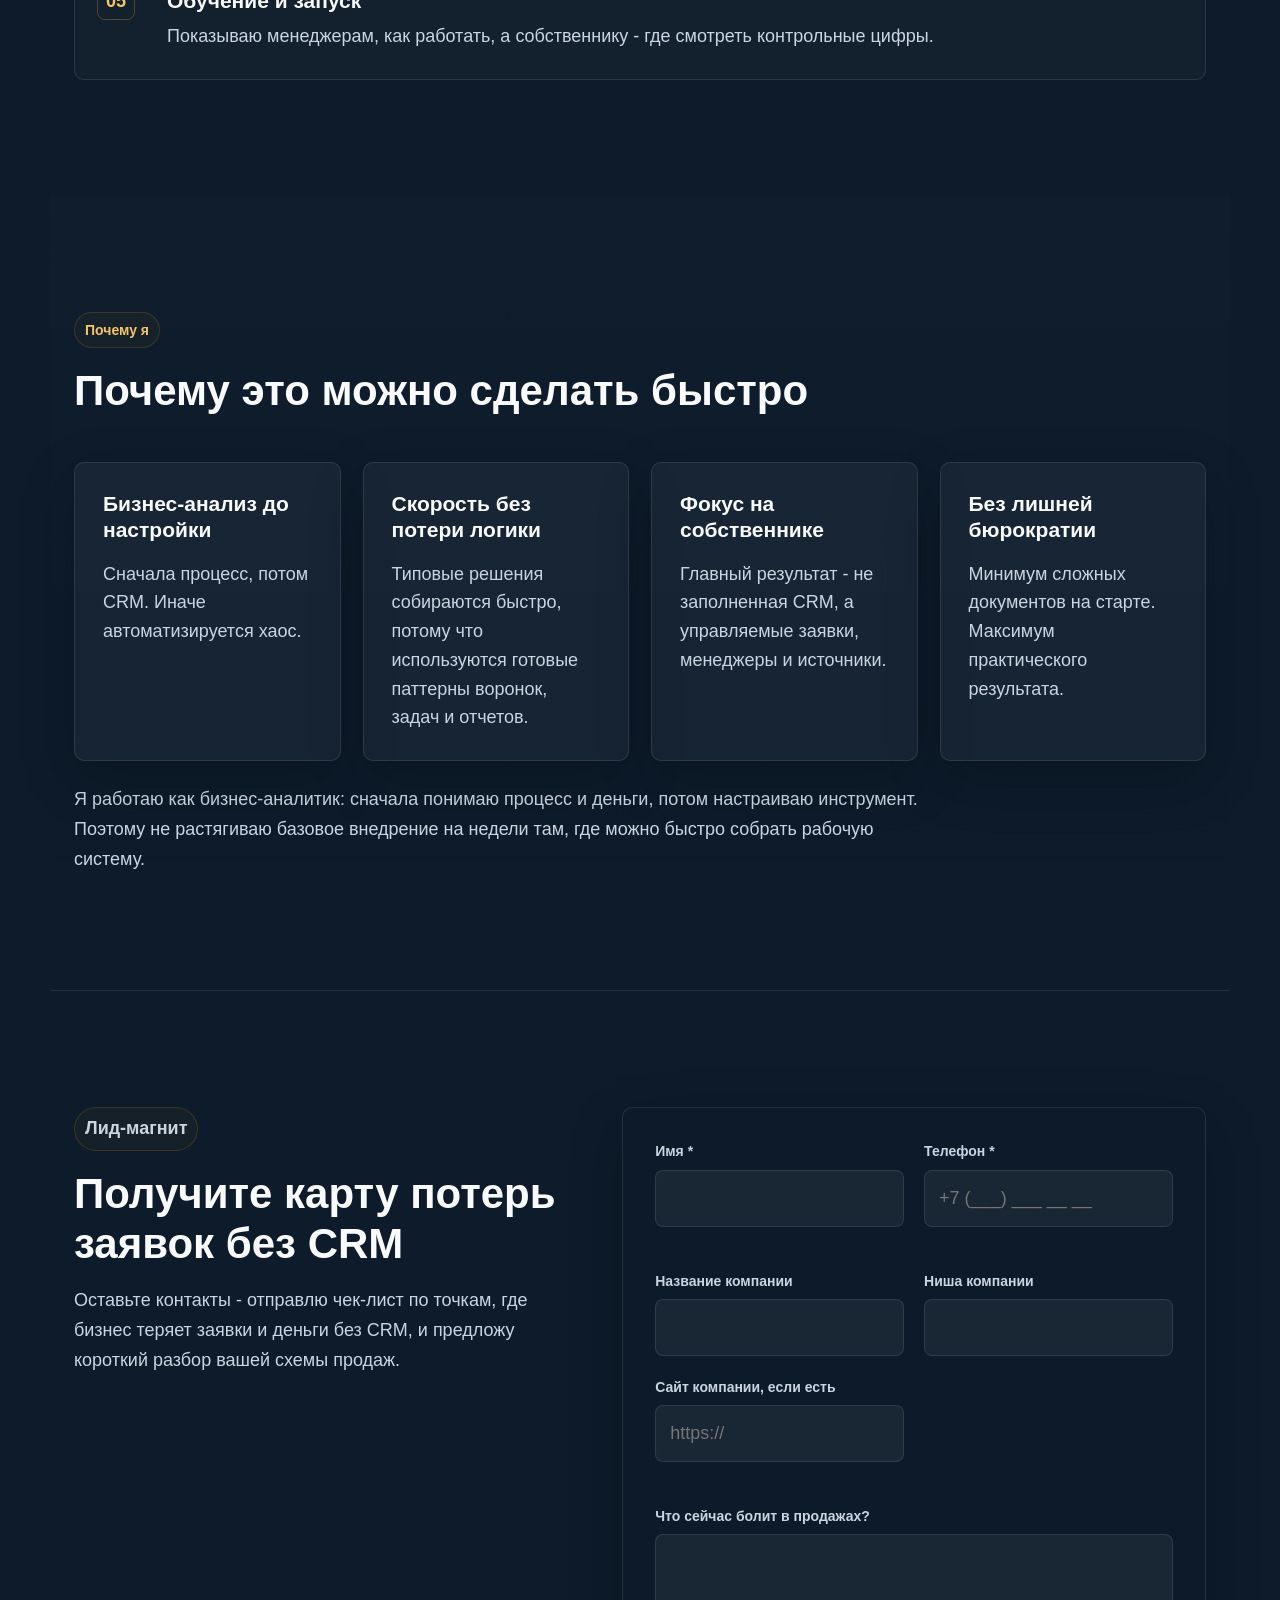
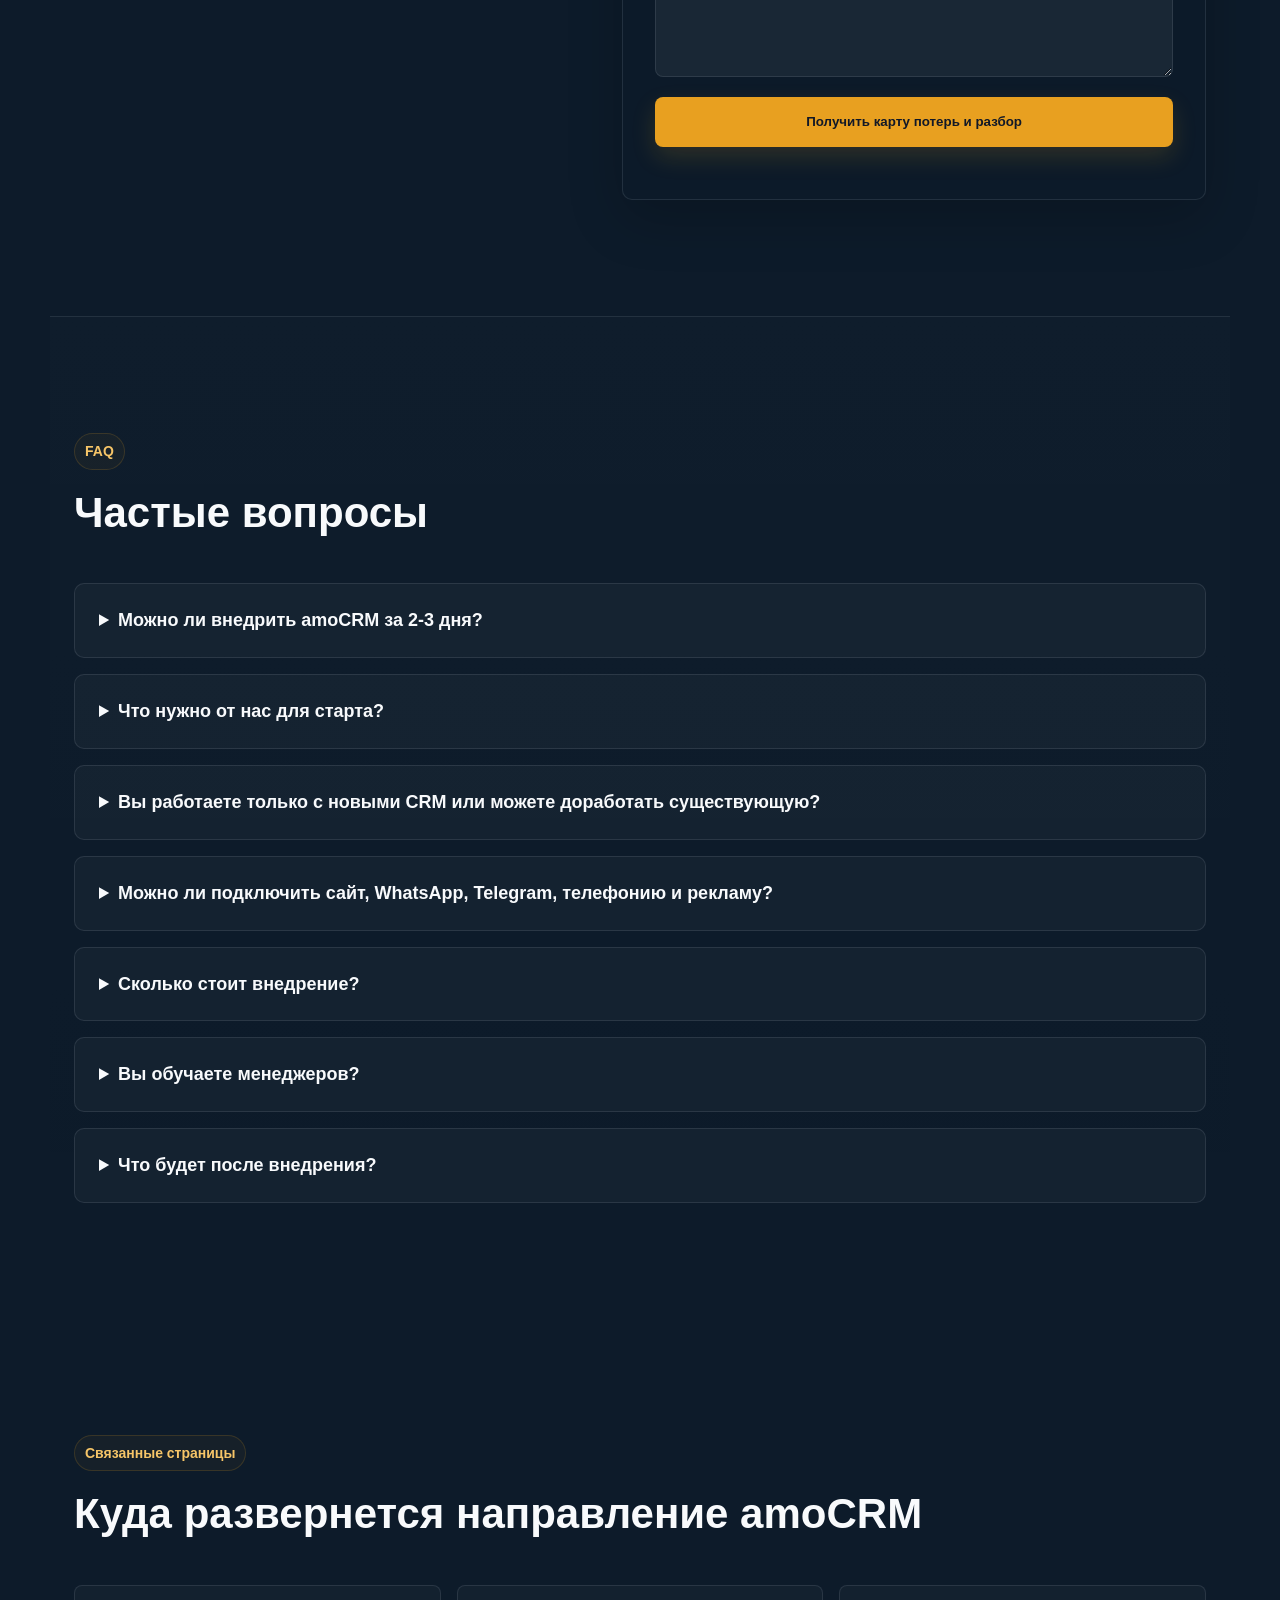
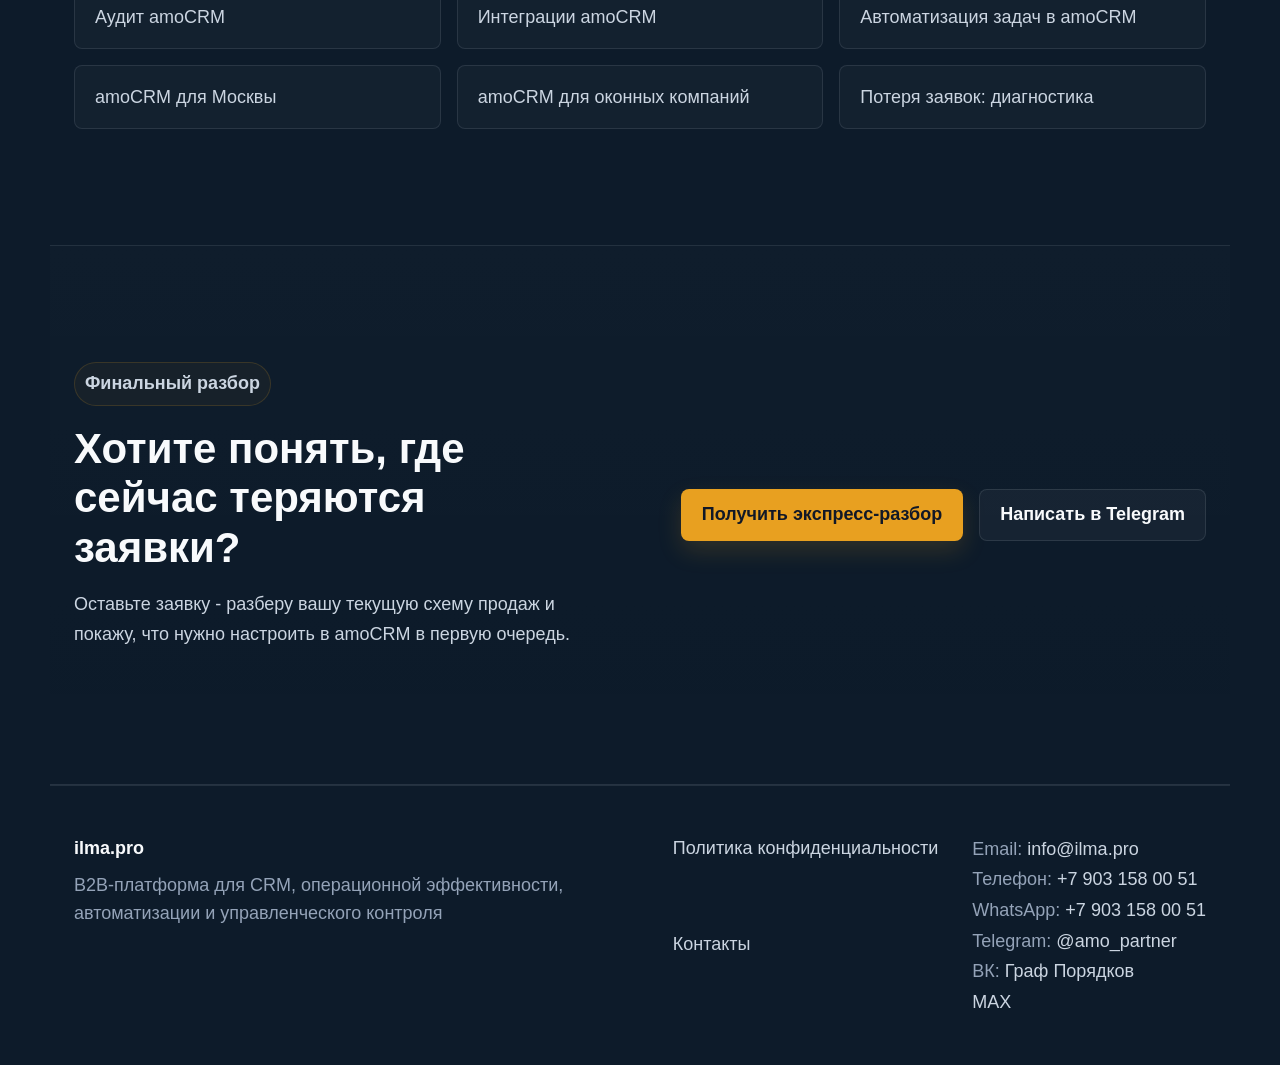
==== commit 4032db3a: "Fix SEO metadata and indexing files" ====
--- a/index.html
+++ b/index.html
@@ -6,13 +6,17 @@
   <title>Внедрение amoCRM за 2-3 дня - настройка CRM для контроля продаж</title>
   <meta name="description" content="Настрою amoCRM для малого бизнеса: заявки из сайта, звонков, WhatsApp, Telegram и рекламы, задачи менеджерам, контроль просрочек, источники и отчеты собственника.">
   <meta name="robots" content="index, follow">
-  <link rel="canonical" href="TODO_CANONICAL_BASE_URL/services/amocrm/">
+  <link rel="canonical" href="https://ilma.pro/">
 
   <meta property="og:title" content="Внедрение amoCRM за 2-3 дня - настройка CRM для контроля продаж">
   <meta property="og:description" content="Заявки, менеджеры, просрочки, источники и потери денег под контролем собственника.">
   <meta property="og:type" content="website">
-  <meta property="og:url" content="TODO_CANONICAL_BASE_URL/services/amocrm/">
-  <meta property="og:image" content="TODO_OG_IMAGE">
+  <meta property="og:url" content="https://ilma.pro/">
+  <meta property="og:site_name" content="ilma.pro">
+
+  <meta name="twitter:card" content="summary">
+  <meta name="twitter:title" content="Внедрение amoCRM за 2-3 дня - настройка CRM для контроля продаж">
+  <meta name="twitter:description" content="Заявки, менеджеры, просрочки, источники и потери денег под контролем собственника.">
 
   <link rel="stylesheet" href="css/style.css">
   <script src="js/script.js" defer></script>
@@ -25,8 +29,9 @@
   "description": "Настрою amoCRM для малого бизнеса: заявки из сайта, звонков, WhatsApp, Telegram и рекламы, задачи менеджерам, контроль просрочек, источники и отчеты собственника.",
   "areaServed": "Russia",
   "serviceType": "Внедрение amoCRM",
-  "url": "TODO_CANONICAL_BASE_URL/services/amocrm/",
+  "url": "https://ilma.pro/",
   "email": "info@ilma.pro",
+  "telephone": "+7 903 158 00 51",
   "parentOrganization": {
     "@type": "Organization",
     "name": "ilma.pro",
@@ -101,25 +106,35 @@
   <script type="application/ld+json">
   {
   "@context": "https://schema.org",
+  "@type": "WebSite",
+  "name": "ilma.pro",
+  "url": "https://ilma.pro/",
+  "description": "B2B-платформа для CRM, операционной эффективности, автоматизации и управленческого контроля",
+  "inLanguage": "ru-RU"
+}
+  </script>
+  <script type="application/ld+json">
+  {
+  "@context": "https://schema.org",
   "@type": "BreadcrumbList",
   "itemListElement": [
     {
       "@type": "ListItem",
       "position": 1,
       "name": "ilma.pro",
-      "item": "/"
+      "item": "https://ilma.pro/"
     },
     {
       "@type": "ListItem",
       "position": 2,
       "name": "Услуги",
-      "item": "/services/"
+      "item": "https://ilma.pro/services/"
     },
     {
       "@type": "ListItem",
       "position": 3,
       "name": "Внедрение amoCRM",
-      "item": "/services/amocrm/"
+      "item": "https://ilma.pro/services/amocrm/"
     }
   ]
 }
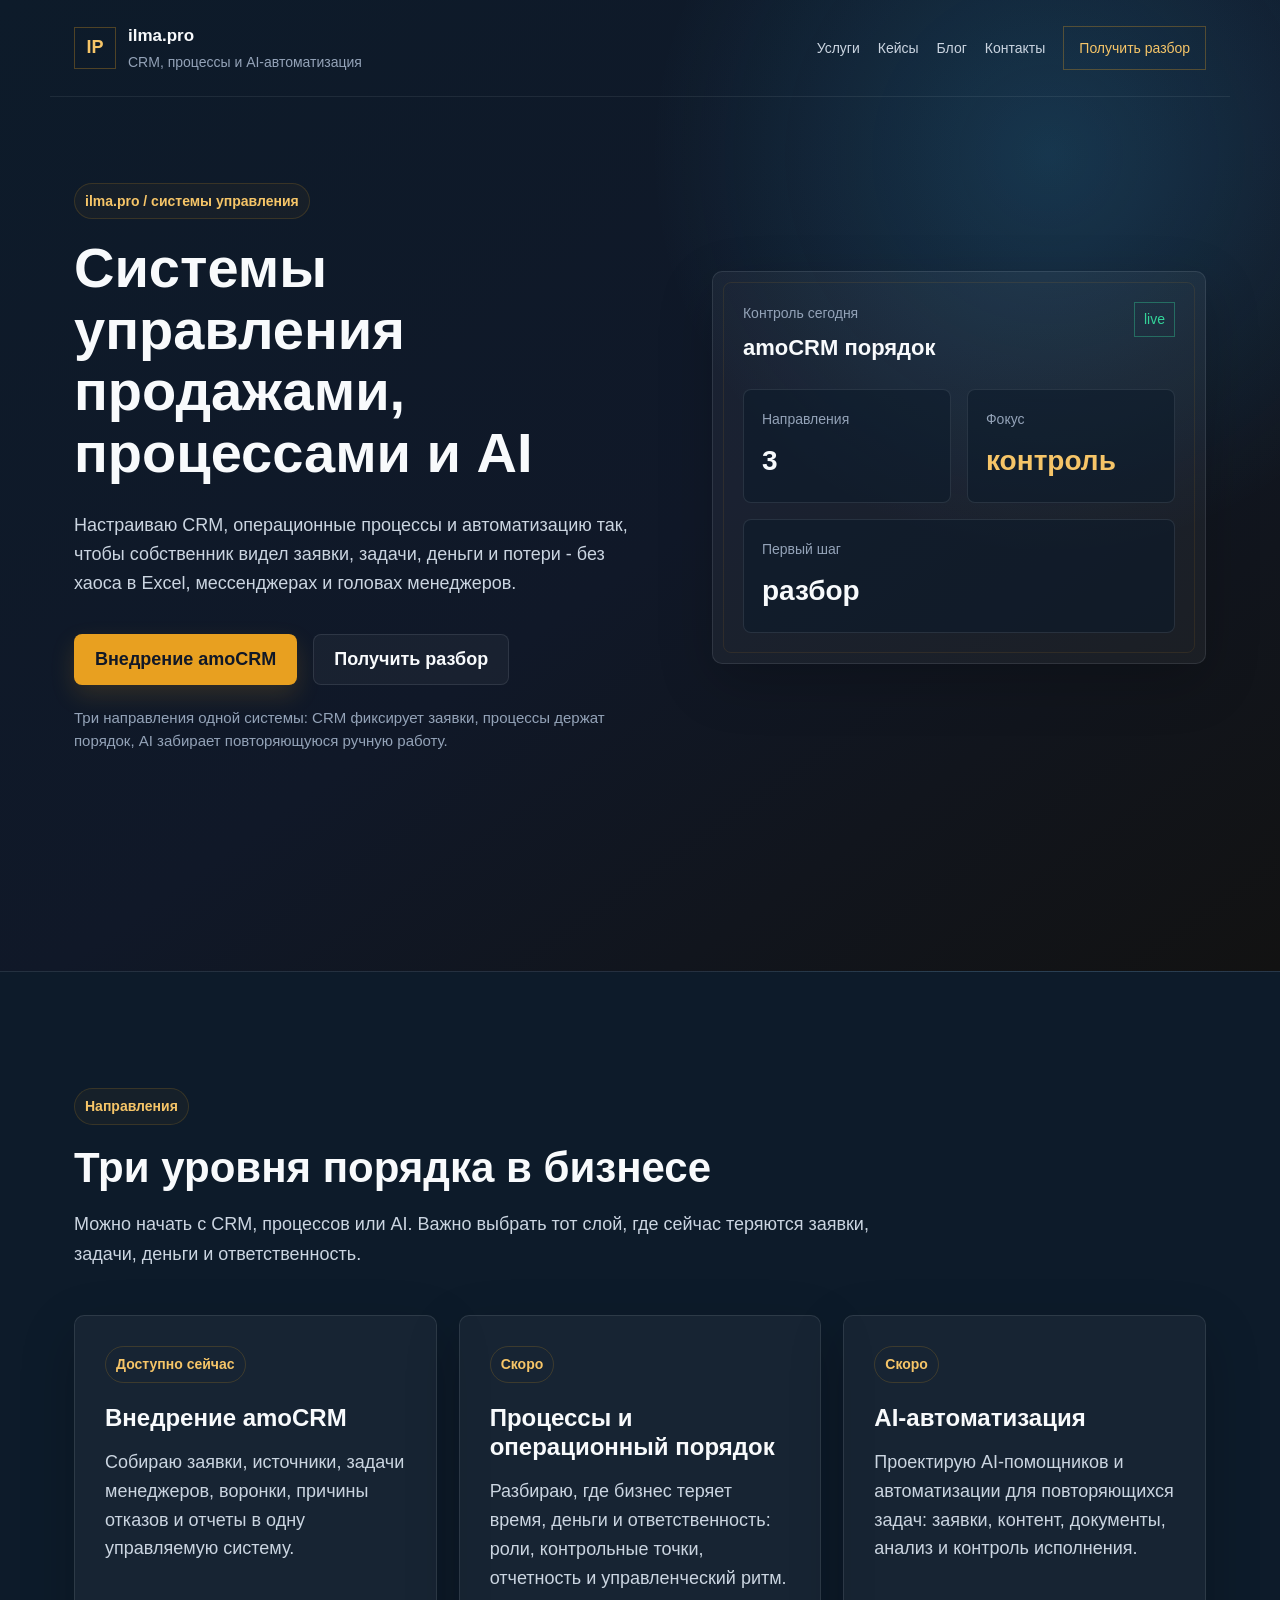
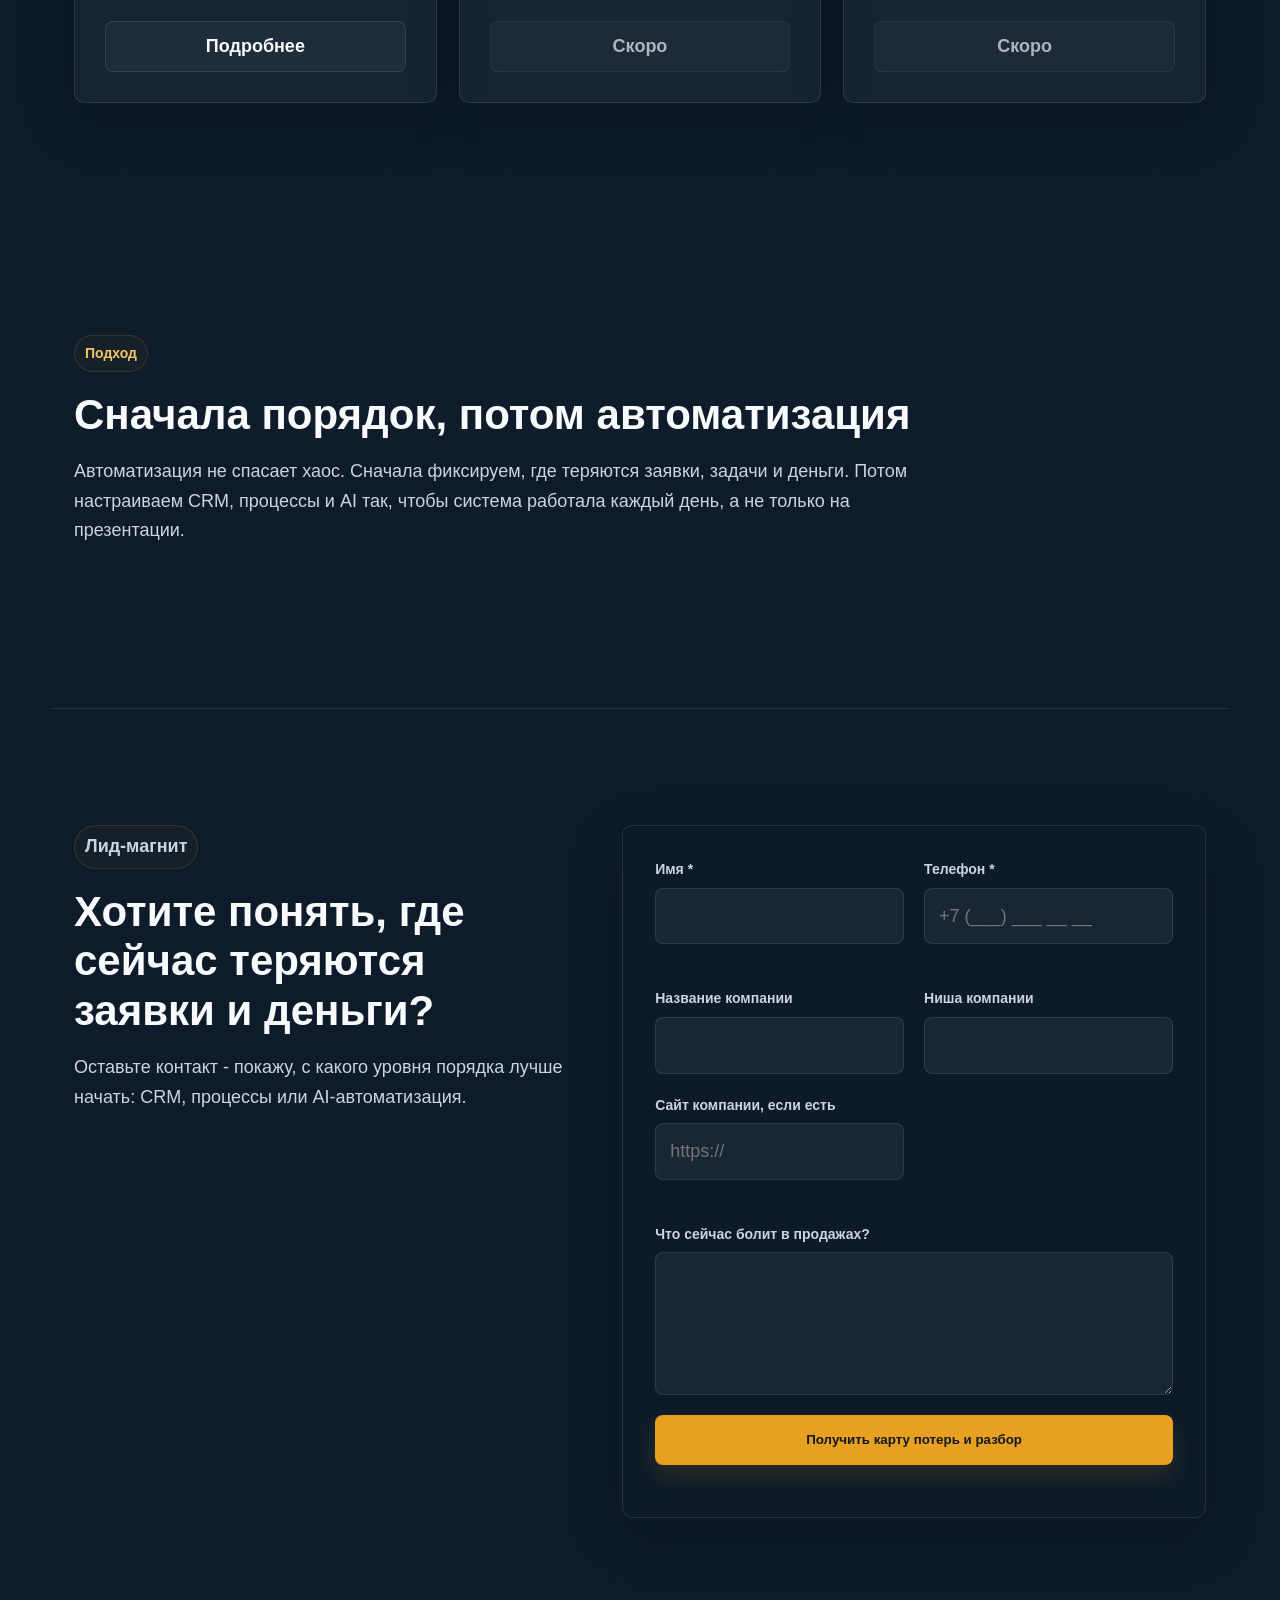
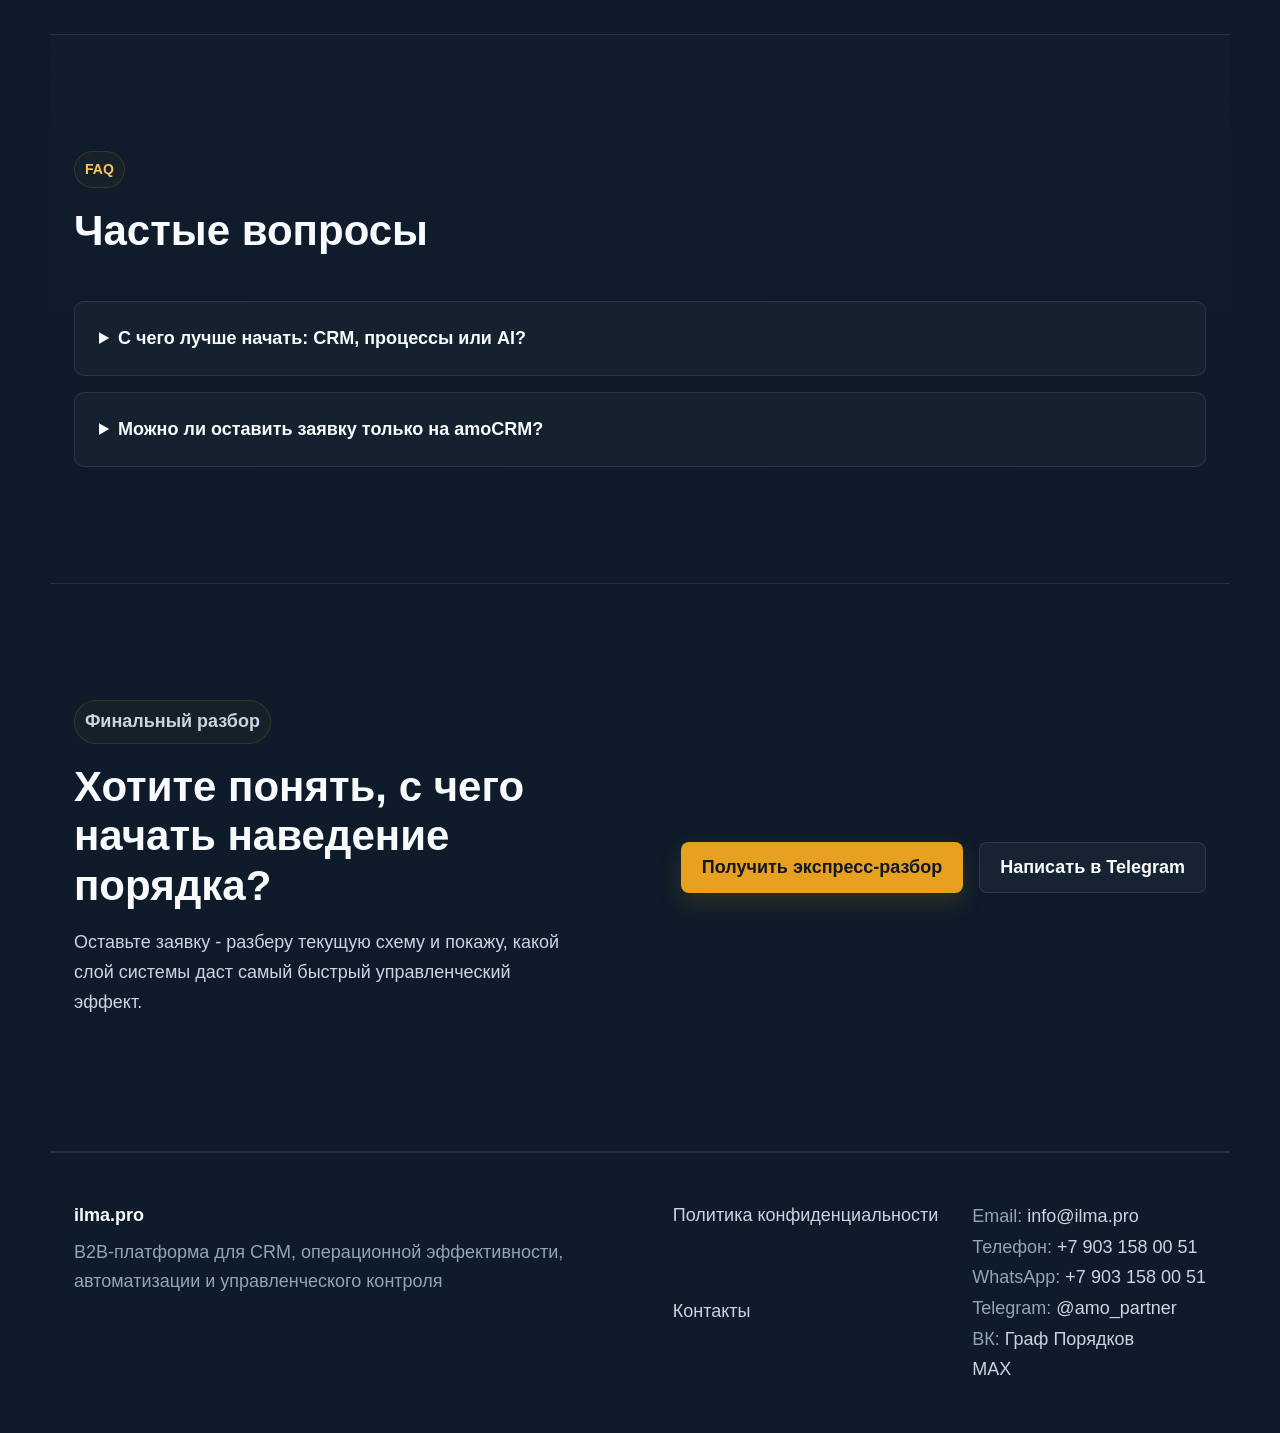
==== commit 36a966f7: "Move amoCRM page to service URL and add brand homepage" ====
--- a/index.html
+++ b/index.html
@@ -3,20 +3,20 @@
 <head>
   <meta charset="utf-8">
   <meta name="viewport" content="width=device-width, initial-scale=1">
-  <title>Внедрение amoCRM за 2-3 дня - настройка CRM для контроля продаж</title>
-  <meta name="description" content="Настрою amoCRM для малого бизнеса: заявки из сайта, звонков, WhatsApp, Telegram и рекламы, задачи менеджерам, контроль просрочек, источники и отчеты собственника.">
+  <title>ilma.pro - CRM, процессы и AI-автоматизация для управляемых продаж</title>
+  <meta name="description" content="Настройка CRM, операционных процессов и AI-автоматизации: заявки, задачи, деньги, потери и контроль собственника без хаоса в Excel и мессенджерах.">
   <meta name="robots" content="index, follow">
   <link rel="canonical" href="https://ilma.pro/">
 
-  <meta property="og:title" content="Внедрение amoCRM за 2-3 дня - настройка CRM для контроля продаж">
-  <meta property="og:description" content="Заявки, менеджеры, просрочки, источники и потери денег под контролем собственника.">
+  <meta property="og:title" content="ilma.pro - CRM, процессы и AI-автоматизация для управляемых продаж">
+  <meta property="og:description" content="CRM, операционные процессы и AI-автоматизация для бизнеса, которому нужен порядок в заявках, задачах, деньгах и ответственности.">
   <meta property="og:type" content="website">
   <meta property="og:url" content="https://ilma.pro/">
   <meta property="og:site_name" content="ilma.pro">
 
   <meta name="twitter:card" content="summary">
-  <meta name="twitter:title" content="Внедрение amoCRM за 2-3 дня - настройка CRM для контроля продаж">
-  <meta name="twitter:description" content="Заявки, менеджеры, просрочки, источники и потери денег под контролем собственника.">
+  <meta name="twitter:title" content="ilma.pro - CRM, процессы и AI-автоматизация для управляемых продаж">
+  <meta name="twitter:description" content="CRM, операционные процессы и AI-автоматизация для бизнеса, которому нужен порядок в заявках, задачах, деньгах и ответственности.">
 
   <link rel="stylesheet" href="css/style.css">
   <script src="js/script.js" defer></script>
@@ -25,10 +25,10 @@
   {
   "@context": "https://schema.org",
   "@type": "ProfessionalService",
-  "name": "Граф Порядков",
-  "description": "Настрою amoCRM для малого бизнеса: заявки из сайта, звонков, WhatsApp, Telegram и рекламы, задачи менеджерам, контроль просрочек, источники и отчеты собственника.",
+  "name": "ilma.pro",
+  "description": "Настройка CRM, операционных процессов и AI-автоматизации: заявки, задачи, деньги, потери и контроль собственника без хаоса в Excel и мессенджерах.",
   "areaServed": "Russia",
-  "serviceType": "Внедрение amoCRM",
+  "serviceType": "CRM, процессы и AI-автоматизация",
   "url": "https://ilma.pro/",
   "email": "info@ilma.pro",
   "telephone": "+7 903 158 00 51",
@@ -46,58 +46,18 @@
   "mainEntity": [
     {
       "@type": "Question",
-      "name": "Можно ли внедрить amoCRM за 2-3 дня?",
+      "name": "С чего лучше начать: CRM, процессы или AI?",
       "acceptedAnswer": {
         "@type": "Answer",
-        "text": "Да, если задача - быстро собрать рабочий порядок: воронка, поля, задачи, источники, базовые интеграции и контроль. Сложные кастомные интеграции и разработка виджетов считаются отдельно."
+        "text": "Сначала нужно найти главный источник потерь. Если теряются заявки - начинаем с CRM. Если непонятна ответственность - с процессов. Если порядок уже есть и много повторяющейся ручной работы - с AI-автоматизации."
       }
     },
     {
       "@type": "Question",
-      "name": "Что нужно от нас для старта?",
+      "name": "Можно ли оставить заявку только на amoCRM?",
       "acceptedAnswer": {
         "@type": "Answer",
-        "text": "Доступ в amoCRM, описание процесса продаж, список менеджеров, источники заявок, доступы к сайту/формам/телефонии/интеграциям, если они нужны."
-      }
-    },
-    {
-      "@type": "Question",
-      "name": "Вы работаете только с новыми CRM или можете доработать существующую?",
-      "acceptedAnswer": {
-        "@type": "Answer",
-        "text": "Можно и с нуля, и с уже созданной amoCRM. Часто задача как раз в том, чтобы разобрать старую CRM, убрать хаос и сделать понятную систему."
-      }
-    },
-    {
-      "@type": "Question",
-      "name": "Можно ли подключить сайт, WhatsApp, Telegram, телефонию и рекламу?",
-      "acceptedAnswer": {
-        "@type": "Answer",
-        "text": "Да, через готовые интеграции и доступные API/виджеты. Конкретный состав зависит от вашего сайта, телефонии и каналов связи."
-      }
-    },
-    {
-      "@type": "Question",
-      "name": "Сколько стоит внедрение?",
-      "acceptedAnswer": {
-        "@type": "Answer",
-        "text": "Быстрый старт - от 69 000 ₽, полноценное внедрение для отдела продаж - от 149 000 ₽, управленческая система для собственника - от 250 000 ₽. Точная стоимость зависит от количества воронок, пользователей и интеграций."
-      }
-    },
-    {
-      "@type": "Question",
-      "name": "Вы обучаете менеджеров?",
-      "acceptedAnswer": {
-        "@type": "Answer",
-        "text": "Да. После настройки проводится короткое обучение: как вести сделку, ставить задачи, фиксировать результат и не ломать аналитику."
-      }
-    },
-    {
-      "@type": "Question",
-      "name": "Что будет после внедрения?",
-      "acceptedAnswer": {
-        "@type": "Answer",
-        "text": "Можно оставить сопровождение: доработки, контроль ошибок, новые автоматизации, ежемесячный разбор воронки и рекомендации по улучшению продаж."
+        "text": "Да. Сейчас направление внедрения amoCRM доступно как отдельная услуга на странице /services/amocrm/."
       }
     }
   ]
@@ -113,34 +73,24 @@
   "inLanguage": "ru-RU"
 }
   </script>
-  <script type="application/ld+json">
-  {
-  "@context": "https://schema.org",
-  "@type": "BreadcrumbList",
-  "itemListElement": [
-    {
-      "@type": "ListItem",
-      "position": 1,
-      "name": "ilma.pro",
-      "item": "https://ilma.pro/"
-    },
-    {
-      "@type": "ListItem",
-      "position": 2,
-      "name": "Услуги",
-      "item": "https://ilma.pro/services/"
-    },
-    {
-      "@type": "ListItem",
-      "position": 3,
-      "name": "Внедрение amoCRM",
-      "item": "https://ilma.pro/services/amocrm/"
-    }
-  ]
-}
-  </script>
+  
 </head>
 <body>
+  
+  <!-- Yandex.Metrika counter -->
+  <script type="text/javascript">
+      (function(m,e,t,r,i,k,a){
+          m[i]=m[i]||function(){(m[i].a=m[i].a||[]).push(arguments)};
+          m[i].l=1*new Date();
+          for (var j = 0; j < document.scripts.length; j++) {if (document.scripts[j].src === r) { return; }}
+          k=e.createElement(t),a=e.getElementsByTagName(t)[0],k.async=1,k.src=r,a.parentNode.insertBefore(k,a)
+      })(window, document,'script','https://mc.yandex.ru/metrika/tag.js?id=109472354', 'ym');
+
+      ym(109472354, 'init', {ssr:true, webvisor:true, clickmap:true, referrer: document.referrer, url: location.href, accurateTrackBounce:true, trackLinks:true});
+  </script>
+  <noscript><div><img src="https://mc.yandex.ru/watch/109472354" style="position:absolute; left:-9999px;" alt="" /></div></noscript>
+  <!-- /Yandex.Metrika counter -->
+
   
   <header class="site-header">
     <nav class="nav nav-platform" aria-label="Навигация платформы">
@@ -165,18 +115,18 @@
         <a class="nav-cta" href="#lead">Получить разбор</a>
       </div>
     </nav>
-    <div class="breadcrumbs" aria-label="Хлебные крошки"><a href="/">ilma.pro</a><span>/</span><a href="/services/">Услуги</a><span>/</span><a href="/services/amocrm/">Внедрение amoCRM</a></div>
+    
     
     <section class="hero" id="top">
       <div class="hero-copy" data-animate="reveal">
-        <p class="eyebrow">Граф Порядков / страница услуги amoCRM</p>
-        <h1>Внедрение amoCRM за 2-3 дня: заявки, менеджеры и потери денег под контролем</h1>
-        <p class="hero-lead">Настраиваю amoCRM так, чтобы собственник видел все заявки, источники, просрочки, задачи менеджеров и места, где бизнес теряет деньги. Без долгих внедрений и абстрактной автоматизации.</p>
+        <p class="eyebrow">ilma.pro / системы управления</p>
+        <h1>Системы управления продажами, процессами и AI</h1>
+        <p class="hero-lead">Настраиваю CRM, операционные процессы и автоматизацию так, чтобы собственник видел заявки, задачи, деньги и потери - без хаоса в Excel, мессенджерах и головах менеджеров.</p>
         <div class="hero-actions">
-          <a class="button button-primary" href="#lead">Получить экспресс-разбор</a>
-          <a class="button button-ghost" href="#setup">Что будет настроено</a>
-        </div>
-        <p class="hero-note">Для компаний, где заявки приходят из сайта, звонков, WhatsApp, Telegram, Авито, ВК и рекламы.</p>
+          <a class="button button-primary" href="/services/amocrm/">Внедрение amoCRM</a>
+          <a class="button button-ghost" href="#lead">Получить разбор</a>
+        </div>
+        <p class="hero-note">Три направления одной системы: CRM фиксирует заявки, процессы держат порядок, AI забирает повторяющуюся ручную работу.</p>
       </div>
 
       <div class="dashboard-card" aria-label="Mockup CRM-дашборда" data-animate="reveal">
@@ -188,349 +138,72 @@
           <span>live</span>
         </div>
         <div class="metric-grid">
-          <div class="metric"><span>Новые заявки</span><strong data-counter="18">18</strong></div>
-<div class="metric danger"><span>Без ответа</span><strong data-counter="3">3</strong></div>
-<div class="metric warning"><span>Просроченные задачи</span><strong data-counter="7">7</strong></div>
-<div class="metric"><span>Сделки без шага</span><strong data-counter="11">11</strong></div>
-<div class="metric warning wide"><span>Потери на этапе КП</span><strong>24%</strong></div>
-<div class="metric wide"><span>Лучший источник</span><strong>Яндекс Директ</strong></div>
+          <div class="metric"><span>Направления</span><strong data-counter="3">3</strong></div>
+<div class="metric warning"><span>Фокус</span><strong>контроль</strong></div>
+<div class="metric wide"><span>Первый шаг</span><strong>разбор</strong></div>
         </div>
       </div>
 
       <div class="hero-benefits" aria-label="Преимущества" data-animate="reveal-list">
-        <span>Быстрый запуск: 2-3 дня</span>
-<span>Фокус на деньгах, а не на кнопках</span>
-<span>Контроль менеджеров и источников заявок</span>
+        <span>CRM для заявок и продаж</span>
+<span>Процессы для ответственности</span>
+<span>AI для повторяющихся задач</span>
       </div>
     </section>
   </header>
 
   <main>
     
-    <section class="section" id="problems">
+    <section class="section" id="directions">
       <div class="section-heading">
-        <p class="eyebrow">Проблемы</p>
-        <h2>CRM уже есть или нужна, но порядок в продажах все равно не появился?</h2>
-      </div>
-      <div class="cards-grid six">
+        <p class="eyebrow">Направления</p>
+        <h2>Три уровня порядка в бизнесе</h2>
+        <p>Можно начать с CRM, процессов или AI. Важно выбрать тот слой, где сейчас теряются заявки, задачи, деньги и ответственность.</p>
+      </div>
+      <div class="direction-grid">
         
-        <article class="card" data-animate="reveal">
-          <h3>Заявки теряются</h3>
-          <p>Сайт, звонки, мессенджеры и реклама живут отдельно. Менеджеры отвечают не всем, а собственник узнает об этом слишком поздно.</p>
+        <article class="direction-card" data-animate="reveal">
+          <div>
+            <span class="direction-status">Доступно сейчас</span>
+            <h3>Внедрение amoCRM</h3>
+            <p>Собираю заявки, источники, задачи менеджеров, воронки, причины отказов и отчеты в одну управляемую систему.</p>
+          </div>
+          <a class="button button-ghost" href="/services/amocrm/">Подробнее</a>
         </article>
 
-        <article class="card" data-animate="reveal">
-          <h3>Менеджеры работают без контроля</h3>
-          <p>Нет понятной картины: кто перезвонил, кто забыл, у кого сделки висят без следующего шага.</p>
+        <article class="direction-card is-disabled" data-animate="reveal">
+          <div>
+            <span class="direction-status">Скоро</span>
+            <h3>Процессы и операционный порядок</h3>
+            <p>Разбираю, где бизнес теряет время, деньги и ответственность: роли, контрольные точки, отчетность и управленческий ритм.</p>
+          </div>
+          <span class="button button-ghost disabled-link" aria-disabled="true">Скоро</span>
         </article>
 
-        <article class="card" data-animate="reveal">
-          <h3>Реклама есть, аналитики нет</h3>
-          <p>Деньги уходят в Директ, ВК и другие каналы, но не видно, какие заявки дошли до денег.</p>
+        <article class="direction-card is-disabled" data-animate="reveal">
+          <div>
+            <span class="direction-status">Скоро</span>
+            <h3>AI-автоматизация</h3>
+            <p>Проектирую AI-помощников и автоматизации для повторяющихся задач: заявки, контент, документы, анализ и контроль исполнения.</p>
+          </div>
+          <span class="button button-ghost disabled-link" aria-disabled="true">Скоро</span>
         </article>
-
-        <article class="card" data-animate="reveal">
-          <h3>CRM превращается в склад сделок</h3>
-          <p>Сделки заведены, но нет правил, задач, причин отказов и нормальной управленческой логики.</p>
-        </article>
-
-        <article class="card" data-animate="reveal">
-          <h3>Собственник смотрит в Excel</h3>
-          <p>Данные приходится собирать вручную, а CRM не отвечает на главный вопрос: где теряются деньги.</p>
-        </article>
-
-        <article class="card" data-animate="reveal">
-          <h3>Внедрение растягивают</h3>
-          <p>Интеграторы продают длинный проект, хотя базовый порядок можно собрать намного быстрее.</p>
-        </article>
-      </div>
-    </section>
-
-    <section class="section split-section" id="solution">
+      </div>
+    </section>
+
+    <section class="section principle-section" id="order-first">
       <div class="section-heading">
-        <p class="eyebrow">Решение</p>
-        <h2>Я собираю amoCRM как систему контроля продаж, а не как набор полей</h2>
-        <p>Сначала разбираю вашу реальную схему продаж: откуда приходят заявки, кто их обрабатывает, где менеджеры тормозят, какие этапы влияют на деньги. Потом настраиваю amoCRM так, чтобы каждый лид, задача, источник и отказ были видны собственнику.</p>
-      </div>
-      <div class="flow">
-        
-        <article data-animate="reveal">
-          <span>1</span>
-          <h3>Заявка попадает в CRM</h3>
-          <p>Сайт, формы, звонки, WhatsApp, Telegram, Авито, ВК, реклама.</p>
-        </article>
-
-        <article data-animate="reveal">
-          <span>2</span>
-          <h3>Менеджер получает задачу</h3>
-          <p>Автоматические задачи, сроки, напоминания, контроль просрочек.</p>
-        </article>
-
-        <article data-animate="reveal">
-          <span>3</span>
-          <h3>Сделка движется по понятной воронке</h3>
-          <p>Этапы, обязательные поля, причины отказов, шаблоны коммуникаций.</p>
-        </article>
-
-        <article data-animate="reveal">
-          <span>4</span>
-          <h3>Собственник видит цифры</h3>
-          <p>Источники, конверсия, потери, просрочки, работа менеджеров, прогноз продаж.</p>
-        </article>
-      </div>
-    </section>
-
-    <section class="section" id="setup">
-      <div class="section-heading">
-        <p class="eyebrow">Что настроим</p>
-        <h2>Что можно настроить уже на первом внедрении</h2>
-      </div>
-      <div class="check-grid">
-        <span>Воронка продаж под ваш процесс</span>
-<span>Поля сделки, контакта и компании</span>
-<span>Источники заявок и UTM-метки</span>
-<span>Интеграция сайта с amoCRM</span>
-<span>Заявки из форм в сделки</span>
-<span>Подключение телефонии, если есть</span>
-<span>WhatsApp/Telegram через готовые интеграции, если есть</span>
-<span>Автоматические задачи менеджерам</span>
-<span>Уведомления о просрочках</span>
-<span>Причины отказов</span>
-<span>Шаблоны сообщений</span>
-<span>Контроль сделок без следующего шага</span>
-<span>Базовый отчет для собственника</span>
-<span>Обучение менеджеров</span>
-<span>Инструкция по работе в CRM</span>
-      </div>
-      <p class="note-box">Состав зависит от текущей ситуации: кому-то достаточно быстро собрать порядок, кому-то нужно связать сайт, рекламу, мессенджеры, телефонию и аналитику.</p>
-    </section>
-
-    <section class="section" id="industries">
-      <div class="section-heading">
-        <p class="eyebrow">Ниши</p>
-        <h2>Лучше всего подходит бизнесам, где нельзя терять заявки</h2>
-      </div>
-      <div class="cards-grid industries">
-        
-        <article class="card" data-animate="reveal">
-          <h3>Оконные компании и ремонт окон</h3>
-          <p>Заявки из сайта, звонков, мессенджеров и рекламы собираются в одну воронку: от обращения до замера, КП, оплаты и выполнения работ.</p>
-        </article>
-
-        <article class="card" data-animate="reveal">
-          <h3>Ремонт, строительство, отделка</h3>
-          <p>Контроль этапов от первичного обращения до сметы, договора, оплаты и завершения работ.</p>
-        </article>
-
-        <article class="card" data-animate="reveal">
-          <h3>Выездные мастера и сервисные службы</h3>
-          <p>Назначение ответственных, сроки выезда, повторные заявки и контроль просрочек в одном месте.</p>
-        </article>
-
-        <article class="card" data-animate="reveal">
-          <h3>Клиники и медицинские услуги</h3>
-          <p>Заявки из рекламы и мессенджеров не теряются, администраторы видят следующий шаг по каждому пациенту.</p>
-        </article>
-
-        <article class="card" data-animate="reveal">
-          <h3>Образовательные центры и курсы</h3>
-          <p>Воронка от заявки до консультации, оплаты и повторного касания с понятной аналитикой источников.</p>
-        </article>
-
-        <article class="card" data-animate="reveal">
-          <h3>Мебель, кухни, двери</h3>
-          <p>Контроль замеров, КП, согласований, оплат и причин отказа после расчета.</p>
-        </article>
-
-        <article class="card" data-animate="reveal">
-          <h3>Франшизы и сети услуг</h3>
-          <p>Единые правила обработки лидов, контроль филиалов и сравнение источников заявок.</p>
-        </article>
-
-        <article class="card" data-animate="reveal">
-          <h3>B2B-продажи и оптовые компании</h3>
-          <p>Прозрачные этапы сделки, задачи менеджерам, история коммуникаций и прогноз продаж.</p>
-        </article>
-      </div>
-    </section>
-
-    <section class="section" id="packages">
-      <div class="section-heading">
-        <p class="eyebrow">Тарифы</p>
-        <h2>Пакеты внедрения</h2>
-      </div>
-      <div class="price-grid">
-        
-        <article class="price-card" data-animate="reveal">
-          
-          <h3>Быстрый старт</h3>
-          <p class="price">от 69 000 ₽</p>
-          <p>Для малого бизнеса, которому нужно быстро навести порядок в заявках и воронке.</p>
-          <ul>
-            <li>1 воронка продаж</li>
-<li>базовые поля и этапы</li>
-<li>источники заявок</li>
-<li>причины отказов</li>
-<li>базовые задачи</li>
-<li>обучение 1 команды</li>
-<li>инструкция</li>
-          </ul>
-          <p class="term">Срок: 1-2 дня</p>
-          <a class="button button-ghost" href="#lead">Обсудить быстрый старт</a>
-        </article>
-
-        <article class="price-card recommended" data-animate="reveal">
-          <span class="badge">Рекомендуемый</span>
-          <h3>Отдел продаж под контролем</h3>
-          <p class="price">от 149 000 ₽</p>
-          <p>Для компаний, где есть несколько менеджеров, реклама, сайт, звонки и мессенджеры.</p>
-          <ul>
-            <li>1-2 воронки</li>
-<li>сайт → amoCRM</li>
-<li>формы → сделки</li>
-<li>UTM-метки</li>
-<li>задачи и контроль просрочек</li>
-<li>шаблоны сообщений</li>
-<li>базовая аналитика по источникам</li>
-<li>отчет собственника</li>
-<li>обучение менеджеров</li>
-          </ul>
-          <p class="term">Срок: 3-5 дней</p>
-          <a class="button button-primary" href="#lead">Получить расчет</a>
-        </article>
-
-        <article class="price-card" data-animate="reveal">
-          
-          <h3>Собственник видит все</h3>
-          <p class="price">от 250 000 ₽</p>
-          <p>Для бизнеса, где CRM должна стать управленческой системой, а не просто списком сделок.</p>
-          <ul>
-            <li>глубокий разбор процесса продаж</li>
-<li>расширенная логика воронок</li>
-<li>контроль менеджеров</li>
-<li>управленческие отчеты</li>
-<li>аналитика потерь</li>
-<li>правила ведения CRM</li>
-<li>регламенты и инструкции</li>
-<li>повторный аудит через 2 недели</li>
-          </ul>
-          <p class="term">Срок: 5-10 дней</p>
-          <a class="button button-ghost" href="#lead">Запросить аудит</a>
-        </article>
-      </div>
-    </section>
-
-    <section class="section result-section" id="result">
-      <div class="section-heading">
-        <p class="eyebrow">Результат</p>
-        <h2>Как выглядит результат</h2>
-      </div>
-      <div class="before-after">
-        <article class="compare-card">
-          <h3>До</h3>
-          <ul>
-            <li>заявки в WhatsApp, на почте и в звонках;</li>
-<li>часть обращений не заведена в CRM;</li>
-<li>менеджеры забывают перезвонить;</li>
-<li>собственник не видит, какие источники дают деньги;</li>
-<li>сделки закрываются без причин отказа.</li>
-          </ul>
-        </article>
-        <article class="compare-card after">
-          <h3>После</h3>
-          <ul>
-            <li>все заявки попадают в amoCRM;</li>
-<li>на каждую заявку назначается ответственный;</li>
-<li>просрочки видны руководителю;</li>
-<li>сделки нельзя закрыть без причины;</li>
-<li>источники и UTM сохраняются;</li>
-<li>собственник видит ежедневную картину продаж.</li>
-          </ul>
-        </article>
-        <div class="source-table" role="img" aria-label="Mockup таблицы эффективности источников">
-          <div class="table-row head"><span>Источник</span><span>Заявки</span><span>КП</span><span>Продажи</span><span>Потери</span></div>
-          <div class="table-row"><span>Яндекс Директ</span><span>42</span><span>21</span><span>8</span><span>14</span></div>
-<div class="table-row"><span>Сайт SEO</span><span>18</span><span>11</span><span>5</span><span>3</span></div>
-<div class="table-row"><span>WhatsApp</span><span>25</span><span>14</span><span>6</span><span>5</span></div>
-<div class="table-row"><span>Авито</span><span>31</span><span>9</span><span>2</span><span>12</span></div>
-        </div>
-      </div>
-    </section>
-
-    <section class="section" id="process">
-      <div class="section-heading">
-        <p class="eyebrow">Процесс</p>
-        <h2>Как проходит внедрение</h2>
-      </div>
-      <div class="process-list">
-        
-        <article data-animate="reveal">
-          <span>01</span>
-          <h3>Экспресс-разбор</h3>
-          <p>30-45 минут: смотрим источники заявок, текущую CRM/Excel, менеджеров, этапы и хаос.</p>
-        </article>
-
-        <article data-animate="reveal">
-          <span>02</span>
-          <h3>Схема будущей CRM</h3>
-          <p>Фиксируем воронку, поля, этапы, задачи, источники и правила.</p>
-        </article>
-
-        <article data-animate="reveal">
-          <span>03</span>
-          <h3>Настройка amoCRM</h3>
-          <p>Собираю систему: воронки, поля, задачи, интеграции, шаблоны, отчеты.</p>
-        </article>
-
-        <article data-animate="reveal">
-          <span>04</span>
-          <h3>Проверка на реальных сценариях</h3>
-          <p>Прогоняем заявки из сайта, звонка, мессенджера, рекламы и проверяем, что ничего не теряется.</p>
-        </article>
-
-        <article data-animate="reveal">
-          <span>05</span>
-          <h3>Обучение и запуск</h3>
-          <p>Показываю менеджерам, как работать, а собственнику - где смотреть контрольные цифры.</p>
-        </article>
-      </div>
-    </section>
-
-    <section class="section" id="why">
-      <div class="section-heading">
-        <p class="eyebrow">Почему я</p>
-        <h2>Почему это можно сделать быстро</h2>
-      </div>
-      <div class="cards-grid four">
-        
-        <article class="card" data-animate="reveal">
-          <h3>Бизнес-анализ до настройки</h3>
-          <p>Сначала процесс, потом CRM. Иначе автоматизируется хаос.</p>
-        </article>
-
-        <article class="card" data-animate="reveal">
-          <h3>Скорость без потери логики</h3>
-          <p>Типовые решения собираются быстро, потому что используются готовые паттерны воронок, задач и отчетов.</p>
-        </article>
-
-        <article class="card" data-animate="reveal">
-          <h3>Фокус на собственнике</h3>
-          <p>Главный результат - не заполненная CRM, а управляемые заявки, менеджеры и источники.</p>
-        </article>
-
-        <article class="card" data-animate="reveal">
-          <h3>Без лишней бюрократии</h3>
-          <p>Минимум сложных документов на старте. Максимум практического результата.</p>
-        </article>
-      </div>
-      <p class="section-after-text">Я работаю как бизнес-аналитик: сначала понимаю процесс и деньги, потом настраиваю инструмент. Поэтому не растягиваю базовое внедрение на недели там, где можно быстро собрать рабочую систему.</p>
+        <p class="eyebrow">Подход</p>
+        <h2>Сначала порядок, потом автоматизация</h2>
+        <p>Автоматизация не спасает хаос. Сначала фиксируем, где теряются заявки, задачи и деньги. Потом настраиваем CRM, процессы и AI так, чтобы система работала каждый день, а не только на презентации.</p>
+      </div>
     </section>
 
     <section class="section lead-section" id="lead">
       <div class="lead-copy">
         <p class="eyebrow">Лид-магнит</p>
-        <h2>Получите карту потерь заявок без CRM</h2>
-        <p>Оставьте контакты - отправлю чек-лист по точкам, где бизнес теряет заявки и деньги без CRM, и предложу короткий разбор вашей схемы продаж.</p>
+        <h2>Хотите понять, где сейчас теряются заявки и деньги?</h2>
+        <p>Оставьте контакт - покажу, с какого уровня порядка лучше начать: CRM, процессы или AI-автоматизация.</p>
       </div>
       <form class="lead-form" id="lead-form" novalidate>
         <div class="form-row">
@@ -580,40 +253,20 @@
         <h2>Частые вопросы</h2>
       </div>
       <div class="faq-list">
-        <details><summary>Можно ли внедрить amoCRM за 2-3 дня?</summary><p>Да, если задача - быстро собрать рабочий порядок: воронка, поля, задачи, источники, базовые интеграции и контроль. Сложные кастомные интеграции и разработка виджетов считаются отдельно.</p></details>
-<details><summary>Что нужно от нас для старта?</summary><p>Доступ в amoCRM, описание процесса продаж, список менеджеров, источники заявок, доступы к сайту/формам/телефонии/интеграциям, если они нужны.</p></details>
-<details><summary>Вы работаете только с новыми CRM или можете доработать существующую?</summary><p>Можно и с нуля, и с уже созданной amoCRM. Часто задача как раз в том, чтобы разобрать старую CRM, убрать хаос и сделать понятную систему.</p></details>
-<details><summary>Можно ли подключить сайт, WhatsApp, Telegram, телефонию и рекламу?</summary><p>Да, через готовые интеграции и доступные API/виджеты. Конкретный состав зависит от вашего сайта, телефонии и каналов связи.</p></details>
-<details><summary>Сколько стоит внедрение?</summary><p>Быстрый старт - от 69 000 ₽, полноценное внедрение для отдела продаж - от 149 000 ₽, управленческая система для собственника - от 250 000 ₽. Точная стоимость зависит от количества воронок, пользователей и интеграций.</p></details>
-<details><summary>Вы обучаете менеджеров?</summary><p>Да. После настройки проводится короткое обучение: как вести сделку, ставить задачи, фиксировать результат и не ломать аналитику.</p></details>
-<details><summary>Что будет после внедрения?</summary><p>Можно оставить сопровождение: доработки, контроль ошибок, новые автоматизации, ежемесячный разбор воронки и рекомендации по улучшению продаж.</p></details>
-      </div>
-    </section>
-
-    <section class="section related-links" id="related">
-      <div class="section-heading">
-        <p class="eyebrow">Связанные страницы</p>
-        <h2>Куда развернется направление amoCRM</h2>
-      </div>
-      <div class="related-grid">
-        <a href="/services/amocrm/audit/">Аудит amoCRM</a>
-<a href="/services/amocrm/integrations/">Интеграции amoCRM</a>
-<a href="/services/amocrm/automation/">Автоматизация задач в amoCRM</a>
-<a href="/services/amocrm/moskva/">amoCRM для Москвы</a>
-<a href="/services/amocrm/moskva/okonnye-kompanii/">amoCRM для оконных компаний</a>
-<a href="/services/amocrm/moskva/poterya-zayavok/">Потеря заявок: диагностика</a>
+        <details><summary>С чего лучше начать: CRM, процессы или AI?</summary><p>Сначала нужно найти главный источник потерь. Если теряются заявки - начинаем с CRM. Если непонятна ответственность - с процессов. Если порядок уже есть и много повторяющейся ручной работы - с AI-автоматизации.</p></details>
+<details><summary>Можно ли оставить заявку только на amoCRM?</summary><p>Да. Сейчас направление внедрения amoCRM доступно как отдельная услуга на странице /services/amocrm/.</p></details>
       </div>
     </section>
 
     <section class="section final-cta" id="contact">
       <div>
         <p class="eyebrow">Финальный разбор</p>
-        <h2>Хотите понять, где сейчас теряются заявки?</h2>
-        <p>Оставьте заявку - разберу вашу текущую схему продаж и покажу, что нужно настроить в amoCRM в первую очередь.</p>
+        <h2>Хотите понять, с чего начать наведение порядка?</h2>
+        <p>Оставьте заявку - разберу текущую схему и покажу, какой слой системы даст самый быстрый управленческий эффект.</p>
       </div>
       <div class="cta-actions">
         <a class="button button-primary" href="#lead">Получить экспресс-разбор</a>
-        <a class="button button-ghost" href="https://t.me/amo_partner">Написать в Telegram</a>
+        <a class="button button-ghost" href="https://t.me/amo_partner" data-goal="click_telegram">Написать в Telegram</a>
       </div>
     </section>
   </main>
@@ -629,12 +282,12 @@
       <a href="#contact">Контакты</a>
     </nav>
     <address>
-      Email: <a href="mailto:info@ilma.pro">info@ilma.pro</a><br>
-      Телефон: <a href="tel:+79031580051">+7 903 158 00 51</a><br>
-      WhatsApp: <a href="https://wa.me/79031580051">+7 903 158 00 51</a><br>
-      Telegram: <a href="https://t.me/amo_partner">@amo_partner</a><br>
-      ВК: <a href="https://vk.ru/it_simple_123">Граф Порядков</a><br>
-      <a href="https://max.ru/u/f9LHodD0cOIG8smtAmnUhJjLb4iNOmc1T8EXcWCCZ4kDRq5IBw81AKWZTOw">MAX</a>
+      Email: <a href="mailto:info@ilma.pro" data-goal="click_email">info@ilma.pro</a><br>
+      Телефон: <a href="tel:+79031580051" data-goal="click_phone">+7 903 158 00 51</a><br>
+      WhatsApp: <a href="https://wa.me/79031580051" data-goal="click_whatsapp">+7 903 158 00 51</a><br>
+      Telegram: <a href="https://t.me/amo_partner" data-goal="click_telegram">@amo_partner</a><br>
+      ВК: <a href="https://vk.ru/it_simple_123" data-goal="click_vk">Граф Порядков</a><br>
+      <a href="https://max.ru/u/f9LHodD0cOIG8smtAmnUhJjLb4iNOmc1T8EXcWCCZ4kDRq5IBw81AKWZTOw" data-goal="click_max">MAX</a>
     </address>
   </footer>
 </body>
--- a/css/style.css
+++ b/css/style.css
@@ -447,6 +447,66 @@
   grid-template-columns: repeat(4, minmax(0, 1fr));
 }
 
+.direction-grid {
+  display: grid;
+  grid-template-columns: repeat(3, minmax(0, 1fr));
+  gap: 22px;
+}
+
+.direction-card {
+  min-height: 340px;
+  padding: 30px;
+  display: flex;
+  flex-direction: column;
+  justify-content: space-between;
+  gap: 28px;
+  border: 1px solid var(--line);
+  background: var(--card);
+  box-shadow: var(--shadow);
+  border-radius: 10px;
+  transition: border-color 220ms var(--ease-premium), background-color 220ms var(--ease-premium), transform 220ms var(--ease-premium), box-shadow 220ms var(--ease-premium);
+}
+
+.direction-card:hover {
+  border-color: rgba(56, 189, 248, 0.24);
+  background: rgba(255, 255, 255, 0.052);
+  box-shadow: 0 22px 60px rgba(0, 0, 0, 0.22), 0 0 0 1px rgba(56, 189, 248, 0.055);
+  transform: translateY(-2px);
+}
+
+.direction-card.is-disabled {
+  opacity: 0.72;
+}
+
+.direction-status {
+  display: inline-flex;
+  margin-bottom: 20px;
+  padding: 6px 10px;
+  border: 1px solid rgba(232, 160, 32, 0.18);
+  color: var(--gold-2);
+  font-size: 14px;
+  font-weight: 700;
+  border-radius: 999px;
+}
+
+.direction-card h3 {
+  margin: 0;
+  font-size: 24px;
+  line-height: 1.22;
+  font-weight: 700;
+}
+
+.direction-card p {
+  margin: 16px 0 0;
+  color: var(--muted);
+  line-height: 1.6;
+}
+
+.disabled-link {
+  cursor: default;
+  opacity: 0.68;
+}
+
 .card {
   padding: 28px;
   transition: border-color 220ms var(--ease-premium), background-color 220ms var(--ease-premium), transform 220ms var(--ease-premium), box-shadow 220ms var(--ease-premium);
@@ -960,6 +1020,7 @@
   .cards-grid.six,
   .cards-grid.industries,
   .cards-grid.four,
+  .direction-grid,
   .price-grid,
   .before-after {
     grid-template-columns: 1fr 1fr;
@@ -1024,6 +1085,7 @@
   .cards-grid.six,
   .cards-grid.industries,
   .cards-grid.four,
+  .direction-grid,
   .related-grid,
   .check-grid,
   .price-grid,
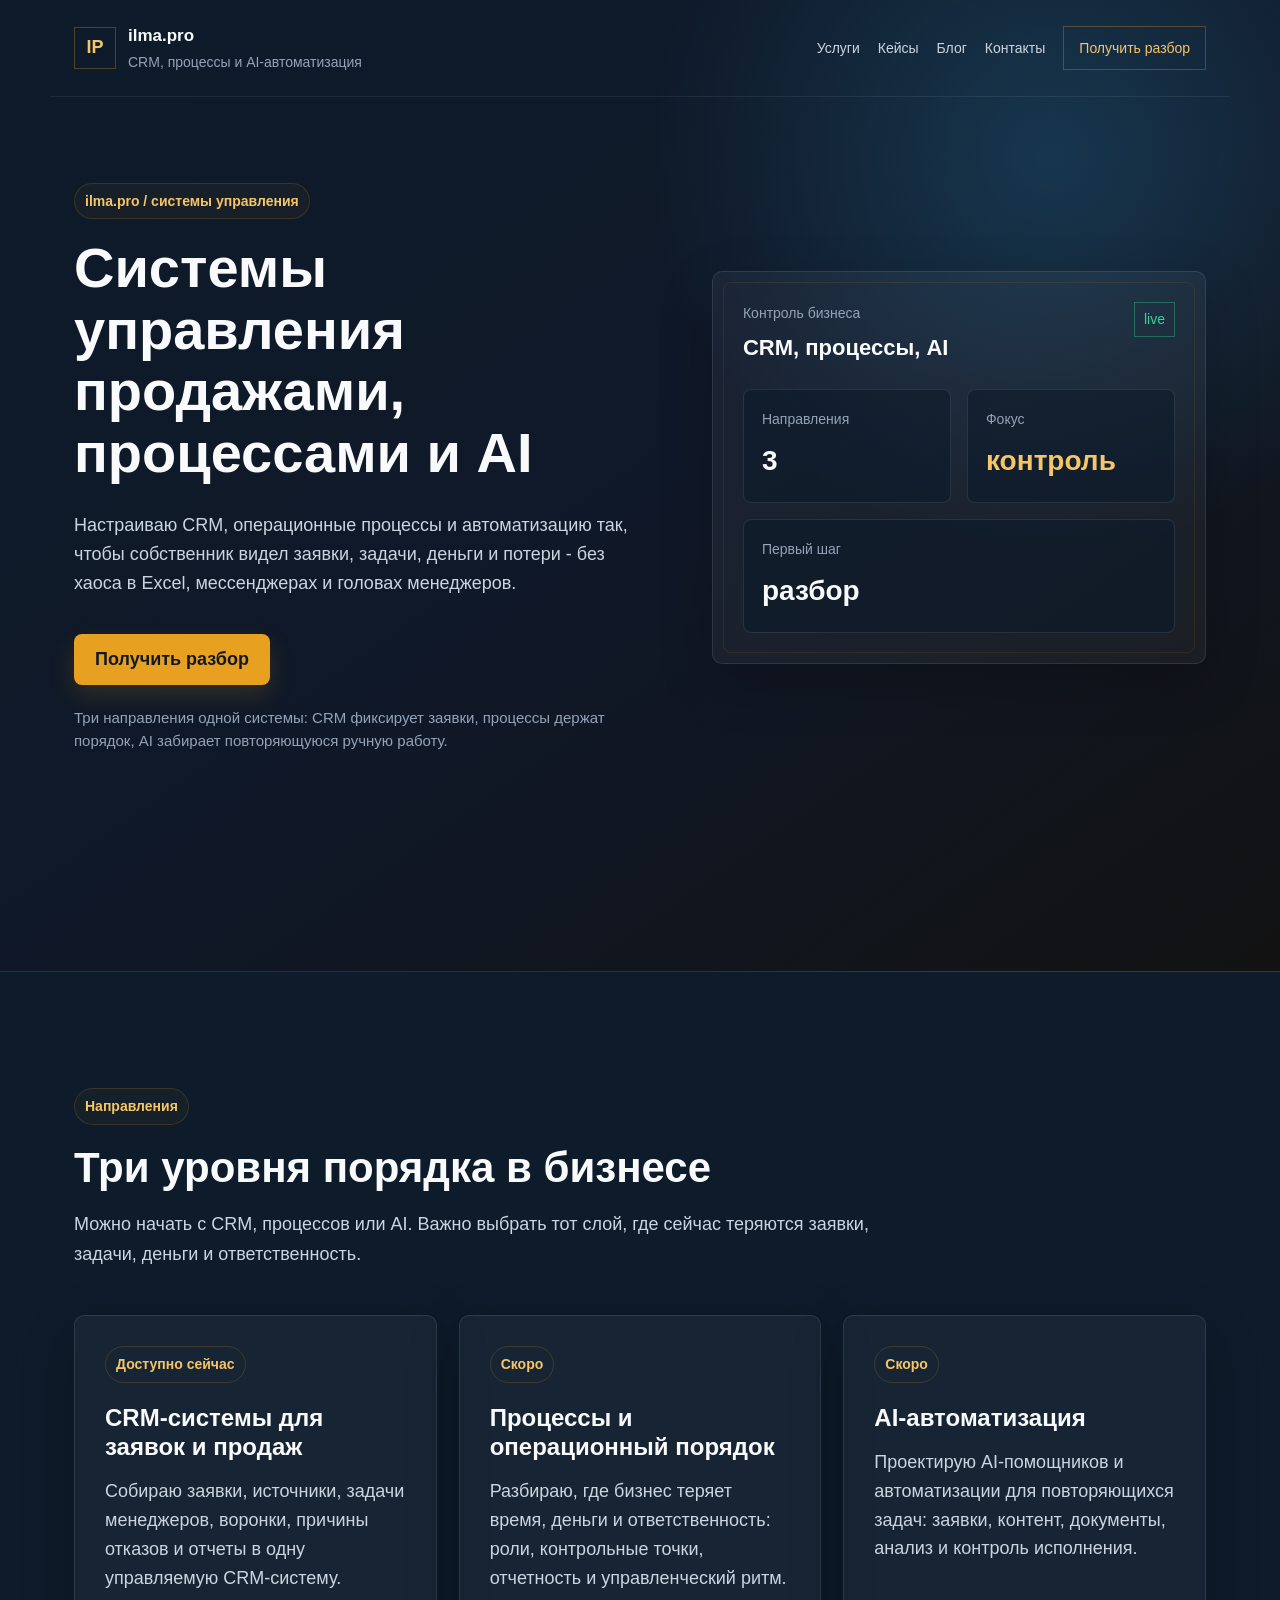
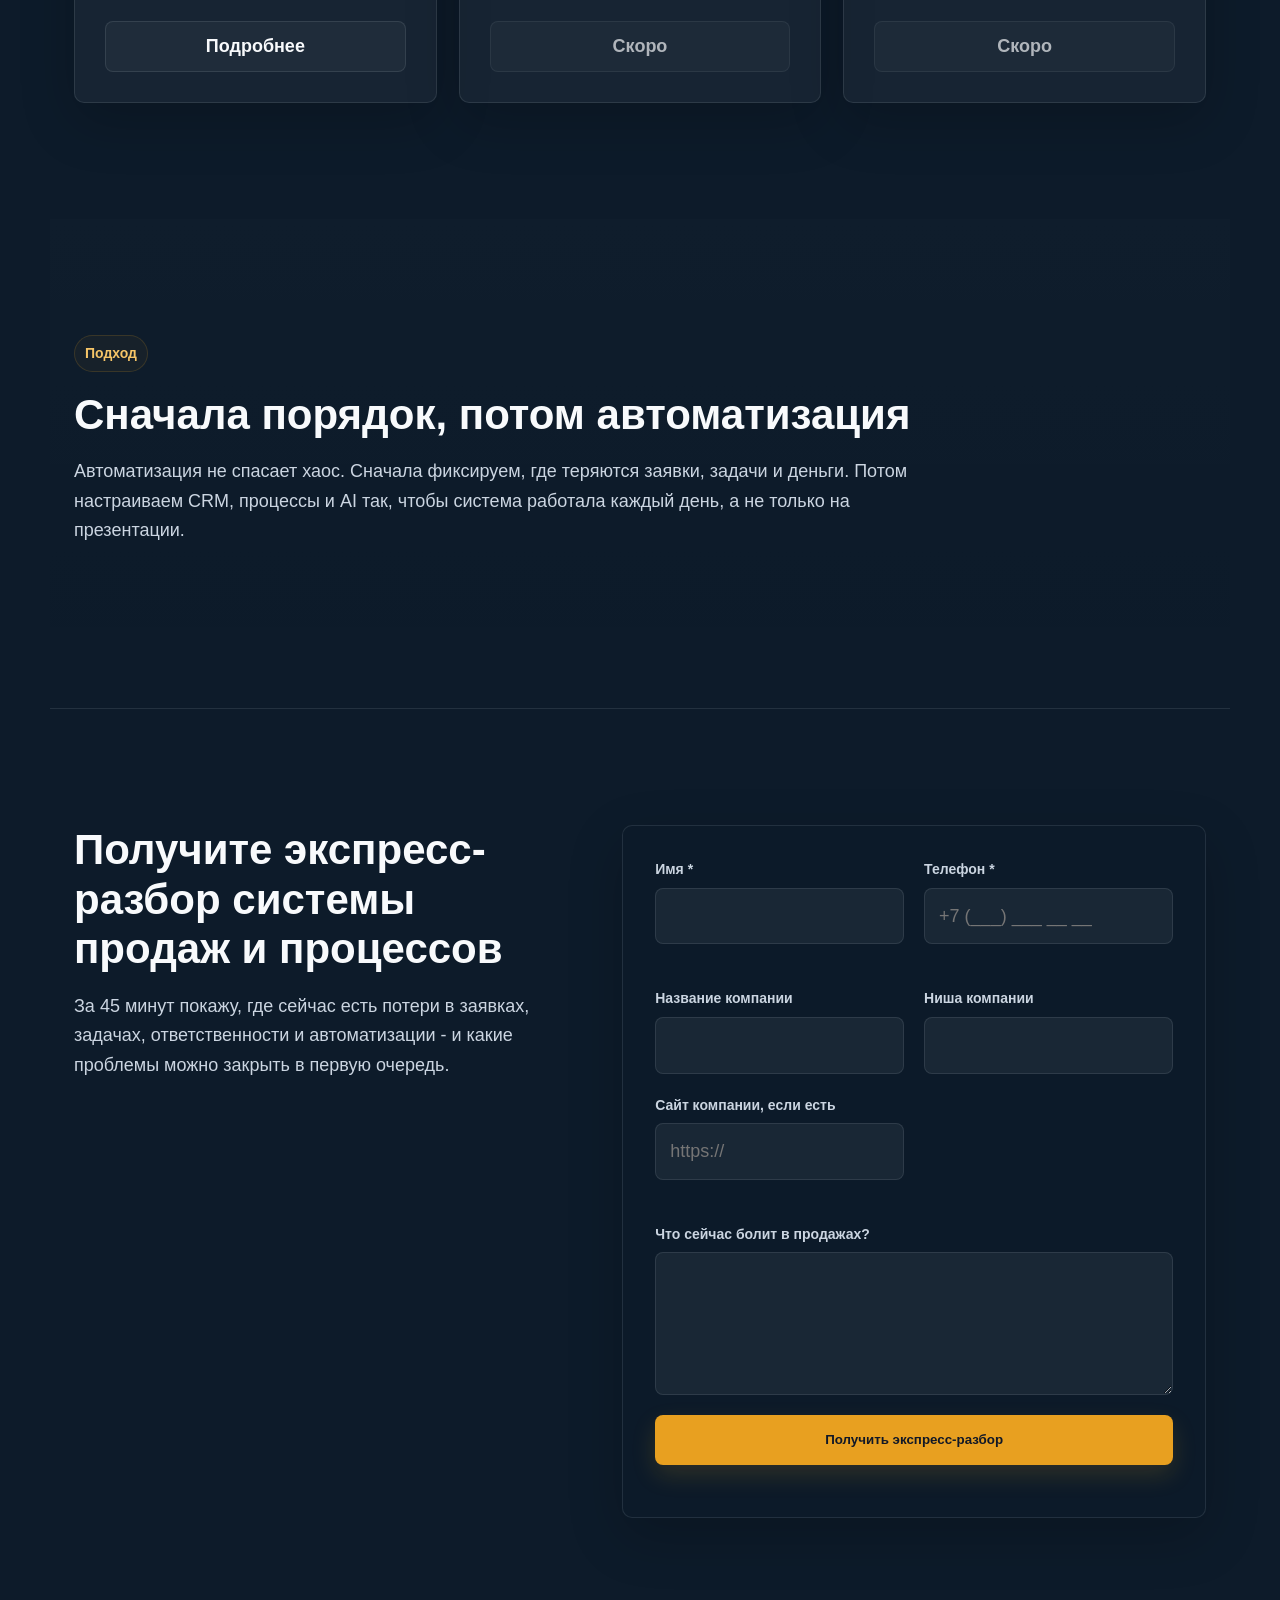
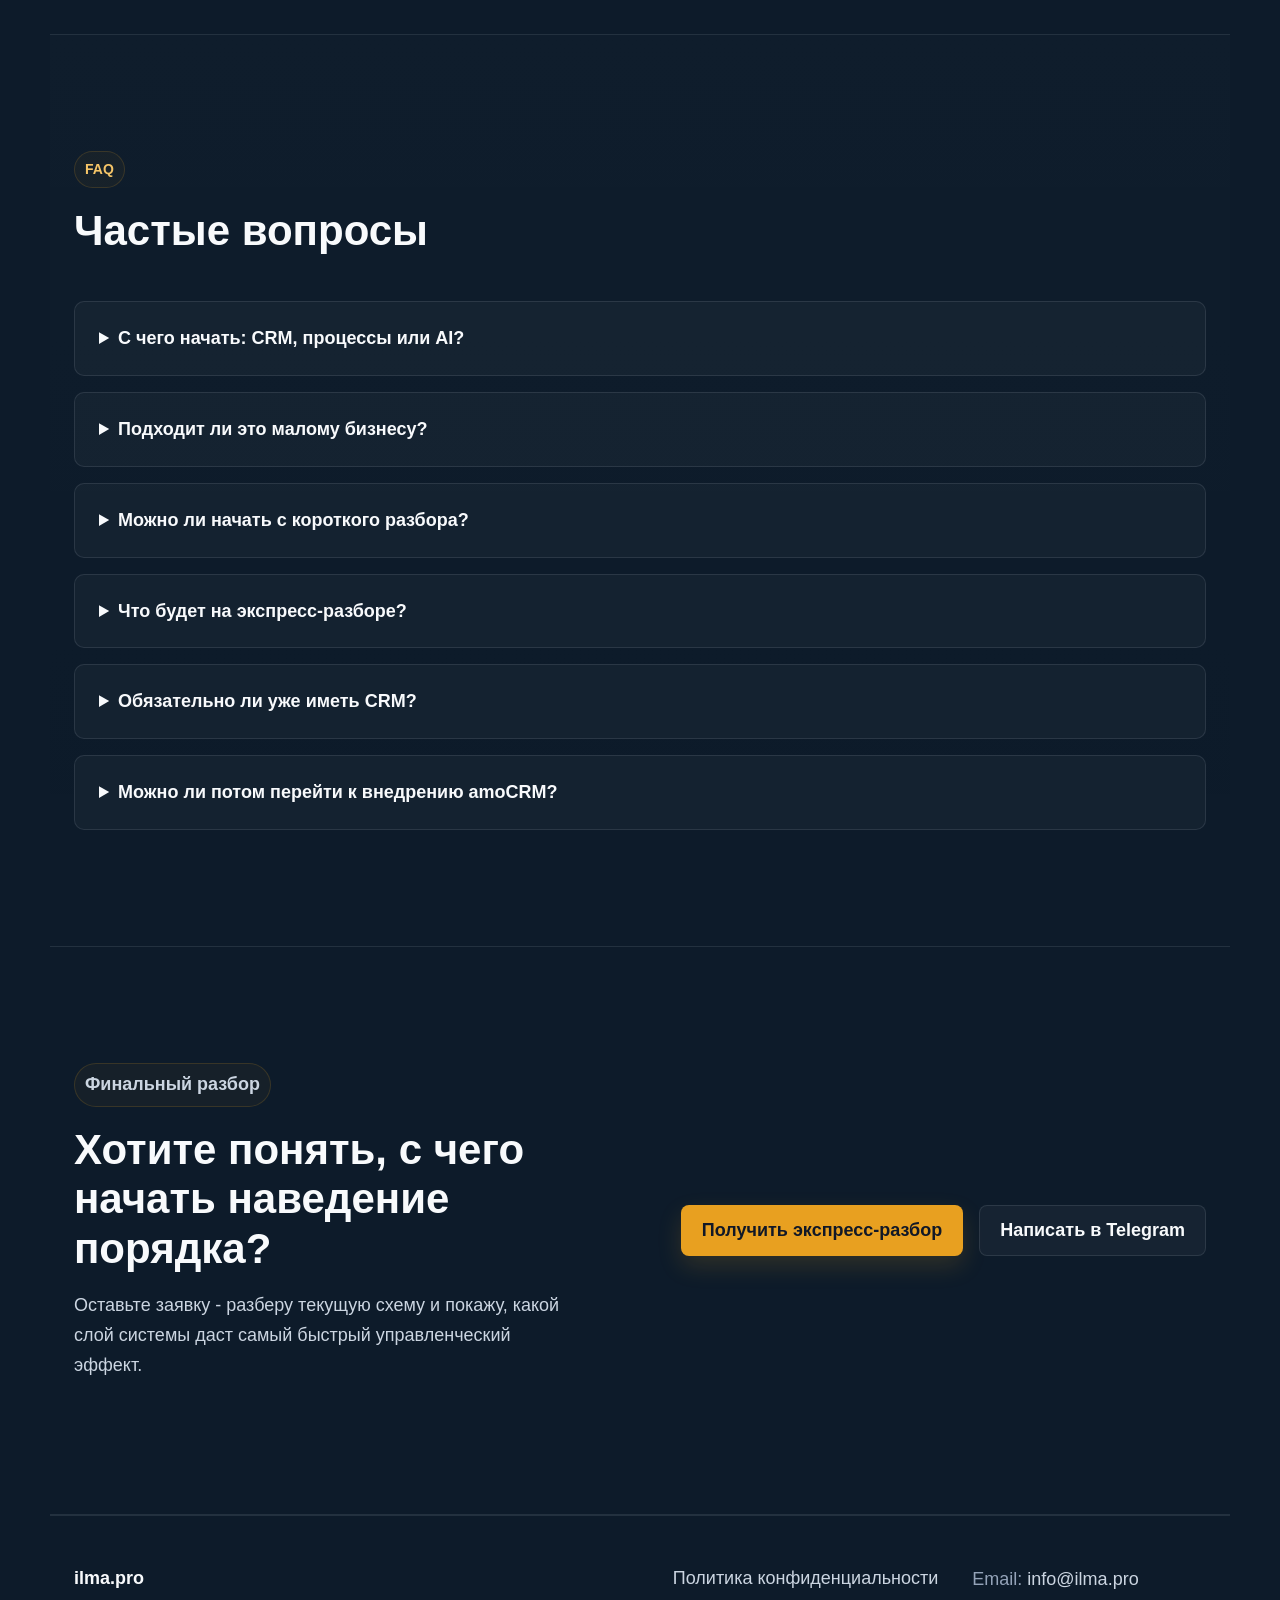
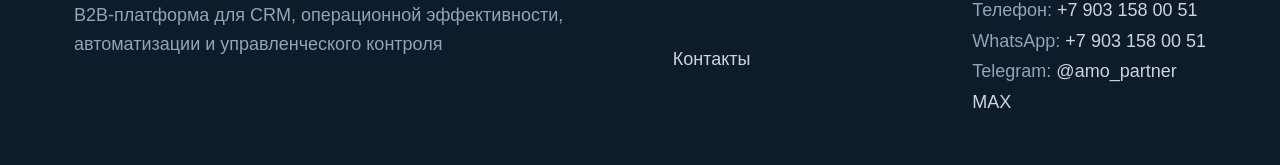
==== commit 9e1074db: "Refine homepage and amoCRM service offers" ====
--- a/index.html
+++ b/index.html
@@ -4,19 +4,19 @@
   <meta charset="utf-8">
   <meta name="viewport" content="width=device-width, initial-scale=1">
   <title>ilma.pro - CRM, процессы и AI-автоматизация для управляемых продаж</title>
-  <meta name="description" content="Настройка CRM, операционных процессов и AI-автоматизации: заявки, задачи, деньги, потери и контроль собственника без хаоса в Excel и мессенджерах.">
+  <meta name="description" content="Настройка CRM-систем, операционных процессов и AI-автоматизации: заявки, задачи, деньги, потери и контроль собственника без хаоса в Excel и мессенджерах.">
   <meta name="robots" content="index, follow">
   <link rel="canonical" href="https://ilma.pro/">
 
   <meta property="og:title" content="ilma.pro - CRM, процессы и AI-автоматизация для управляемых продаж">
-  <meta property="og:description" content="CRM, операционные процессы и AI-автоматизация для бизнеса, которому нужен порядок в заявках, задачах, деньгах и ответственности.">
+  <meta property="og:description" content="CRM-системы, операционные процессы и AI-автоматизация для бизнеса, которому нужен порядок в заявках, задачах, деньгах и ответственности.">
   <meta property="og:type" content="website">
   <meta property="og:url" content="https://ilma.pro/">
   <meta property="og:site_name" content="ilma.pro">
 
   <meta name="twitter:card" content="summary">
   <meta name="twitter:title" content="ilma.pro - CRM, процессы и AI-автоматизация для управляемых продаж">
-  <meta name="twitter:description" content="CRM, операционные процессы и AI-автоматизация для бизнеса, которому нужен порядок в заявках, задачах, деньгах и ответственности.">
+  <meta name="twitter:description" content="CRM-системы, операционные процессы и AI-автоматизация для бизнеса, которому нужен порядок в заявках, задачах, деньгах и ответственности.">
 
   <link rel="stylesheet" href="css/style.css">
   <script src="js/script.js" defer></script>
@@ -26,9 +26,9 @@
   "@context": "https://schema.org",
   "@type": "ProfessionalService",
   "name": "ilma.pro",
-  "description": "Настройка CRM, операционных процессов и AI-автоматизации: заявки, задачи, деньги, потери и контроль собственника без хаоса в Excel и мессенджерах.",
+  "description": "Настройка CRM-систем, операционных процессов и AI-автоматизации: заявки, задачи, деньги, потери и контроль собственника без хаоса в Excel и мессенджерах.",
   "areaServed": "Russia",
-  "serviceType": "CRM, процессы и AI-автоматизация",
+  "serviceType": "CRM-системы, процессы и AI-автоматизация",
   "url": "https://ilma.pro/",
   "email": "info@ilma.pro",
   "telephone": "+7 903 158 00 51",
@@ -46,18 +46,50 @@
   "mainEntity": [
     {
       "@type": "Question",
-      "name": "С чего лучше начать: CRM, процессы или AI?",
-      "acceptedAnswer": {
-        "@type": "Answer",
-        "text": "Сначала нужно найти главный источник потерь. Если теряются заявки - начинаем с CRM. Если непонятна ответственность - с процессов. Если порядок уже есть и много повторяющейся ручной работы - с AI-автоматизации."
-      }
-    },
-    {
-      "@type": "Question",
-      "name": "Можно ли оставить заявку только на amoCRM?",
-      "acceptedAnswer": {
-        "@type": "Answer",
-        "text": "Да. Сейчас направление внедрения amoCRM доступно как отдельная услуга на странице /services/amocrm/."
+      "name": "С чего начать: CRM, процессы или AI?",
+      "acceptedAnswer": {
+        "@type": "Answer",
+        "text": "Сначала нужно найти главный источник потерь. Если теряются заявки - начинаем с CRM. Если непонятна ответственность - с процессов. Если много ручной рутины - с AI."
+      }
+    },
+    {
+      "@type": "Question",
+      "name": "Подходит ли это малому бизнесу?",
+      "acceptedAnswer": {
+        "@type": "Answer",
+        "text": "Да. Обычно именно малому бизнесу быстрее всего помогает порядок в заявках, задачах и ответственности."
+      }
+    },
+    {
+      "@type": "Question",
+      "name": "Можно ли начать с короткого разбора?",
+      "acceptedAnswer": {
+        "@type": "Answer",
+        "text": "Да. Экспресс-разбор нужен, чтобы быстро понять, где потери и какой первый шаг даст больше эффекта."
+      }
+    },
+    {
+      "@type": "Question",
+      "name": "Что будет на экспресс-разборе?",
+      "acceptedAnswer": {
+        "@type": "Answer",
+        "text": "Посмотрим источники заявок, текущий процесс продаж, контроль задач, роли и ручные операции. В конце получите понятный следующий шаг."
+      }
+    },
+    {
+      "@type": "Question",
+      "name": "Обязательно ли уже иметь CRM?",
+      "acceptedAnswer": {
+        "@type": "Answer",
+        "text": "Нет. Можно прийти с Excel, мессенджерами или текущей CRM. Важно увидеть реальную схему работы."
+      }
+    },
+    {
+      "@type": "Question",
+      "name": "Можно ли потом перейти к внедрению amoCRM?",
+      "acceptedAnswer": {
+        "@type": "Answer",
+        "text": "Да. Если после разбора станет понятно, что нужна CRM для продаж, можно перейти к отдельному внедрению amoCRM."
       }
     }
   ]
@@ -123,8 +155,8 @@
         <h1>Системы управления продажами, процессами и AI</h1>
         <p class="hero-lead">Настраиваю CRM, операционные процессы и автоматизацию так, чтобы собственник видел заявки, задачи, деньги и потери - без хаоса в Excel, мессенджерах и головах менеджеров.</p>
         <div class="hero-actions">
-          <a class="button button-primary" href="/services/amocrm/">Внедрение amoCRM</a>
-          <a class="button button-ghost" href="#lead">Получить разбор</a>
+          <a class="button button-primary" href="#lead">Получить разбор</a>
+          
         </div>
         <p class="hero-note">Три направления одной системы: CRM фиксирует заявки, процессы держат порядок, AI забирает повторяющуюся ручную работу.</p>
       </div>
@@ -132,8 +164,8 @@
       <div class="dashboard-card" aria-label="Mockup CRM-дашборда" data-animate="reveal">
         <div class="dashboard-top">
           <div>
-            <p class="dashboard-label">Контроль сегодня</p>
-            <strong>amoCRM порядок</strong>
+            <p class="dashboard-label">Контроль бизнеса</p>
+            <strong>CRM, процессы, AI</strong>
           </div>
           <span>live</span>
         </div>
@@ -165,8 +197,8 @@
         <article class="direction-card" data-animate="reveal">
           <div>
             <span class="direction-status">Доступно сейчас</span>
-            <h3>Внедрение amoCRM</h3>
-            <p>Собираю заявки, источники, задачи менеджеров, воронки, причины отказов и отчеты в одну управляемую систему.</p>
+            <h3>CRM-системы для заявок и продаж</h3>
+            <p>Собираю заявки, источники, задачи менеджеров, воронки, причины отказов и отчеты в одну управляемую CRM-систему.</p>
           </div>
           <a class="button button-ghost" href="/services/amocrm/">Подробнее</a>
         </article>
@@ -201,9 +233,9 @@
 
     <section class="section lead-section" id="lead">
       <div class="lead-copy">
-        <p class="eyebrow">Лид-магнит</p>
-        <h2>Хотите понять, где сейчас теряются заявки и деньги?</h2>
-        <p>Оставьте контакт - покажу, с какого уровня порядка лучше начать: CRM, процессы или AI-автоматизация.</p>
+        
+        <h2>Получите экспресс-разбор системы продаж и процессов</h2>
+        <p>За 45 минут покажу, где сейчас есть потери в заявках, задачах, ответственности и автоматизации - и какие проблемы можно закрыть в первую очередь.</p>
       </div>
       <form class="lead-form" id="lead-form" novalidate>
         <div class="form-row">
@@ -241,8 +273,8 @@
         <input type="hidden" name="referrer">
         <input type="hidden" name="landing_page">
         <input type="hidden" name="timestamp">
-        <input type="hidden" name="offer" value="no_crm_loss_map">
-        <button class="button button-primary full" type="submit">Получить карту потерь и разбор</button>
+        <input type="hidden" name="offer" value="express_audit">
+        <button class="button button-primary full" type="submit">Получить экспресс-разбор</button>
         <p class="form-status" id="form-status" role="status" aria-live="polite"></p>
       </form>
     </section>
@@ -253,8 +285,12 @@
         <h2>Частые вопросы</h2>
       </div>
       <div class="faq-list">
-        <details><summary>С чего лучше начать: CRM, процессы или AI?</summary><p>Сначала нужно найти главный источник потерь. Если теряются заявки - начинаем с CRM. Если непонятна ответственность - с процессов. Если порядок уже есть и много повторяющейся ручной работы - с AI-автоматизации.</p></details>
-<details><summary>Можно ли оставить заявку только на amoCRM?</summary><p>Да. Сейчас направление внедрения amoCRM доступно как отдельная услуга на странице /services/amocrm/.</p></details>
+        <details><summary>С чего начать: CRM, процессы или AI?</summary><p>Сначала нужно найти главный источник потерь. Если теряются заявки - начинаем с CRM. Если непонятна ответственность - с процессов. Если много ручной рутины - с AI.</p></details>
+<details><summary>Подходит ли это малому бизнесу?</summary><p>Да. Обычно именно малому бизнесу быстрее всего помогает порядок в заявках, задачах и ответственности.</p></details>
+<details><summary>Можно ли начать с короткого разбора?</summary><p>Да. Экспресс-разбор нужен, чтобы быстро понять, где потери и какой первый шаг даст больше эффекта.</p></details>
+<details><summary>Что будет на экспресс-разборе?</summary><p>Посмотрим источники заявок, текущий процесс продаж, контроль задач, роли и ручные операции. В конце получите понятный следующий шаг.</p></details>
+<details><summary>Обязательно ли уже иметь CRM?</summary><p>Нет. Можно прийти с Excel, мессенджерами или текущей CRM. Важно увидеть реальную схему работы.</p></details>
+<details><summary>Можно ли потом перейти к внедрению amoCRM?</summary><p>Да. Если после разбора станет понятно, что нужна CRM для продаж, можно перейти к отдельному внедрению amoCRM.</p></details>
       </div>
     </section>
 
@@ -286,7 +322,7 @@
       Телефон: <a href="tel:+79031580051" data-goal="click_phone">+7 903 158 00 51</a><br>
       WhatsApp: <a href="https://wa.me/79031580051" data-goal="click_whatsapp">+7 903 158 00 51</a><br>
       Telegram: <a href="https://t.me/amo_partner" data-goal="click_telegram">@amo_partner</a><br>
-      ВК: <a href="https://vk.ru/it_simple_123" data-goal="click_vk">Граф Порядков</a><br>
+
       <a href="https://max.ru/u/f9LHodD0cOIG8smtAmnUhJjLb4iNOmc1T8EXcWCCZ4kDRq5IBw81AKWZTOw" data-goal="click_max">MAX</a>
     </address>
   </footer>
